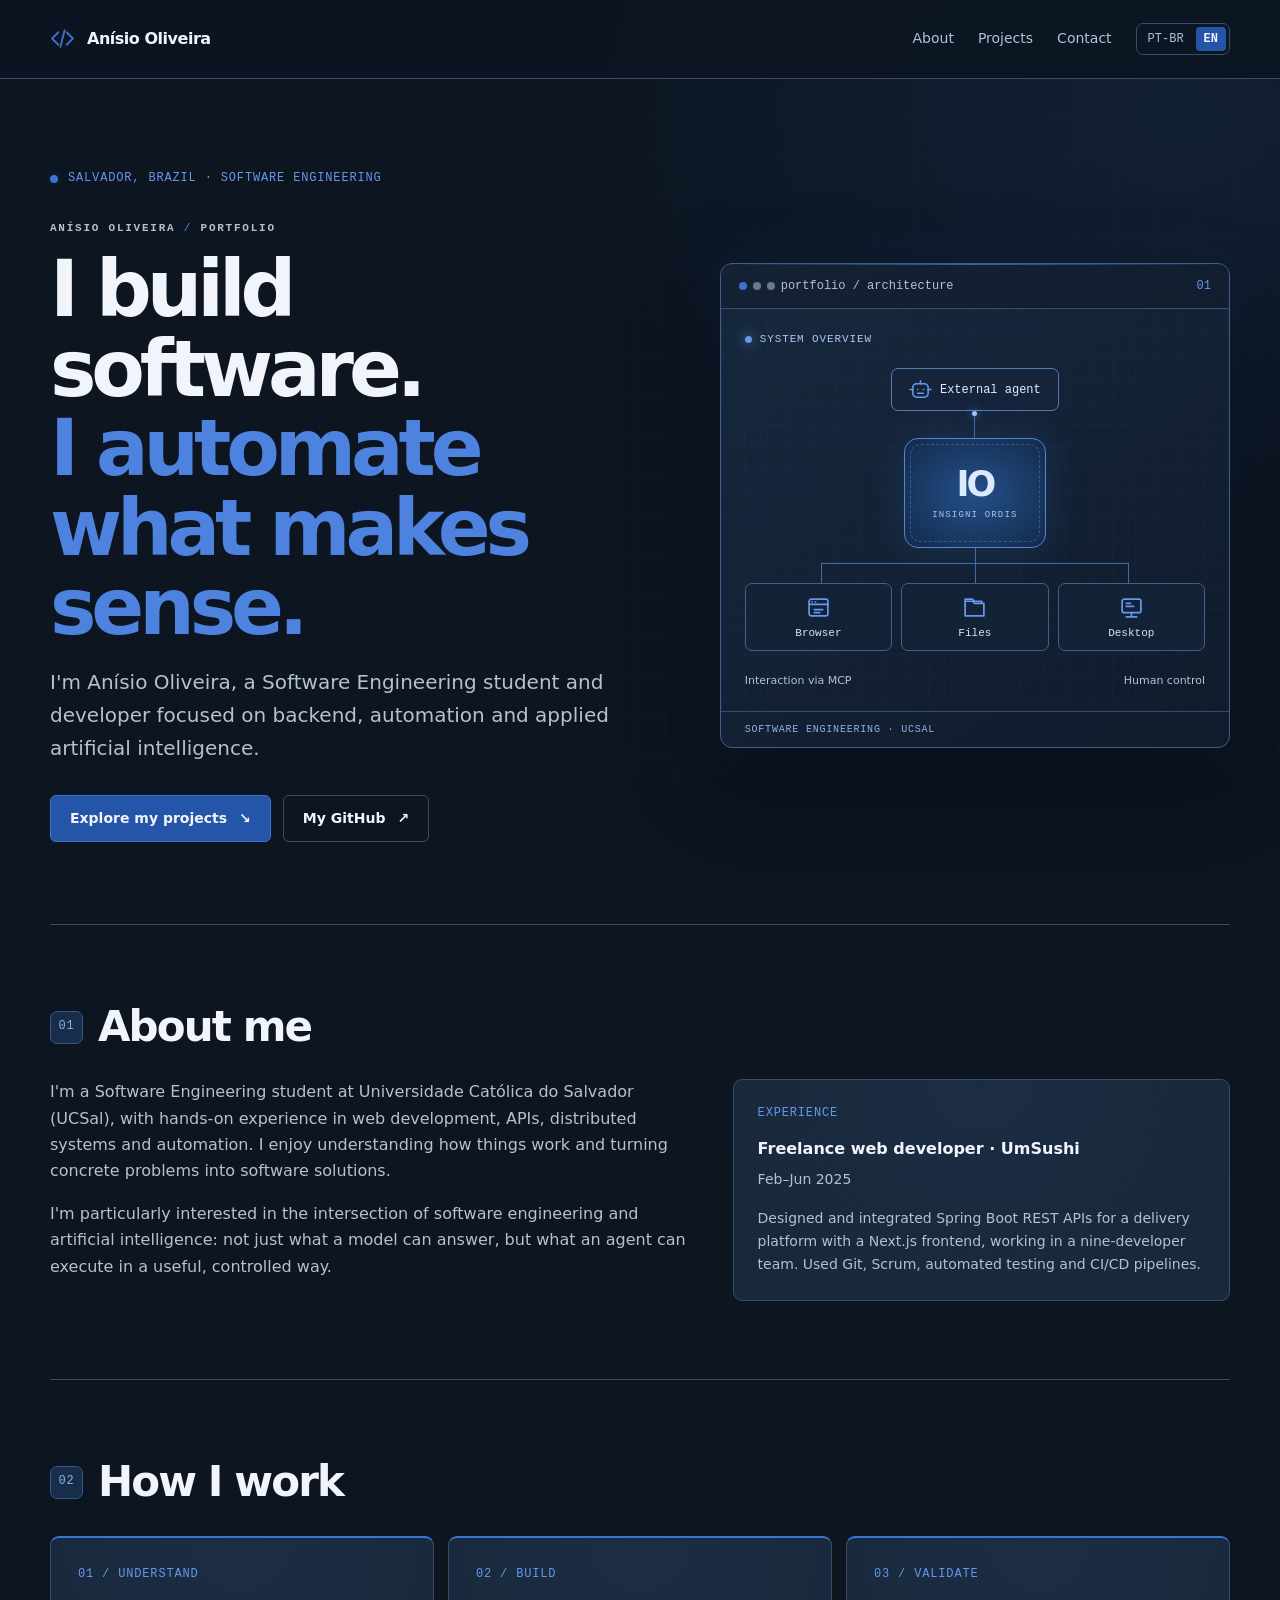
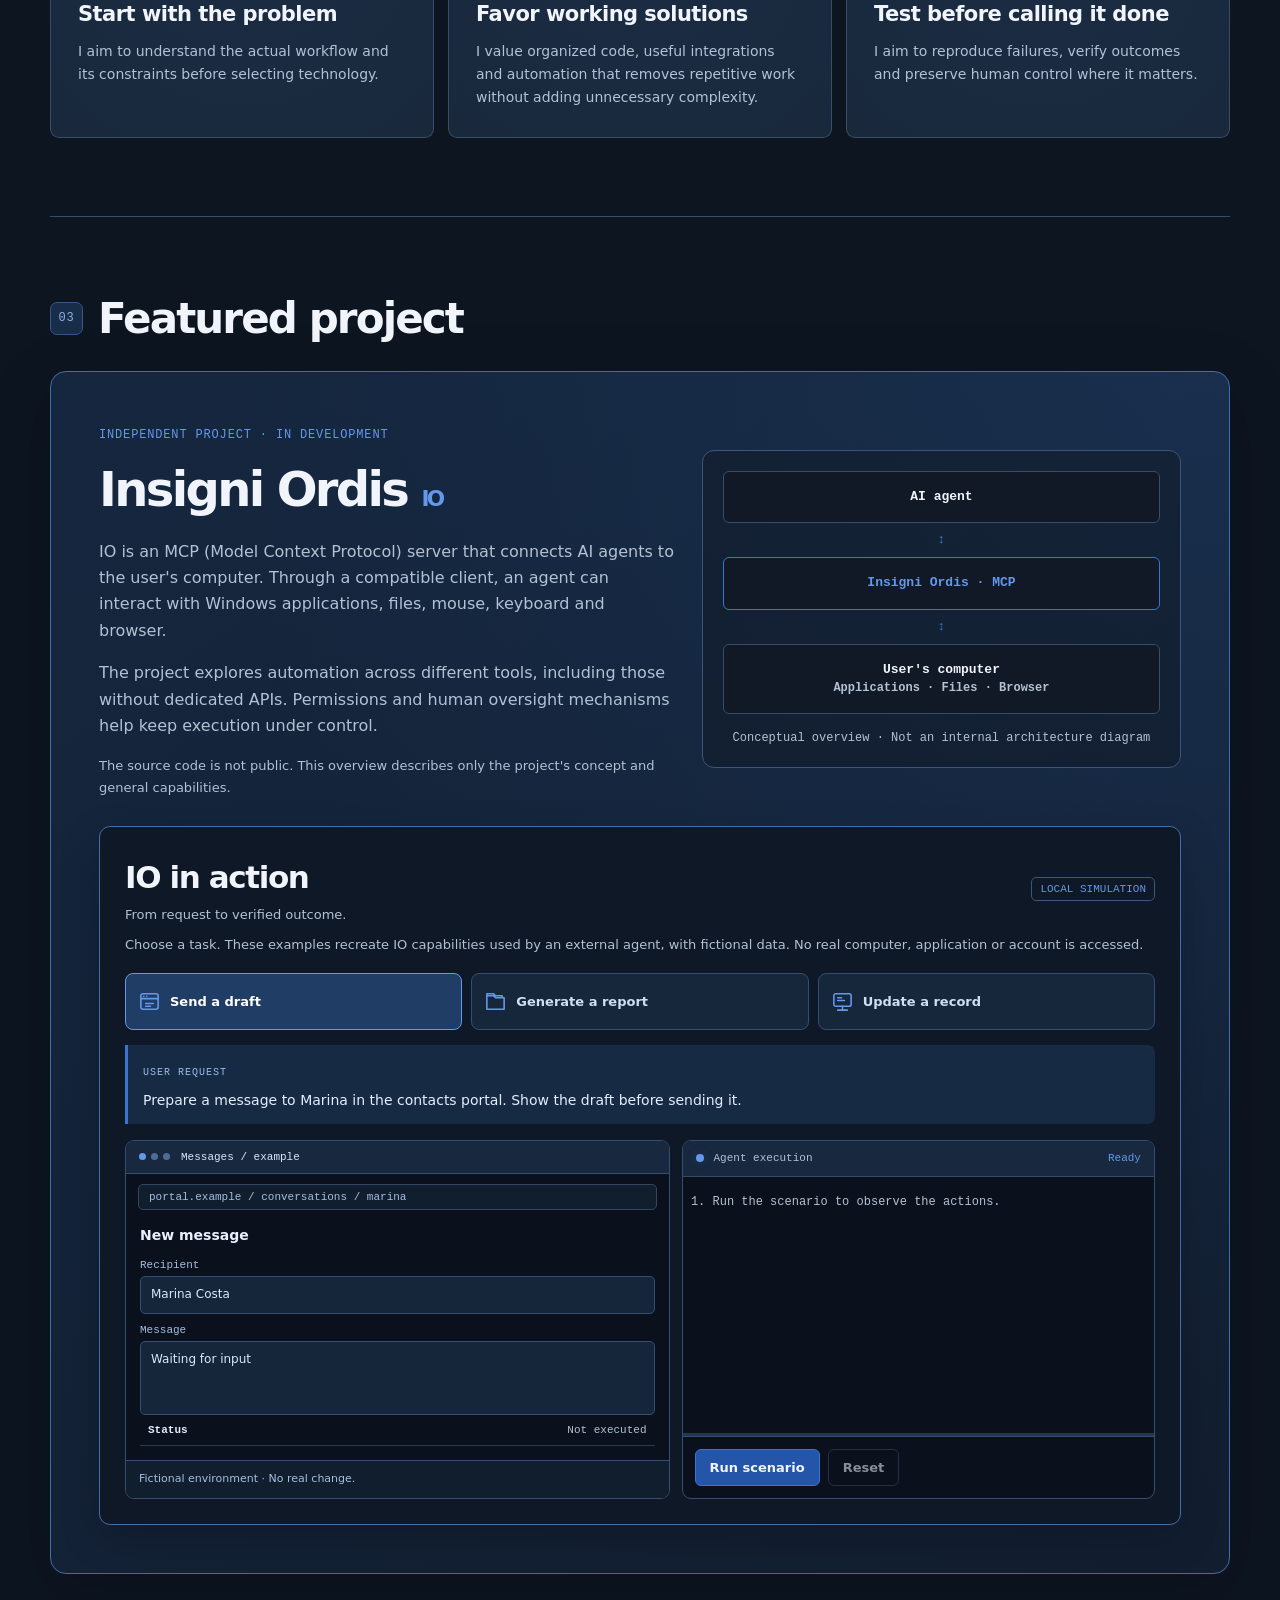
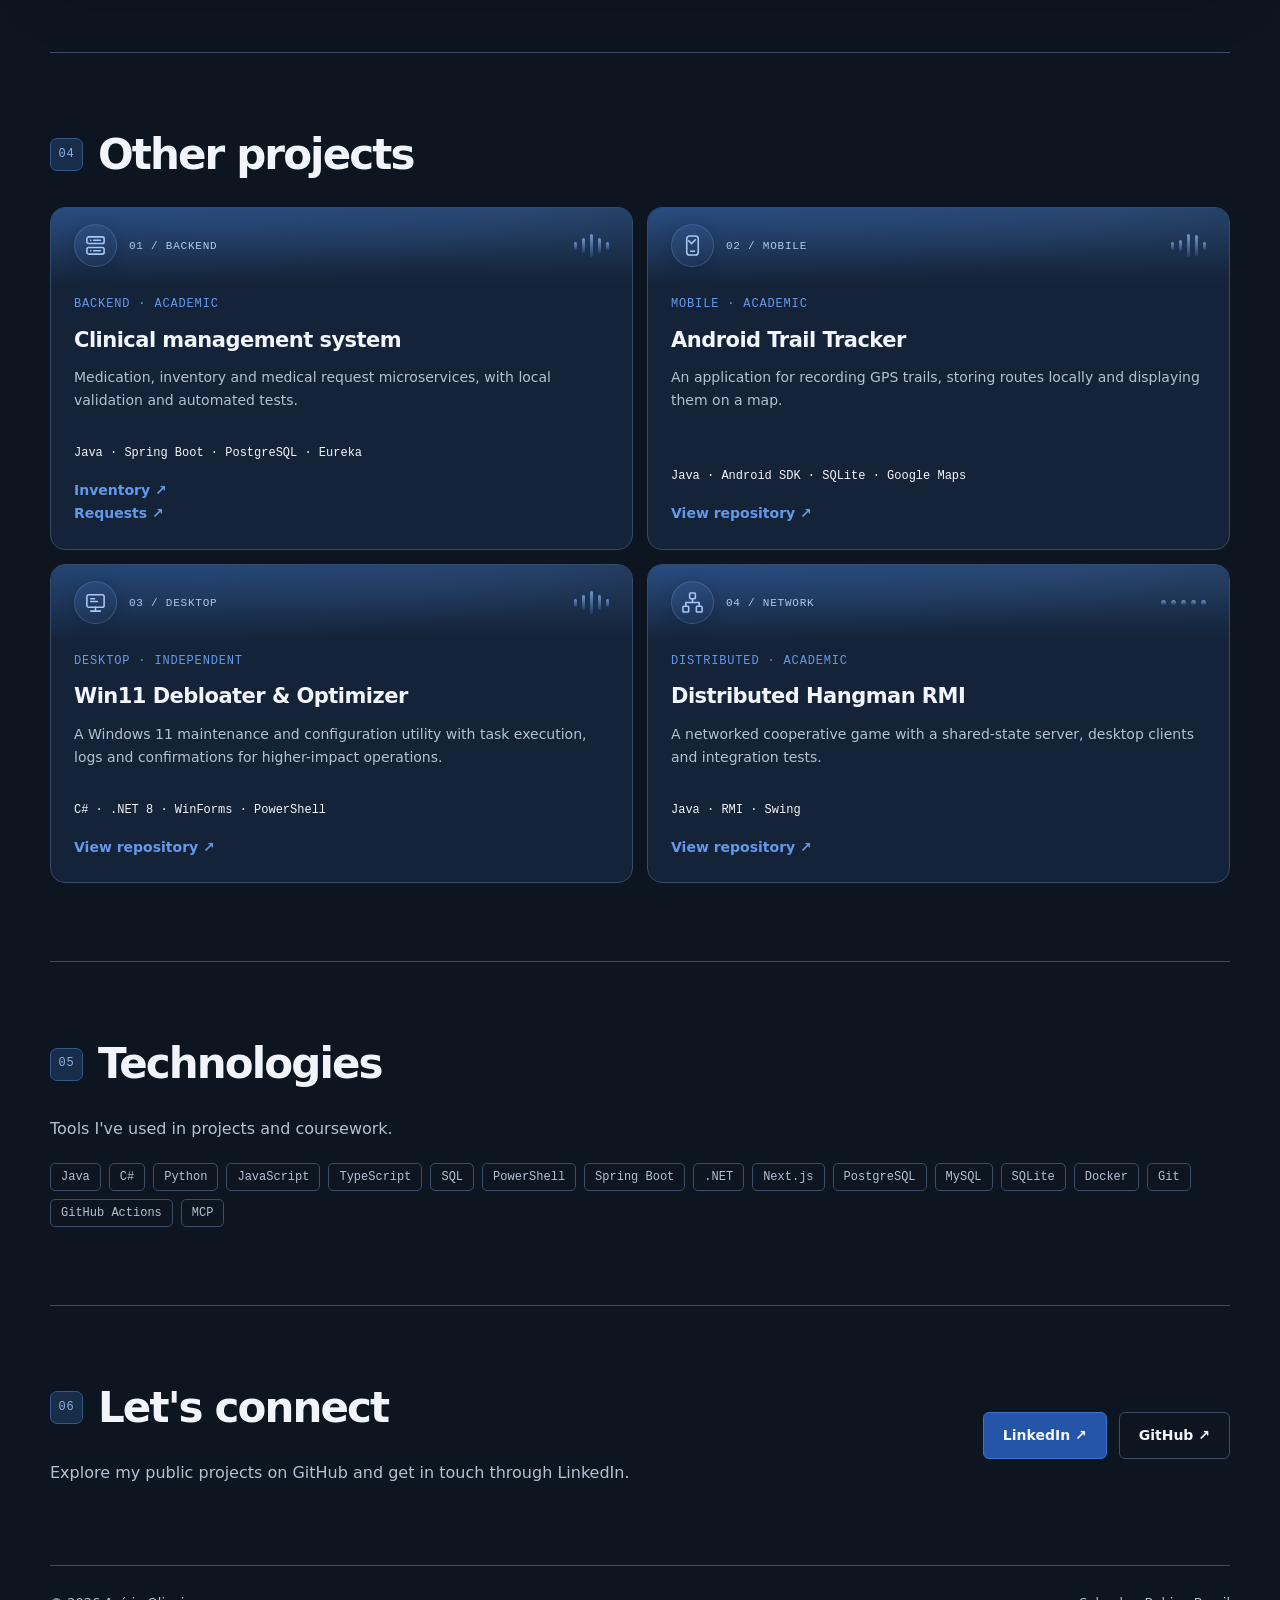
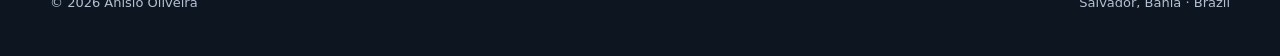
==== en/index.html @ 7263b713 "Refine project headers with softer full-width gradients" ====
<!doctype html>
<html lang="en">
<head>
<meta charset="utf-8">
<meta name="viewport" content="width=device-width, initial-scale=1">
<meta name="description" content="Anísio Oliveira's portfolio. Backend, automation, applied AI and software engineering projects.">
<meta name="theme-color" content="#101925">
<meta property="og:title" content="Anísio Oliveira | Software Engineering">
<meta property="og:description" content="Anísio Oliveira's portfolio. Backend, automation, applied AI and software engineering projects.">
<meta property="og:type" content="website">
<title>Anísio Oliveira | Software Engineering</title>
<link rel="canonical" href="https://lugarty.github.io/en/">
<link rel="alternate" hreflang="pt-BR" href="https://lugarty.github.io/">
<link rel="alternate" hreflang="en" href="https://lugarty.github.io/en/">
<link rel="alternate" hreflang="x-default" href="https://lugarty.github.io/">
<link rel="icon" type="image/svg+xml" href="../assets/icon.svg?v=5">
<link rel="stylesheet" href="../assets/style.css?v=8">
<script defer src="../assets/site.js?v=7"></script>
</head>
<body>
<a class="skip" href="#main">Skip to content</a>
<header class="site-header"><div class="wrap header-row">
<a class="brand" href="../"><svg class="brand-icon" width="25" height="25" viewBox="0 0 24 24" fill="none" stroke="currentColor" stroke-width="1.75" stroke-linecap="round" stroke-linejoin="round" aria-hidden="true" focusable="false"><path d="m8 6-6 6 6 6m8-12 6 6-6 6M14 4l-4 16"/></svg>Anísio Oliveira</a>
<nav class="nav" aria-label="Main navigation">
<a href="#about">About</a><a href="#projects">Projects</a><a href="#contact">Contact</a>
<div class="languages" aria-label="Language"><a href="../" lang="pt-BR" >PT-BR</a><a href="../en/" lang="en" aria-current="page">EN</a></div>
</nav><div class="scroll-progress" aria-hidden="true"></div></div></header>
<main id="main" class="wrap">
<section class="hero" aria-labelledby="hero-title"><div><div class="eyebrow">Salvador, Brazil · Software Engineering</div><div class="hero-name">ANÍSIO OLIVEIRA <span> / </span> PORTFOLIO</div><h1 id="hero-title">I build software.<br><span>I automate what makes sense.</span></h1><p class="lead">I'm Anísio Oliveira, a Software Engineering student and developer focused on backend, automation and applied artificial intelligence.</p><div class="actions"><a class="button primary" href="#projects">Explore my projects <span aria-hidden="true">↘</span></a><a class="button" href="https://github.com/Lugarty">My GitHub <span aria-hidden="true">↗</span></a></div></div>
<aside class="hero-panel hero-system" aria-label="System overview"><div class="panel-top"><span class="dot"></span><span class="dot"></span><span class="dot"></span><span>portfolio / architecture</span><span class="system-id">01</span></div><div class="system-content"><div class="system-kicker"><i></i>System overview</div><div class="system-network"><div class="system-agent"><svg aria-hidden="true" viewBox="0 0 24 24" fill="none" stroke="currentColor" stroke-width="1.65" stroke-linecap="round" stroke-linejoin="round"><rect x="4" y="6" width="16" height="14" rx="4"/><path d="M12 6V3M1 12h3m16 0h3M9 12h.1m5.9 0h.1M9 16h6"/></svg><span>External agent</span></div><div class="system-line"><i></i></div><div class="system-core"><span>IO</span><small>INSIGNI ORDIS</small></div><div class="system-branches"><i></i><i></i><i></i></div><div class="system-endpoints"><div><svg aria-hidden="true" viewBox="0 0 24 24" fill="none" stroke="currentColor" stroke-width="1.65" stroke-linecap="round" stroke-linejoin="round"><rect x="3" y="4" width="18" height="16" rx="2"/><path d="M3 9h18M6 6.5h.1m3 0h.1M8 14h8m-8 3h5"/></svg><span>Browser</span></div><div><svg aria-hidden="true" viewBox="0 0 24 24" fill="none" stroke="currentColor" stroke-width="1.65" stroke-linecap="round" stroke-linejoin="round"><path d="M3 6h7l2 2h9v12H3zM3 6V4h7l2 2h7v2"/></svg><span>Files</span></div><div><svg aria-hidden="true" viewBox="0 0 24 24" fill="none" stroke="currentColor" stroke-width="1.65" stroke-linecap="round" stroke-linejoin="round"><rect x="3" y="4" width="18" height="13" rx="2"/><path d="M12 17v4m-5 0h10M7 8h4m-4 3h7"/></svg><span>Desktop</span></div></div></div><div class="system-bottom"><span>Interaction via MCP</span><span>Human control</span></div></div><div class="system-footer">SOFTWARE ENGINEERING · UCSAL</div></aside></section>
<section class="section" id="about"><div class="section-head"><span class="index">01</span><h2>About me</h2></div><div class="about-grid"><div><p>I'm a Software Engineering student at Universidade Católica do Salvador (UCSal), with hands-on experience in web development, APIs, distributed systems and automation. I enjoy understanding how things work and turning concrete problems into software solutions.</p><p>I'm particularly interested in the intersection of software engineering and artificial intelligence: not just what a model can answer, but what an agent can execute in a useful, controlled way.</p></div><div class="info-card"><span class="tag">Experience</span><strong>Freelance web developer · UmSushi</strong><p>Feb–Jun 2025</p><p>Designed and integrated Spring Boot REST APIs for a delivery platform with a Next.js frontend, working in a nine-developer team. Used Git, Scrum, automated testing and CI/CD pipelines.</p></div></div></section>
<section class="section"><div class="section-head"><span class="index">02</span><h2>How I work</h2></div><div class="principles"><article class="principle"><span class="tag">01 / Understand</span><h3>Start with the problem</h3><p>I aim to understand the actual workflow and its constraints before selecting technology.</p></article><article class="principle"><span class="tag">02 / Build</span><h3>Favor working solutions</h3><p>I value organized code, useful integrations and automation that removes repetitive work without adding unnecessary complexity.</p></article><article class="principle"><span class="tag">03 / Validate</span><h3>Test before calling it done</h3><p>I aim to reproduce failures, verify outcomes and preserve human control where it matters.</p></article></div></section>
<section class="section" id="projects"><div class="section-head"><span class="index">03</span><h2>Featured project</h2></div>
<div class="feature"><div><span class="tag">Independent project · In development</span><h3>Insigni Ordis <small style="font-size:.45em;color:var(--accent)">IO</small></h3><p>IO is an MCP (Model Context Protocol) server that connects AI agents to the user's computer. Through a compatible client, an agent can interact with Windows applications, files, mouse, keyboard and browser.</p><p>The project explores automation across different tools, including those without dedicated APIs. Permissions and human oversight mechanisms help keep execution under control.</p><p style="font-size:13px">The source code is not public. This overview describes only the project's concept and general capabilities.</p></div>
<div class="diagram" aria-label="Conceptual overview · Not an internal architecture diagram"><div class="node">AI agent</div><div class="arrow" aria-hidden="true">↕</div><div class="node active">Insigni Ordis · MCP</div><div class="arrow" aria-hidden="true">↕</div><div class="node">User's computer<br><span style="color:var(--muted);font-size:12px">Applications · Files · Browser</span></div><div class="diagram-caption">Conceptual overview · Not an internal architecture diagram</div></div><div class="demo mission-demo" hidden><div class="demo-heading"><div><h4>IO in action</h4><p>From request to verified outcome.</p></div><span class="demo-label">LOCAL SIMULATION</span></div><p class="demo-intro">Choose a task. These examples recreate IO capabilities used by an external agent, with fictional data. No real computer, application or account is accessed.</p><div class="scenario-tabs" role="group" aria-label="USER REQUEST"><button type="button" class="scenario-tab" data-scenario="browser" aria-pressed="true"><svg aria-hidden="true" viewBox="0 0 24 24" fill="none" stroke="currentColor" stroke-width="1.65" stroke-linecap="round" stroke-linejoin="round"><rect x="3" y="4" width="18" height="16" rx="2"/><path d="M3 9h18M6 6.5h.1m3 0h.1M8 14h8m-8 3h5"/></svg><span>Send a draft</span></button><button type="button" class="scenario-tab" data-scenario="files" aria-pressed="false"><svg aria-hidden="true" viewBox="0 0 24 24" fill="none" stroke="currentColor" stroke-width="1.65" stroke-linecap="round" stroke-linejoin="round"><path d="M3 6h7l2 2h9v12H3zM3 6V4h7l2 2h7v2"/></svg><span>Generate a report</span></button><button type="button" class="scenario-tab" data-scenario="desktop" aria-pressed="false"><svg aria-hidden="true" viewBox="0 0 24 24" fill="none" stroke="currentColor" stroke-width="1.65" stroke-linecap="round" stroke-linejoin="round"><rect x="3" y="4" width="18" height="13" rx="2"/><path d="M12 17v4m-5 0h10M7 8h4m-4 3h7"/></svg><span>Update a record</span></button></div><div class="mission-request"><span>USER REQUEST</span><p class="demo-scenario"></p></div><div class="mission-grid"><div class="mock-workspace"><div class="mock-top"><div class="window-dots" aria-hidden="true"><i></i><i></i><i></i></div><span class="mock-title">Simulated workspace</span></div><div class="mock-address"></div><div class="mock-body"></div><div class="mock-footer" aria-live="polite"></div></div><div class="mission-trace"><div class="demo-screen-top"><span class="demo-lamp" aria-hidden="true"></span><span>Agent execution</span><span class="demo-status" role="status">Ready</span></div><ol class="demo-log" aria-live="polite" aria-relevant="additions text"><li>Run the scenario to follow the actions.</li></ol><div class="demo-meter" role="progressbar" aria-label="Simulation progress" aria-valuemin="0" aria-valuemax="100" aria-valuenow="0"><span></span></div><div class="demo-actions"><button class="demo-button" type="button" data-action="run">Run scenario</button><button class="demo-button approval-button" type="button" data-action="approve" hidden>Approve and continue</button><button class="demo-button secondary" type="button" data-action="reset" disabled>Reset</button></div></div></div></div></div></section>
<section class="section"><div class="section-head"><span class="index">04</span><h2>Other projects</h2></div><div class="projects"><article class="project project-backend"><div class="project-visual" aria-hidden="true"><div class="project-emblem"><svg aria-hidden="true" viewBox="0 0 24 24" fill="none" stroke="currentColor" stroke-width="1.65" stroke-linecap="round" stroke-linejoin="round"><rect x="3" y="3" width="18" height="7" rx="2"/><rect x="3" y="14" width="18" height="7" rx="2"/><path d="M7 6.5h.1m3 0h7M7 17.5h.1m3 0h7"/></svg></div><span class="project-code">01 / BACKEND</span><div class="project-signal"><i></i><i></i><i></i><i></i><i></i></div></div><span class="tag">Backend · Academic</span><h3>Clinical management system</h3><p>Medication, inventory and medical request microservices, with local validation and automated tests.</p><div class="stack">Java · Spring Boot · PostgreSQL · Eureka</div><a href="https://github.com/Lugarty/medicamentos-service">Inventory ↗</a><a href="https://github.com/Lugarty/solicitacoes-service">Requests ↗</a></article><article class="project project-mobile"><div class="project-visual" aria-hidden="true"><div class="project-emblem"><svg aria-hidden="true" viewBox="0 0 24 24" fill="none" stroke="currentColor" stroke-width="1.65" stroke-linecap="round" stroke-linejoin="round"><rect x="6" y="2" width="12" height="20" rx="3"/><path d="M10 18h4M8 7l3 3 4-4"/></svg></div><span class="project-code">02 / MOBILE</span><div class="project-signal"><i></i><i></i><i></i><i></i><i></i></div></div><span class="tag">Mobile · Academic</span><h3>Android Trail Tracker</h3><p>An application for recording GPS trails, storing routes locally and displaying them on a map.</p><div class="stack">Java · Android SDK · SQLite · Google Maps</div><a href="https://github.com/Lugarty/android-trail-tracker">View repository ↗</a></article><article class="project project-desktop"><div class="project-visual" aria-hidden="true"><div class="project-emblem"><svg aria-hidden="true" viewBox="0 0 24 24" fill="none" stroke="currentColor" stroke-width="1.65" stroke-linecap="round" stroke-linejoin="round"><rect x="3" y="4" width="18" height="13" rx="2"/><path d="M12 17v4m-5 0h10M7 8h4m-4 3h7"/></svg></div><span class="project-code">03 / DESKTOP</span><div class="project-signal"><i></i><i></i><i></i><i></i><i></i></div></div><span class="tag">Desktop · Independent</span><h3>Win11 Debloater & Optimizer</h3><p>A Windows 11 maintenance and configuration utility with task execution, logs and confirmations for higher-impact operations.</p><div class="stack">C# · .NET 8 · WinForms · PowerShell</div><a href="https://github.com/Lugarty/Win11-Debloater-Optimizer">View repository ↗</a></article><article class="project project-network"><div class="project-visual" aria-hidden="true"><div class="project-emblem"><svg aria-hidden="true" viewBox="0 0 24 24" fill="none" stroke="currentColor" stroke-width="1.65" stroke-linecap="round" stroke-linejoin="round"><rect x="9" y="2" width="6" height="6" rx="1"/><rect x="2" y="16" width="6" height="6" rx="1"/><rect x="16" y="16" width="6" height="6" rx="1"/><path d="M12 8v4H5v4m7-4h7v4"/></svg></div><span class="project-code">04 / NETWORK</span><div class="project-signal"><i></i><i></i><i></i><i></i><i></i></div></div><span class="tag">Distributed · Academic</span><h3>Distributed Hangman RMI</h3><p>A networked cooperative game with a shared-state server, desktop clients and integration tests.</p><div class="stack">Java · RMI · Swing</div><a href="https://github.com/Lugarty/hangman-rmi-game">View repository ↗</a></article></div></section>
<section class="section"><div class="section-head"><span class="index">05</span><h2>Technologies</h2></div><p>Tools I've used in projects and coursework.</p><div class="skills"><span>Java</span><span>C#</span><span>Python</span><span>JavaScript</span><span>TypeScript</span><span>SQL</span><span>PowerShell</span><span>Spring Boot</span><span>.NET</span><span>Next.js</span><span>PostgreSQL</span><span>MySQL</span><span>SQLite</span><span>Docker</span><span>Git</span><span>GitHub Actions</span><span>MCP</span></div></section>
<section class="section contact" id="contact"><div><div class="section-head"><span class="index">06</span><h2>Let's connect</h2></div><p>Explore my public projects on GitHub and get in touch through LinkedIn.</p></div><div class="actions"><a class="button primary" href="https://www.linkedin.com/in/an%C3%ADsio-oliveira-albuquerque-filho-a01568292/">LinkedIn ↗</a><a class="button" href="https://github.com/Lugarty">GitHub ↗</a></div></section>
</main><footer class="wrap site-footer"><span>© 2026 Anísio Oliveira</span><span>Salvador, Bahia · Brazil</span></footer>
</body>
</html>
---- assets/style.css ----
:root{color-scheme:dark;--bg:#101925;--surface:#19283b;--surface2:#23364e;--text:#f1f5fb;--muted:#b3c1d3;--line:#384d67;--accent:#3975d0;--accent-text:#6498eb;--accent-fill:#2455a8;--accent-hover:#2d61bd;--mono:ui-monospace,SFMono-Regular,Consolas,monospace;--sans:Inter,system-ui,-apple-system,BlinkMacSystemFont,"Segoe UI",sans-serif}
*{box-sizing:border-box}html{scroll-behavior:smooth}body{margin:0;background:radial-gradient(ellipse 70% 42rem at 88% 4rem,#22395575,transparent),var(--bg);color:var(--text);font:16px/1.65 var(--sans)}a{color:inherit;text-decoration:none}a:focus-visible{outline:2px solid var(--accent);outline-offset:5px}a:hover{color:var(--accent-text)}.wrap{width:min(1100px,calc(100% - 48px));margin:auto}.skip{position:absolute;left:1rem;top:-5rem;z-index:10;background:var(--accent-fill);color:var(--text);padding:.5rem 1rem}.skip:focus{top:1rem}.site-header{border-bottom:1px solid var(--line)}.header-row{min-height:78px;display:flex;align-items:center;justify-content:space-between;gap:24px;flex-wrap:wrap}.brand{display:flex;align-items:center;gap:12px;font-weight:700;letter-spacing:-.03em}.brand-icon{display:block;flex:none;width:25px;height:25px;color:var(--accent)}.nav{display:flex;align-items:center;gap:24px;color:var(--muted);font-size:14px;flex-wrap:wrap}.languages{display:flex;gap:4px;border:1px solid var(--line);padding:3px;border-radius:7px;font:12px var(--mono)}.languages a{padding:5px 8px}.languages [aria-current=page]{background:var(--accent-fill);color:var(--text);border-radius:4px;font-weight:700}.hero{padding:100px 0 76px;border-bottom:1px solid var(--line);display:grid;grid-template-columns:1.6fr 1fr;gap:58px;align-items:center}.eyebrow,.index,.tag{font-family:var(--mono);font-size:12px;letter-spacing:.07em;text-transform:uppercase;color:var(--accent-text)}.eyebrow{display:flex;align-items:center;gap:10px}.eyebrow:before{content:"";height:8px;width:8px;border-radius:50%;background:var(--accent);box-shadow:0 0 14px #3975d040}.hero h1{font-size:clamp(45px,7.2vw,83px);line-height:1.02;letter-spacing:-.065em;margin:24px 0 18px}.hero h1 span{color:var(--accent)}.lead{color:var(--muted);max-width:630px;font-size:clamp(17px,2vw,20px);margin:0 0 30px}.actions{display:flex;gap:12px;flex-wrap:wrap}.button{padding:11px 19px;border-radius:6px;border:1px solid var(--line);font-weight:650;font-size:14px;display:inline-flex;align-items:center;gap:12px}.primary{color:var(--text);background:var(--accent-fill);border-color:var(--accent)}.primary:hover{color:var(--text);background:var(--accent-hover)}.button:not(.primary):hover{border-color:var(--accent)}.hero-panel{border:1px solid var(--line);background:linear-gradient(155deg,var(--surface2),var(--surface));border-radius:12px;overflow:hidden;box-shadow:0 18px 55px #0003}.panel-top{display:flex;gap:6px;align-items:center;padding:15px 18px;border-bottom:1px solid var(--line);font:12px var(--mono);color:var(--muted)}.dot{height:8px;width:8px;border-radius:50%;background:#657b97}.dot:first-child{background:var(--accent)}.panel-top span:last-child{margin-left:8px}.panel-body{padding:25px}.panel-body p{margin:0 0 19px}.panel-key{color:var(--muted);font:12px var(--mono);display:block;margin-bottom:5px}.panel-value{font-size:18px;font-weight:650;display:block}.panel-body p:last-child{margin-bottom:0}.section{padding:72px 0;border-bottom:1px solid var(--line);scroll-margin-top:20px}.section-head{display:flex;gap:18px;align-items:baseline;margin-bottom:28px}.section h2{font-size:clamp(28px,4vw,42px);line-height:1.15;letter-spacing:-.045em;margin:0}.section h3{font-size:21px;line-height:1.3;letter-spacing:-.025em;margin:0 0 12px}.section p{color:var(--muted);margin:0 0 16px}.section p:last-child{margin-bottom:0}.about-grid{display:grid;grid-template-columns:1.3fr 1fr;gap:36px}.info-card,.principle,.project{background:var(--surface);border:1px solid var(--line);border-radius:9px;padding:24px}.info-card p{font-size:14px}.info-card strong{display:block;margin-bottom:5px}.info-card .tag{display:block;margin-bottom:12px}.principles{display:grid;grid-template-columns:repeat(3,1fr);gap:14px;margin-top:30px}.principle .tag{display:block;margin-bottom:16px}.principle p{font-size:14px}.feature{position:relative;background:linear-gradient(145deg,#1c3048,var(--surface));border:1px solid #4e7097;border-radius:12px;padding:clamp(25px,5vw,45px);display:grid;grid-template-columns:1.2fr 1fr;gap:36px;align-items:center}.feature h3 small{color:var(--accent-text)!important}.feature h3{font-size:clamp(30px,5vw,48px);margin:12px 0 18px}.feature p{max-width:620px}.diagram{display:flex;flex-direction:column;align-items:stretch;gap:8px;text-align:center;font:13px/1.4 var(--mono)}.node{border:1px solid var(--line);background:var(--bg);padding:16px;border-radius:6px}.node.active{border-color:var(--accent);color:var(--accent-text)}.arrow{color:var(--accent)}.diagram-caption{font-size:12px;color:var(--muted);margin-top:8px}.projects{display:grid;grid-template-columns:repeat(2,1fr);gap:14px}.project{display:flex;flex-direction:column;align-items:flex-start}.project .tag{margin-bottom:12px}.project p{font-size:14px;flex:1}.project .stack{color:var(--text);font:12px/1.6 var(--mono);margin:16px 0}.project a{color:var(--accent-text);font-size:14px;font-weight:600}.skills{display:flex;flex-wrap:wrap;gap:8px;margin-top:20px}.skills span{border:1px solid var(--line);padding:6px 10px;border-radius:5px;color:var(--muted);font:12px var(--mono)}.contact{display:flex;justify-content:space-between;align-items:center;gap:25px}.contact p{max-width:600px}.site-footer{padding:26px 0 38px;font-size:13px;color:var(--muted);display:flex;justify-content:space-between;gap:12px;flex-wrap:wrap}
@media(max-width:800px){.wrap{width:min(100% - 36px,1100px)}.header-row{padding:16px 0}.nav{gap:15px}.hero{padding:64px 0 52px;grid-template-columns:1fr;gap:32px}.about-grid,.feature{grid-template-columns:1fr;gap:24px}.principles{grid-template-columns:1fr}.section{padding:52px 0}.contact{align-items:flex-start;flex-direction:column}}
@media(max-width:520px){.wrap{width:calc(100% - 32px)}.header-row{gap:14px}.nav{width:100%;justify-content:space-between;gap:10px;font-size:12px}.languages{margin-left:0}.hero h1{font-size:46px}.projects{grid-template-columns:1fr}.section-head{gap:12px}.info-card,.principle,.project{padding:20px}.site-footer{flex-direction:column}.actions .button{padding:10px 13px}}
@media(prefers-reduced-motion:reduce){html{scroll-behavior:auto}}


/* Interactive portfolio enhancements */
html{scroll-padding-top:110px}
.site-header{position:sticky;top:0;z-index:5;background:#101925e8;backdrop-filter:blur(16px);-webkit-backdrop-filter:blur(16px)}
.skip{z-index:20}
.header-row{position:relative}
.scroll-progress{position:absolute;inset:auto 0 -1px;height:2px;pointer-events:none;background:linear-gradient(90deg,#2455a8,#3975d0,#6498eb);transform:scaleX(0);transform-origin:left}
.nav>a{position:relative;transition:color .2s ease}
.nav>a[aria-current="location"]{color:var(--text)}
.nav>a[aria-current="location"]::after{content:"";height:2px;position:absolute;inset:auto 0 -7px;background:var(--accent)}
.hero{position:relative;isolation:isolate}
.hero::before{content:"";position:absolute;z-index:-1;inset:0 -12px;pointer-events:none;background:linear-gradient(90deg,#3975d00d 1px,transparent 1px),linear-gradient(#3975d00d 1px,transparent 1px);background-size:40px 40px;mask-image:radial-gradient(ellipse at 78% 40%,black,transparent 75%)}
.hero h1 span{color:#4d83de}
.hero-panel{position:relative;border-color:#41618c;box-shadow:0 22px 65px #0005,0 0 45px #2455a812}
.panel-top{background:#10192562}
.hero-panel::after{content:"";position:absolute;inset:0 0 auto;height:1px;background:linear-gradient(90deg,transparent,#6498eb88,transparent)}
.button,.project,.principle,.info-card,.skills span{transition:transform .22s ease,border-color .22s ease,box-shadow .22s ease,background .22s ease}
.button:focus-visible,.demo-button:focus-visible,.demo-select:focus-visible{outline:2px solid var(--accent-text);outline-offset:4px}
.project,.principle,.info-card{position:relative;background:radial-gradient(400px circle at var(--spot-x,50%) var(--spot-y,0%),#3975d010,transparent 68%),var(--surface)}
.feature{box-shadow:0 18px 65px #0003;border-radius:16px}
.feature h3{letter-spacing:-.055em}
.feature .diagram .node{transition:border-color .25s,box-shadow .25s,background .25s}
.feature[data-phase="working"] .diagram .node.active,.feature[data-phase="approval"] .diagram .node.active{box-shadow:0 0 22px #3975d044;background:#142c4a}
.feature[data-phase="working"] .diagram .arrow{animation:signal 1.15s ease-in-out infinite}
@keyframes signal{50%{opacity:.3;transform:translateY(2px)}}
.demo[hidden],.demo-button[hidden]{display:none}
.demo{grid-column:1/-1;padding:23px;border:1px solid #3b567a;background:#101925;border-radius:11px;min-width:0}
.demo-heading{display:flex;align-items:center;justify-content:space-between;gap:12px;margin-bottom:10px;flex-wrap:wrap}
.demo-heading h4{font-size:18px;letter-spacing:-.02em;margin:0}
.demo-label{color:var(--accent-text);font:11px var(--mono);border:1px solid #3b567a;padding:5px 8px;border-radius:5px}
.demo p.demo-intro{font-size:13px;max-width:none;margin:0 0 18px}
.demo-grid{display:grid;grid-template-columns:minmax(0,1fr) minmax(0,1.15fr);gap:18px}
.demo-controls{min-width:0}
.demo-controls label{font:12px var(--mono);color:var(--muted);display:block;margin-bottom:7px}
.demo-select{width:100%;min-height:44px;border:1px solid #48678e;background:#19283b;color:var(--text);border-radius:6px;padding:9px 12px;font:inherit;font-size:14px}
.demo-controls .demo-scenario{font-size:13px;min-height:42px;margin:12px 0}
.demo-actions{display:flex;gap:8px;flex-wrap:wrap}
.demo-button{font:600 13px var(--sans);background:var(--accent-fill);color:var(--text);border:1px solid var(--accent);padding:10px 14px;border-radius:6px;cursor:pointer;transition:background .2s}
.demo-button:hover:not(:disabled){background:var(--accent-hover)}
.demo-button.secondary{background:transparent;border-color:var(--line)}
.demo-button:disabled,.demo-select:disabled{opacity:.55;cursor:not-allowed}
.demo-screen{min-width:0;border:1px solid #344a67;border-radius:8px;background:#0c1420;overflow:hidden}
.demo-screen-top{padding:9px 13px;display:flex;align-items:center;gap:10px;border-bottom:1px solid #344a67;font:11px var(--mono);color:var(--muted)}
.demo-screen-top .demo-lamp{width:8px;height:8px;border-radius:50%;background:#6498eb;box-shadow:0 0 10px #3975d044}
.demo-screen-top .demo-status{margin-left:auto;color:var(--accent-text);text-align:right}
.demo-log{margin:0;padding:12px 14px 12px 32px;min-height:148px;max-height:270px;overflow:auto;font:12px/1.6 var(--mono);color:var(--muted)}
.demo-log li{padding:4px 0;overflow-wrap:anywhere}
.demo-log li.done{color:#c7d9f5}
.demo-log li.waiting{color:#f2d29a}
.demo-log li.current{color:#81a9f0}
.demo-meter{height:3px;background:#23364e}
.demo-meter span{display:block;height:100%;width:0;background:linear-gradient(90deg,#3975d0,#6498eb);transition:width .35s ease}
.section{scroll-margin-top:0}
.reveal-in{animation:reveal-in .64s cubic-bezier(.2,.7,.2,1) both}
@keyframes reveal-in{from{opacity:.15;transform:translateY(17px)}to{opacity:1;transform:translateY(0)}}
@media(hover:hover) and (pointer:fine){.project:hover,.principle:hover,.info-card:hover{transform:translateY(-4px);border-color:#507db8;box-shadow:0 14px 30px #0004}.button:hover{transform:translateY(-2px)}.skills span:hover{border-color:var(--accent);color:var(--text);background:#1e3450}}
@media(max-width:800px){html{scroll-padding-top:150px}.demo-grid{grid-template-columns:1fr}.demo{padding:18px}.demo-controls .demo-scenario{min-height:0}}
@media(max-width:520px){.hero::before{inset:0}.demo{padding:13px}.demo-heading h4{font-size:16px}.demo-grid{gap:12px}.demo-screen-top{font-size:10px}.demo-log{min-height:135px}.site-header{backdrop-filter:blur(10px)}}
@media(prefers-reduced-motion:reduce){*,*::before,*::after{animation-duration:.01ms!important;transition-duration:.01ms!important;scroll-behavior:auto!important}.reveal-in{animation:none}.feature[data-phase="working"] .diagram .arrow{animation:none}}


/* System-inspired portfolio refresh. */
body{background:radial-gradient(ellipse 55rem 40rem at 92% 7rem,#1e3a654a,transparent 68%),#0d1521}
.wrap{width:min(1180px,calc(100% - 64px))}
.site-header{background:#0d1521e8}
.hero{min-height:590px;padding:90px 0 82px;grid-template-columns:minmax(0,1.15fr) minmax(0,.95fr);gap:52px}
.hero-name{font:600 11px/1.4 var(--mono);letter-spacing:.16em;color:var(--muted);margin-top:32px}
.hero-name span{color:var(--accent)}
.hero h1{font-size:clamp(46px,6.6vw,78px);margin-top:14px}
.hero h1 span{color:#4d83de}
.hero-system{border:1px solid #3d5f8c;background:linear-gradient(145deg,#17283e,#101b2b);box-shadow:0 28px 90px #0007,0 0 60px #2455a826}
.hero-system .panel-top{min-height:42px}
.system-id{margin-left:auto!important;color:#6498eb}
.system-content{position:relative;padding:24px 24px 20px;background:linear-gradient(#6498eb09 1px,transparent 1px),linear-gradient(90deg,#6498eb09 1px,transparent 1px);background-size:23px 23px}
.system-kicker{display:flex;align-items:center;gap:8px;font:11px var(--mono);letter-spacing:.08em;text-transform:uppercase;color:#aec8f2}
.system-kicker i{width:7px;height:7px;background:#6498eb;border-radius:50%;box-shadow:0 0 14px #6498eb}
.system-network{display:flex;flex-direction:column;align-items:center;padding:23px 0 12px}
.system-agent{display:flex;align-items:center;gap:8px;background:#15243b;border:1px solid #527bb0;padding:9px 17px;border-radius:7px;color:#e3edfd;font:12px var(--mono)}
.system-agent svg{width:23px;height:23px;color:#6498eb}
.system-line{width:1px;height:27px;background:#426ba6;position:relative}
.system-line i{position:absolute;top:0;left:-2px;width:5px;height:5px;border-radius:50%;background:#a2c5ff;box-shadow:0 0 9px #6aa4ff;animation:signal-travel 2.4s linear infinite}
@keyframes signal-travel{0%{top:0;opacity:0}15%{opacity:1}85%{opacity:1}100%{top:24px;opacity:0}}
.system-core{width:142px;height:110px;position:relative;display:flex;flex-direction:column;align-items:center;justify-content:center;isolation:isolate;border:1px solid #5286d5;border-radius:14px;background:radial-gradient(ellipse,#244f8b,#132a48);box-shadow:0 0 38px #3975d035}
.system-core:after{content:"";position:absolute;inset:5px;border:1px dashed #6498eb60;border-radius:11px;z-index:-1}
.system-core>span{font:800 35px/1 var(--sans);letter-spacing:-.09em;color:#dceaff}
.system-core small{font:9px var(--mono);letter-spacing:.13em;color:#a8c5ef;margin-top:8px}
.system-branches{position:relative;width:67%;height:35px}
.system-branches:before{content:"";position:absolute;top:15px;left:0;right:0;border-top:1px solid #426ba6}
.system-branches i{position:absolute;top:15px;height:20px;border-left:1px solid #426ba6}
.system-branches i:nth-child(1){left:0}.system-branches i:nth-child(2){left:50%;top:0;height:35px}.system-branches i:nth-child(3){right:0}
.system-endpoints{display:grid;grid-template-columns:repeat(3,minmax(0,1fr));gap:9px;width:100%}
.system-endpoints>div{display:grid;justify-items:center;gap:7px;border:1px solid #41618c;border-radius:7px;background:#142238;padding:11px 4px;color:#d5e2f8;font:11px var(--mono)}
.system-endpoints svg{width:25px;height:25px;color:#6498eb}
.system-bottom{margin-top:9px;display:flex;justify-content:space-between;gap:8px;font-size:11px;color:#b3c1d3}
.system-footer{padding:12px 24px;border-top:1px solid #344d70;color:#8eb1e5;font:10px var(--mono);letter-spacing:.08em}
.section{padding:78px 0}.section-head{align-items:center;gap:15px}
.section-head .index{display:grid;place-items:center;width:33px;height:33px;border:1px solid #36578a;border-radius:7px;background:#182d49;color:#8eb1e5;flex:none}
.about-grid{align-items:start}
.principle{border-top:2px solid #3975d0;padding:27px}
.feature{background:radial-gradient(ellipse at 100% 0,#264e8445,transparent 60%),linear-gradient(145deg,#15273f,#121e30);border-color:#416da9;padding:clamp(24px,4.7vw,48px);gap:28px}
.feature .diagram{padding:20px;border:1px solid #3b567a;border-radius:12px;background:#10192580}
.feature .diagram .node{font-weight:600}
.mission-demo{padding:25px;border-color:#416da9;background:#0e1826;box-shadow:0 14px 40px #0003}
.mission-demo .demo-heading{margin-bottom:8px}.mission-demo .demo-heading h4{font-size:clamp(24px,3vw,31px);letter-spacing:-.045em}
.mission-demo .demo-heading p{font-size:13px;margin:1px 0 0}
.scenario-tabs{display:grid;grid-template-columns:repeat(3,minmax(0,1fr));gap:9px;margin-bottom:15px}
.scenario-tab{min-height:57px;display:flex;align-items:center;gap:9px;text-align:left;padding:10px 12px;border:1px solid #344e71;border-radius:8px;background:#16263b;color:#d0def2;font:600 13px var(--sans);cursor:pointer;transition:border-color .2s,background .2s}
.scenario-tab svg{width:23px;height:23px;flex:none;color:#6498eb}
.scenario-tab[aria-pressed="true"]{background:#203d65;border-color:#6498eb;color:#fff}
.scenario-tab:focus-visible{outline:2px solid #6498eb;outline-offset:3px}.scenario-tab:disabled{opacity:.7;cursor:not-allowed}
.mission-request{border-left:3px solid #3975d0;padding:12px 15px;margin-bottom:16px;background:#172a43;border-radius:0 7px 7px 0}
.mission-request>span{color:#9bbbec;font:10px var(--mono);letter-spacing:.1em}.mission-request p{margin:5px 0 0;color:#e5edfb;font-size:14px}
.mission-grid{display:grid;grid-template-columns:minmax(0,1.15fr) minmax(0,1fr);gap:12px;align-items:stretch}
.mock-workspace,.mission-trace{min-width:0;background:#0a111d;border:1px solid #344e71;border-radius:9px;overflow:hidden;display:flex;flex-direction:column}
.mock-top{display:flex;align-items:center;gap:11px;padding:10px 13px;border-bottom:1px solid #344e71;background:#18283f;color:#dce8fa;font:11px var(--mono)}
.window-dots{display:flex;gap:5px;flex:none}.window-dots i{width:7px;height:7px;background:#4e6d96;border-radius:50%}.window-dots i:first-child{background:#6498eb}
.mock-address{font:11px var(--mono);margin:10px 12px 0;border:1px solid #324661;background:#111e2e;padding:6px 10px;border-radius:5px;color:#a6bde0;overflow-wrap:anywhere}
.mock-body{padding:14px;min-height:235px;flex:1}
.mock-app-title{font-size:14px;font-weight:700;margin:0 0 12px;color:#e9f1ff}
.mock-label{display:block;color:#a6bde0;font:11px var(--mono);margin:10px 0 5px}
.mock-field{padding:8px 10px;background:#15253a;border:1px solid #344e71;border-radius:5px;color:#dce8fa;font-size:12px;min-height:34px;overflow-wrap:anywhere}
.mock-field.message{min-height:74px;white-space:pre-line}.mock-field.changed{border-color:#6498eb;background:#1c3556;animation:field-in .45s ease-out}
@keyframes field-in{from{box-shadow:0 0 0 3px #6498eb55}to{box-shadow:none}}
.mock-row{display:flex;justify-content:space-between;gap:10px;align-items:center;padding:9px 8px;border-bottom:1px solid #263c58;font:11px var(--mono);color:#b3c1d3}
.mock-row strong{color:#e2edfc;overflow-wrap:anywhere}.mock-row.highlight{background:#1c3556;border-radius:5px;border-bottom-color:transparent}
.mock-footer{min-height:38px;padding:9px 13px;border-top:1px solid #344e71;background:#111e2e;color:#a6bde0;font-size:11px}
.mock-footer[data-state="approval"]{color:#f5d4a1}.mock-footer[data-state="complete"]{color:#b4dbff}
.mission-trace .demo-screen-top{background:#18283f;min-height:36px}
.mission-trace .demo-log{flex:1;min-height:200px;max-height:290px;padding-left:30px}
.mission-trace .demo-actions{padding:12px;border-top:1px solid #344e71}.mission-trace .demo-meter{height:3px}
.approval-button{background:#72511f;border-color:#bd924c;color:#fff}.approval-button:hover:not(:disabled){background:#8a632b}
.feature[data-phase="approval"] .mock-workspace{border-color:#bd924c}.feature[data-phase="complete"] .mock-workspace{border-color:#6498eb}
.project{padding:0 23px 23px;overflow:hidden;border-color:#354b69;border-radius:15px;background:#152338}
.project .project-visual{height:76px;position:relative;display:flex;align-items:center;justify-content:flex-start;gap:12px;align-self:stretch;width:auto;margin:0 -23px 11px;padding:14px 23px;overflow:hidden;isolation:isolate;background:radial-gradient(ellipse at 6% 0%,#3975d050,transparent 70%),linear-gradient(180deg,#203a5d 0%,#152338 100%)}
.project .project-visual:after{content:"";position:absolute;z-index:-1;inset:0;pointer-events:none;background:radial-gradient(ellipse at 80% 0%,#6498eb20,transparent 60%);opacity:.9}
.project-emblem{display:grid;place-items:center;width:43px;height:43px;flex:none;border-radius:50%;border:1px solid #7ca1d449;background:linear-gradient(145deg,#416aa84d,#243e6330);color:#a8c7f7;box-shadow:0 3px 15px #0b142a40;transition:transform .24s ease,background .24s ease}
.project-emblem svg{width:23px;height:23px}
.project-code{color:#aec6ec;font:11px var(--mono);letter-spacing:.07em;position:static;white-space:nowrap}
.project-signal{display:flex;align-items:center;justify-content:flex-end;gap:5px;height:26px;margin:0 0 0 auto;opacity:.72;flex:none}
.project-signal i{display:block;width:3px;height:8px;border:0;border-radius:8px;background:linear-gradient(180deg,#91b9f4,#3975d050)}
.project-signal i:nth-child(2){height:15px}.project-signal i:nth-child(3){height:23px}.project-signal i:nth-child(4){height:15px}.project-signal i:nth-child(5){height:8px}
.project-mobile .project-signal{transform:none}.project-mobile .project-signal i:nth-child(2){height:11px}.project-mobile .project-signal i:nth-child(4){height:21px}
.project-desktop .project-visual{background:radial-gradient(ellipse at 16% 0%,#3975d049,transparent 72%),linear-gradient(180deg,#1d3454,#152338)}
.project-network .project-signal i{width:5px;height:5px;border-radius:50%;transform:none}
.project:hover .project-emblem{border-color:#8eb1e5;transform:translateY(-2px);background:#34588b}
@media(max-width:900px){.wrap{width:min(100% - 42px,1180px)}.hero{grid-template-columns:1fr;min-height:0;gap:35px;padding:63px 0}.hero-system{max-width:550px;width:100%;justify-self:start}.feature{grid-template-columns:1fr}.mission-grid{grid-template-columns:1fr}.section{padding:59px 0}}
@media(max-width:520px){.wrap{width:calc(100% - 32px)}.hero{padding:48px 0 55px}.hero h1{font-size:43px}.hero-name{margin-top:22px}.hero-system .system-content{padding:18px 12px}.system-bottom{font-size:10px}.system-footer{padding:11px 13px}.scenario-tabs{grid-template-columns:1fr}.scenario-tab{min-height:42px}.mission-demo{padding:13px}.mock-body{min-height:205px}.mission-trace .demo-log{min-height:140px}.project{padding:0 20px 20px}.project .project-visual{height:68px;margin:0 -20px 10px;padding:12px 20px;gap:10px}.project-emblem{width:38px;height:38px}.project-emblem svg{width:21px;height:21px}.project-code{font-size:10px}.feature{padding:17px}.section{padding:48px 0}.system-endpoints{gap:6px}}
@media(prefers-reduced-motion:reduce){.system-line i{animation:none}.mock-field.changed{animation:none}}
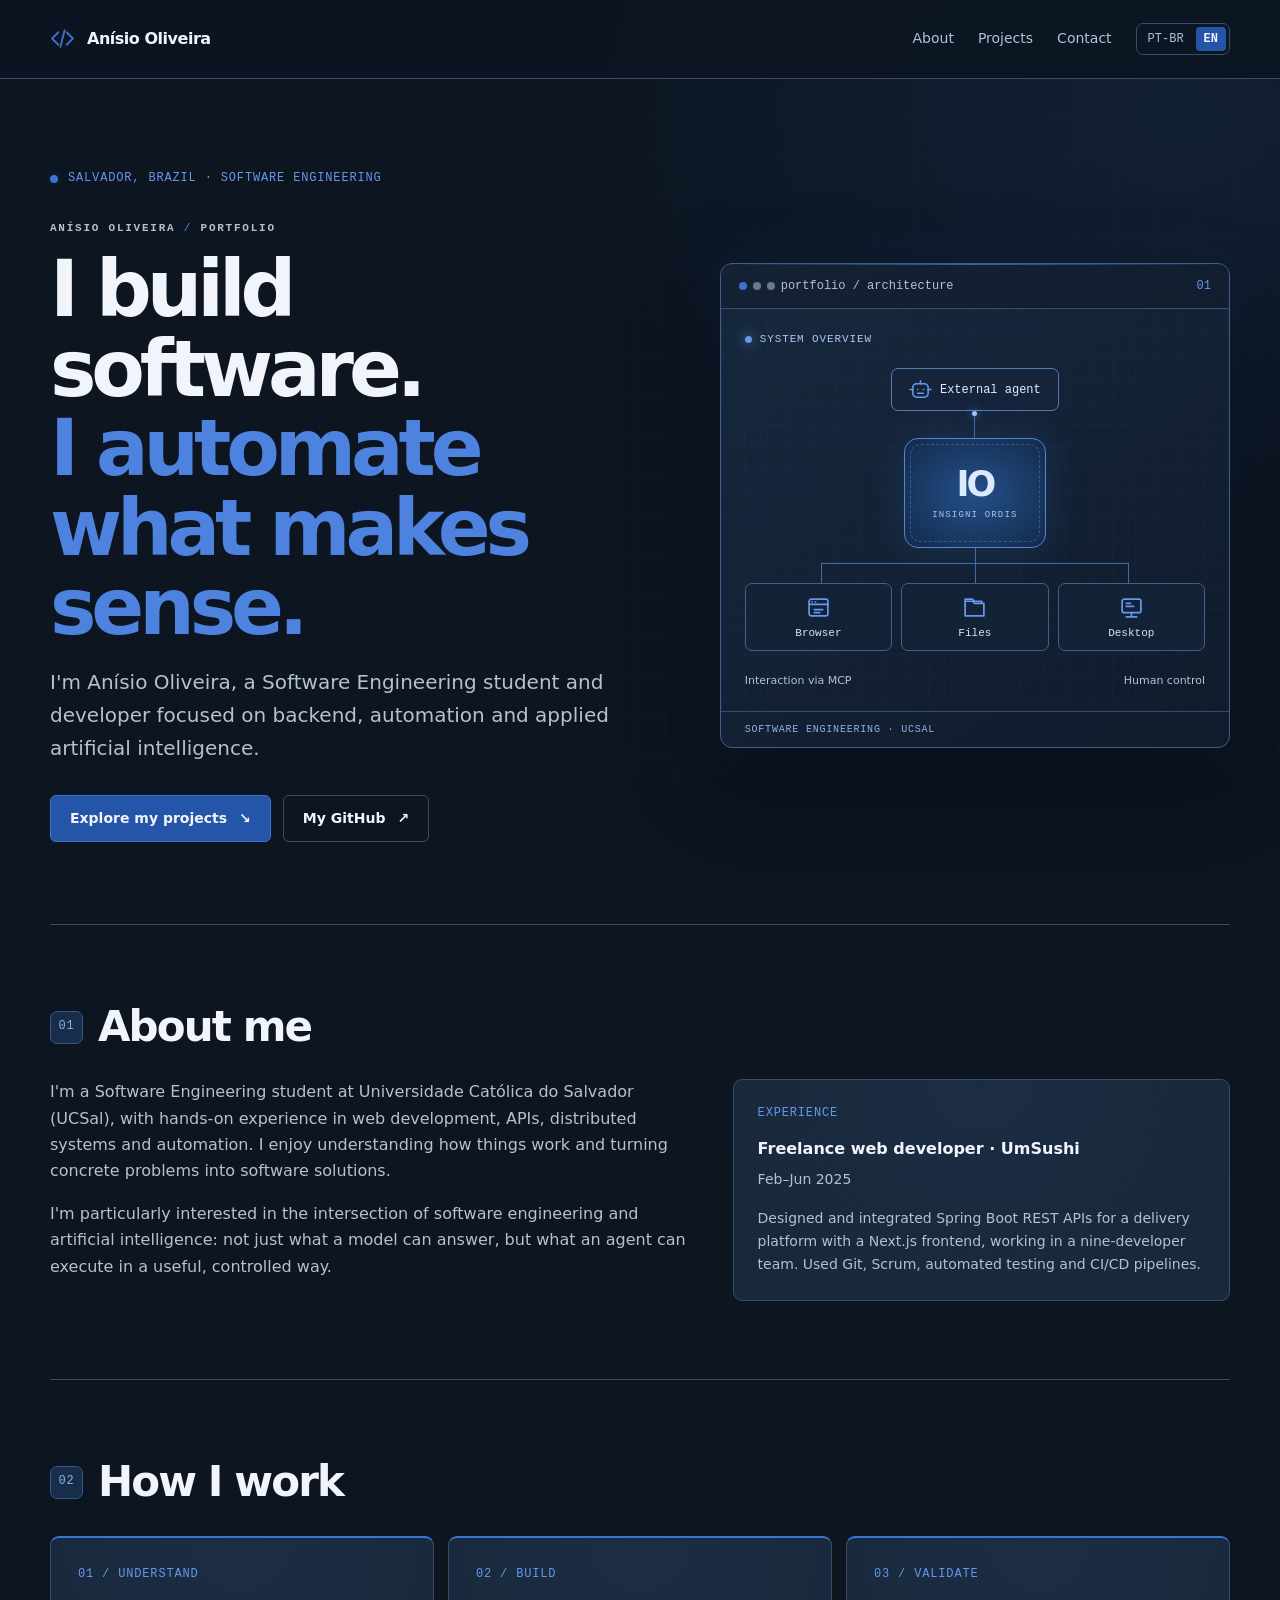
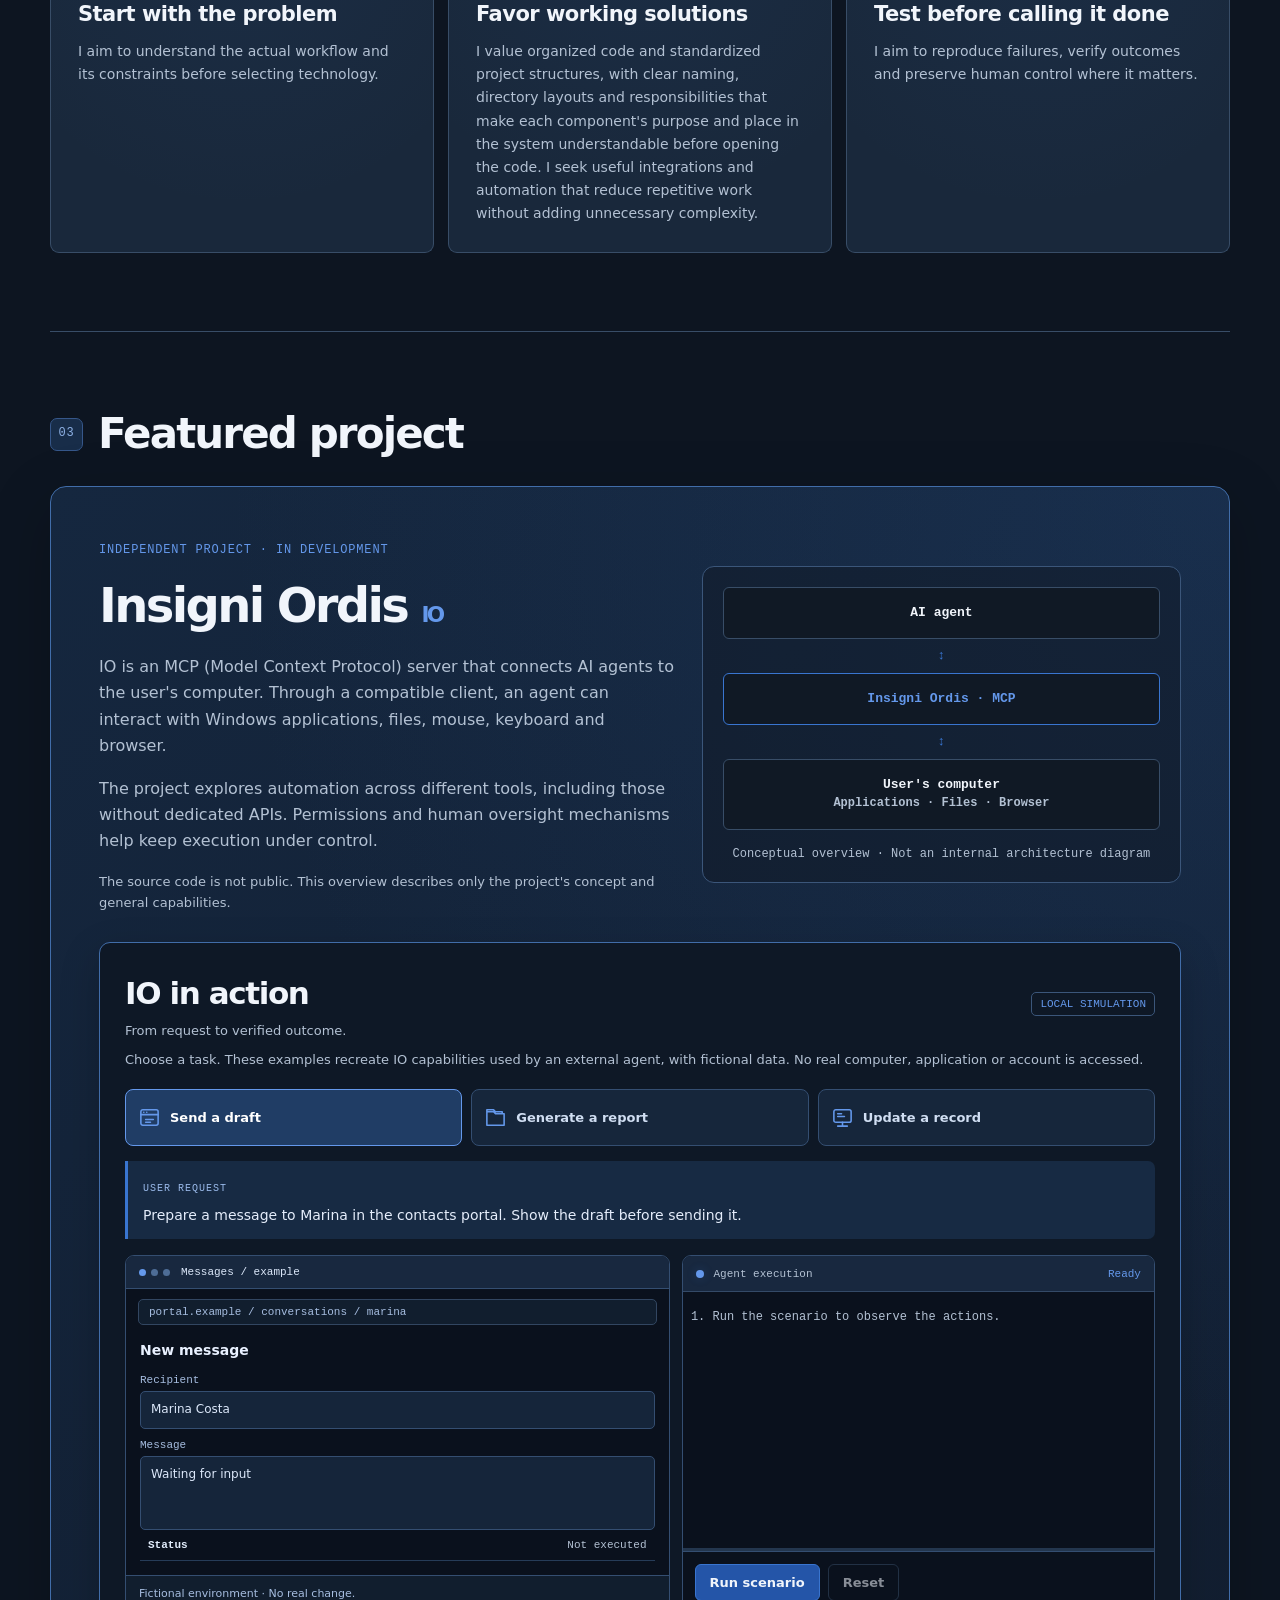
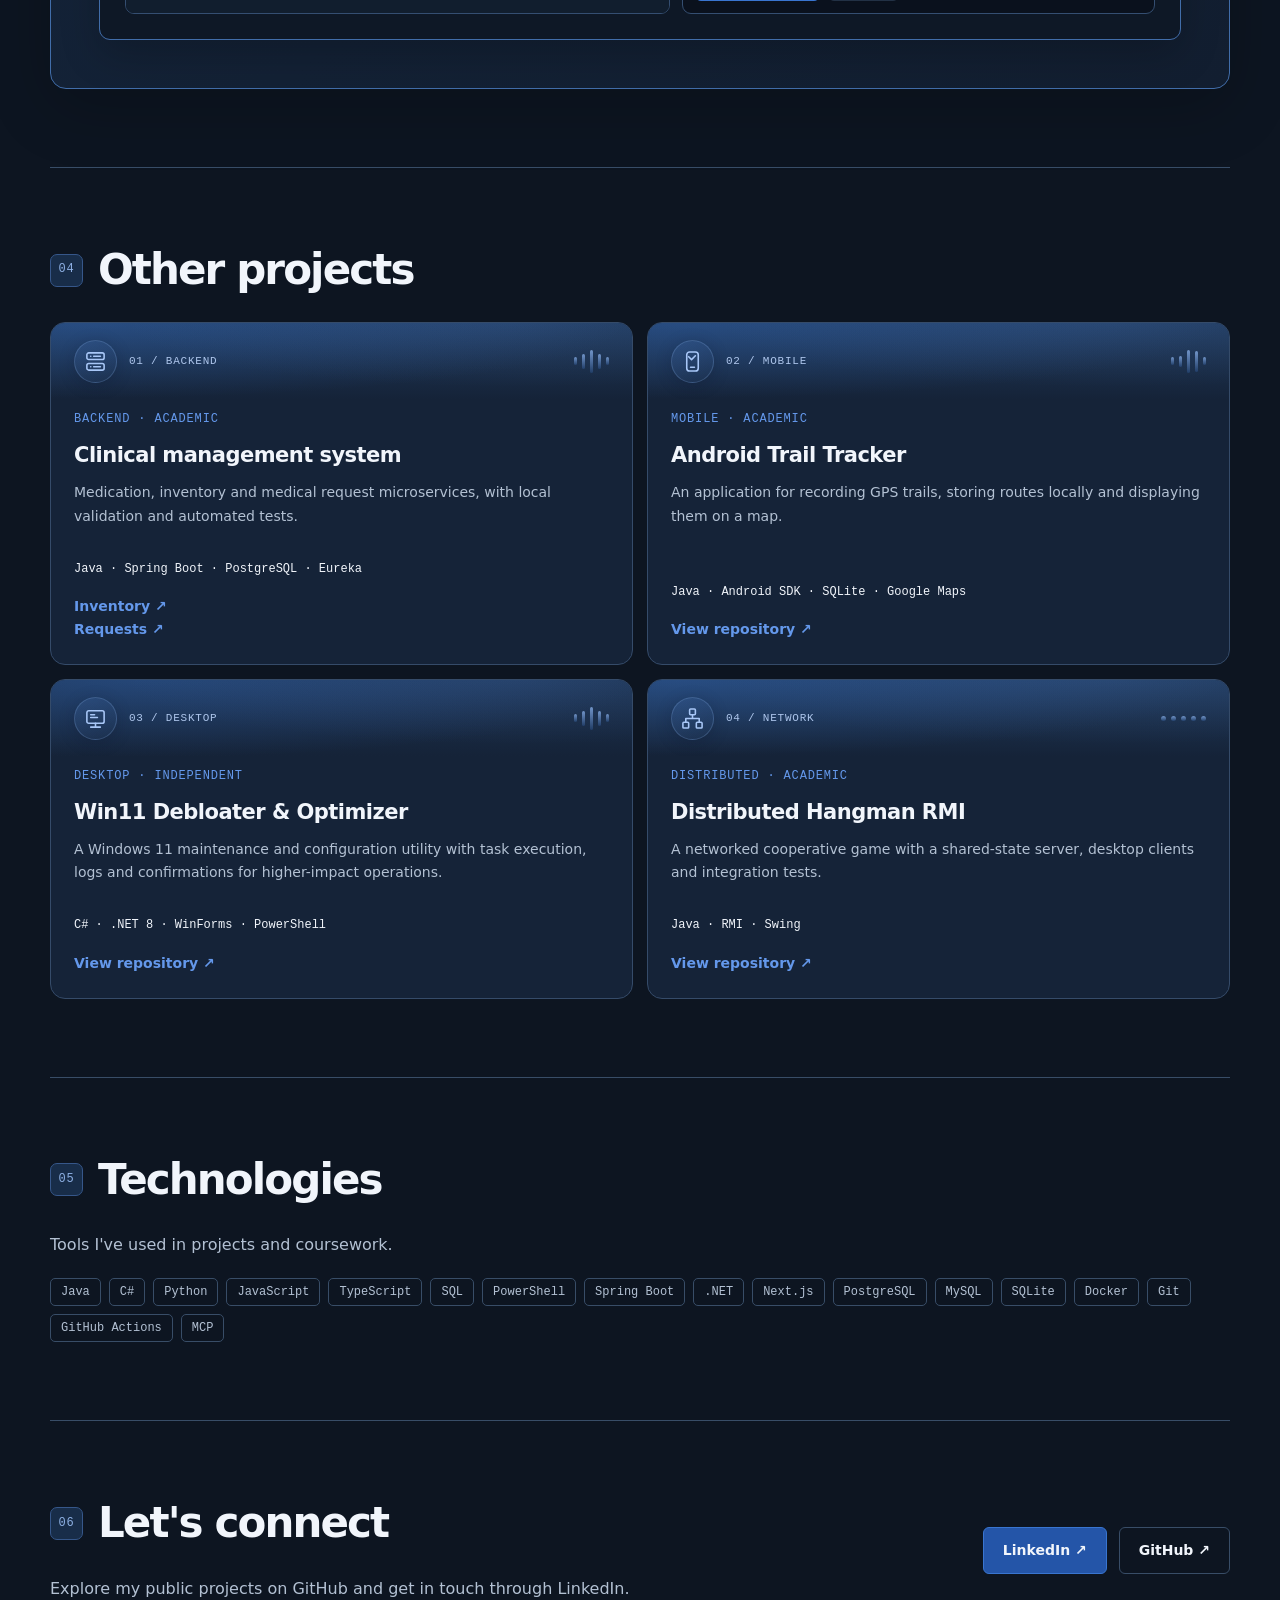
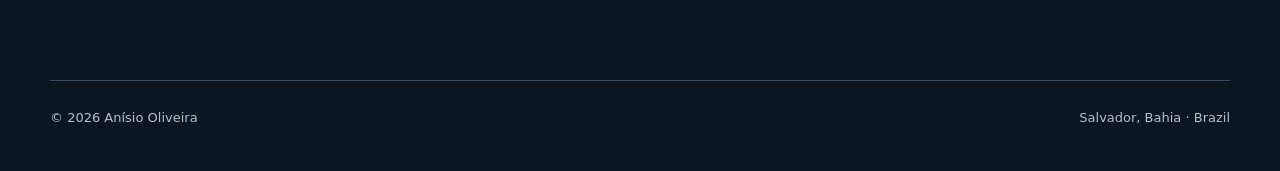
==== commit dd35d986: "Clarify project organization and standards in both languages" ====
--- a/en/index.html
+++ b/en/index.html
@@ -29,7 +29,7 @@
 <section class="hero" aria-labelledby="hero-title"><div><div class="eyebrow">Salvador, Brazil · Software Engineering</div><div class="hero-name">ANÍSIO OLIVEIRA <span> / </span> PORTFOLIO</div><h1 id="hero-title">I build software.<br><span>I automate what makes sense.</span></h1><p class="lead">I'm Anísio Oliveira, a Software Engineering student and developer focused on backend, automation and applied artificial intelligence.</p><div class="actions"><a class="button primary" href="#projects">Explore my projects <span aria-hidden="true">↘</span></a><a class="button" href="https://github.com/Lugarty">My GitHub <span aria-hidden="true">↗</span></a></div></div>
 <aside class="hero-panel hero-system" aria-label="System overview"><div class="panel-top"><span class="dot"></span><span class="dot"></span><span class="dot"></span><span>portfolio / architecture</span><span class="system-id">01</span></div><div class="system-content"><div class="system-kicker"><i></i>System overview</div><div class="system-network"><div class="system-agent"><svg aria-hidden="true" viewBox="0 0 24 24" fill="none" stroke="currentColor" stroke-width="1.65" stroke-linecap="round" stroke-linejoin="round"><rect x="4" y="6" width="16" height="14" rx="4"/><path d="M12 6V3M1 12h3m16 0h3M9 12h.1m5.9 0h.1M9 16h6"/></svg><span>External agent</span></div><div class="system-line"><i></i></div><div class="system-core"><span>IO</span><small>INSIGNI ORDIS</small></div><div class="system-branches"><i></i><i></i><i></i></div><div class="system-endpoints"><div><svg aria-hidden="true" viewBox="0 0 24 24" fill="none" stroke="currentColor" stroke-width="1.65" stroke-linecap="round" stroke-linejoin="round"><rect x="3" y="4" width="18" height="16" rx="2"/><path d="M3 9h18M6 6.5h.1m3 0h.1M8 14h8m-8 3h5"/></svg><span>Browser</span></div><div><svg aria-hidden="true" viewBox="0 0 24 24" fill="none" stroke="currentColor" stroke-width="1.65" stroke-linecap="round" stroke-linejoin="round"><path d="M3 6h7l2 2h9v12H3zM3 6V4h7l2 2h7v2"/></svg><span>Files</span></div><div><svg aria-hidden="true" viewBox="0 0 24 24" fill="none" stroke="currentColor" stroke-width="1.65" stroke-linecap="round" stroke-linejoin="round"><rect x="3" y="4" width="18" height="13" rx="2"/><path d="M12 17v4m-5 0h10M7 8h4m-4 3h7"/></svg><span>Desktop</span></div></div></div><div class="system-bottom"><span>Interaction via MCP</span><span>Human control</span></div></div><div class="system-footer">SOFTWARE ENGINEERING · UCSAL</div></aside></section>
 <section class="section" id="about"><div class="section-head"><span class="index">01</span><h2>About me</h2></div><div class="about-grid"><div><p>I'm a Software Engineering student at Universidade Católica do Salvador (UCSal), with hands-on experience in web development, APIs, distributed systems and automation. I enjoy understanding how things work and turning concrete problems into software solutions.</p><p>I'm particularly interested in the intersection of software engineering and artificial intelligence: not just what a model can answer, but what an agent can execute in a useful, controlled way.</p></div><div class="info-card"><span class="tag">Experience</span><strong>Freelance web developer · UmSushi</strong><p>Feb–Jun 2025</p><p>Designed and integrated Spring Boot REST APIs for a delivery platform with a Next.js frontend, working in a nine-developer team. Used Git, Scrum, automated testing and CI/CD pipelines.</p></div></div></section>
-<section class="section"><div class="section-head"><span class="index">02</span><h2>How I work</h2></div><div class="principles"><article class="principle"><span class="tag">01 / Understand</span><h3>Start with the problem</h3><p>I aim to understand the actual workflow and its constraints before selecting technology.</p></article><article class="principle"><span class="tag">02 / Build</span><h3>Favor working solutions</h3><p>I value organized code, useful integrations and automation that removes repetitive work without adding unnecessary complexity.</p></article><article class="principle"><span class="tag">03 / Validate</span><h3>Test before calling it done</h3><p>I aim to reproduce failures, verify outcomes and preserve human control where it matters.</p></article></div></section>
+<section class="section"><div class="section-head"><span class="index">02</span><h2>How I work</h2></div><div class="principles"><article class="principle"><span class="tag">01 / Understand</span><h3>Start with the problem</h3><p>I aim to understand the actual workflow and its constraints before selecting technology.</p></article><article class="principle"><span class="tag">02 / Build</span><h3>Favor working solutions</h3><p>I value organized code and standardized project structures, with clear naming, directory layouts and responsibilities that make each component's purpose and place in the system understandable before opening the code. I seek useful integrations and automation that reduce repetitive work without adding unnecessary complexity.</p></article><article class="principle"><span class="tag">03 / Validate</span><h3>Test before calling it done</h3><p>I aim to reproduce failures, verify outcomes and preserve human control where it matters.</p></article></div></section>
 <section class="section" id="projects"><div class="section-head"><span class="index">03</span><h2>Featured project</h2></div>
 <div class="feature"><div><span class="tag">Independent project · In development</span><h3>Insigni Ordis <small style="font-size:.45em;color:var(--accent)">IO</small></h3><p>IO is an MCP (Model Context Protocol) server that connects AI agents to the user's computer. Through a compatible client, an agent can interact with Windows applications, files, mouse, keyboard and browser.</p><p>The project explores automation across different tools, including those without dedicated APIs. Permissions and human oversight mechanisms help keep execution under control.</p><p style="font-size:13px">The source code is not public. This overview describes only the project's concept and general capabilities.</p></div>
 <div class="diagram" aria-label="Conceptual overview · Not an internal architecture diagram"><div class="node">AI agent</div><div class="arrow" aria-hidden="true">↕</div><div class="node active">Insigni Ordis · MCP</div><div class="arrow" aria-hidden="true">↕</div><div class="node">User's computer<br><span style="color:var(--muted);font-size:12px">Applications · Files · Browser</span></div><div class="diagram-caption">Conceptual overview · Not an internal architecture diagram</div></div><div class="demo mission-demo" hidden><div class="demo-heading"><div><h4>IO in action</h4><p>From request to verified outcome.</p></div><span class="demo-label">LOCAL SIMULATION</span></div><p class="demo-intro">Choose a task. These examples recreate IO capabilities used by an external agent, with fictional data. No real computer, application or account is accessed.</p><div class="scenario-tabs" role="group" aria-label="USER REQUEST"><button type="button" class="scenario-tab" data-scenario="browser" aria-pressed="true"><svg aria-hidden="true" viewBox="0 0 24 24" fill="none" stroke="currentColor" stroke-width="1.65" stroke-linecap="round" stroke-linejoin="round"><rect x="3" y="4" width="18" height="16" rx="2"/><path d="M3 9h18M6 6.5h.1m3 0h.1M8 14h8m-8 3h5"/></svg><span>Send a draft</span></button><button type="button" class="scenario-tab" data-scenario="files" aria-pressed="false"><svg aria-hidden="true" viewBox="0 0 24 24" fill="none" stroke="currentColor" stroke-width="1.65" stroke-linecap="round" stroke-linejoin="round"><path d="M3 6h7l2 2h9v12H3zM3 6V4h7l2 2h7v2"/></svg><span>Generate a report</span></button><button type="button" class="scenario-tab" data-scenario="desktop" aria-pressed="false"><svg aria-hidden="true" viewBox="0 0 24 24" fill="none" stroke="currentColor" stroke-width="1.65" stroke-linecap="round" stroke-linejoin="round"><rect x="3" y="4" width="18" height="13" rx="2"/><path d="M12 17v4m-5 0h10M7 8h4m-4 3h7"/></svg><span>Update a record</span></button></div><div class="mission-request"><span>USER REQUEST</span><p class="demo-scenario"></p></div><div class="mission-grid"><div class="mock-workspace"><div class="mock-top"><div class="window-dots" aria-hidden="true"><i></i><i></i><i></i></div><span class="mock-title">Simulated workspace</span></div><div class="mock-address"></div><div class="mock-body"></div><div class="mock-footer" aria-live="polite"></div></div><div class="mission-trace"><div class="demo-screen-top"><span class="demo-lamp" aria-hidden="true"></span><span>Agent execution</span><span class="demo-status" role="status">Ready</span></div><ol class="demo-log" aria-live="polite" aria-relevant="additions text"><li>Run the scenario to follow the actions.</li></ol><div class="demo-meter" role="progressbar" aria-label="Simulation progress" aria-valuemin="0" aria-valuemax="100" aria-valuenow="0"><span></span></div><div class="demo-actions"><button class="demo-button" type="button" data-action="run">Run scenario</button><button class="demo-button approval-button" type="button" data-action="approve" hidden>Approve and continue</button><button class="demo-button secondary" type="button" data-action="reset" disabled>Reset</button></div></div></div></div></div></section>
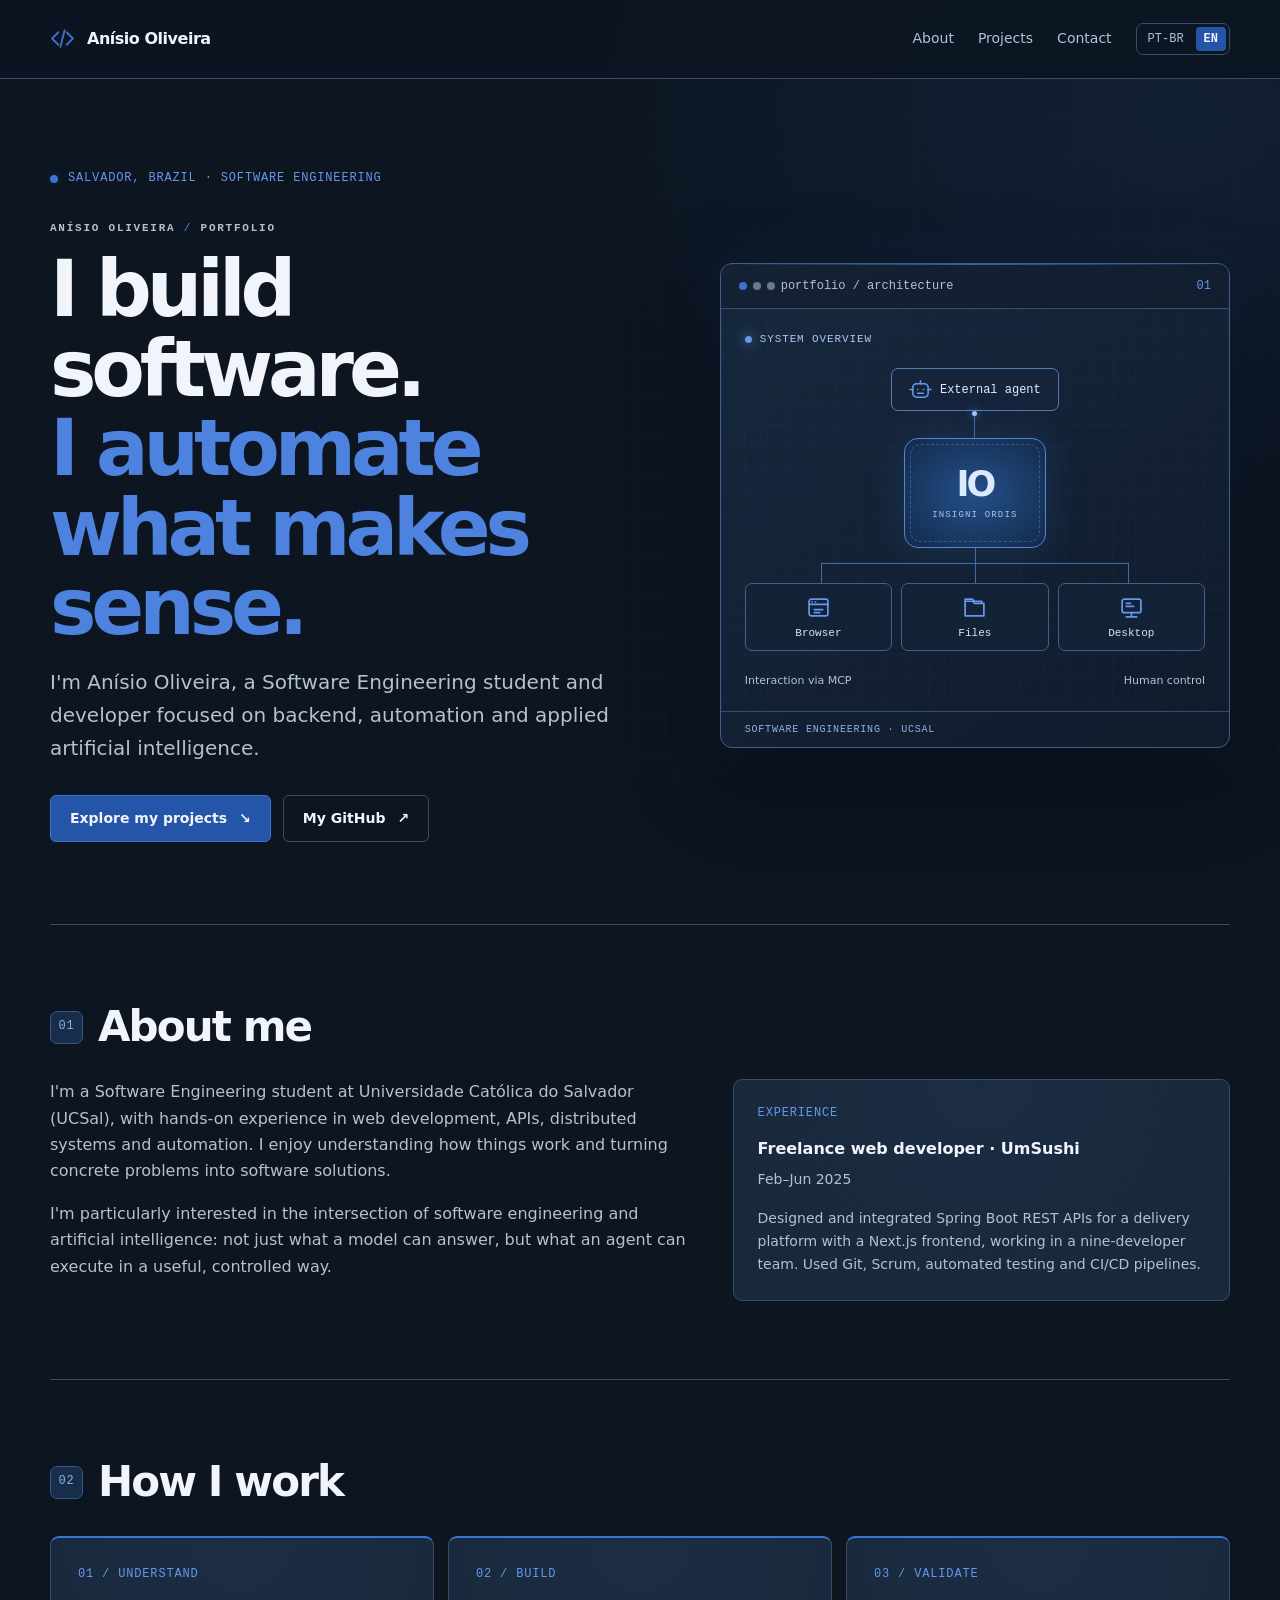
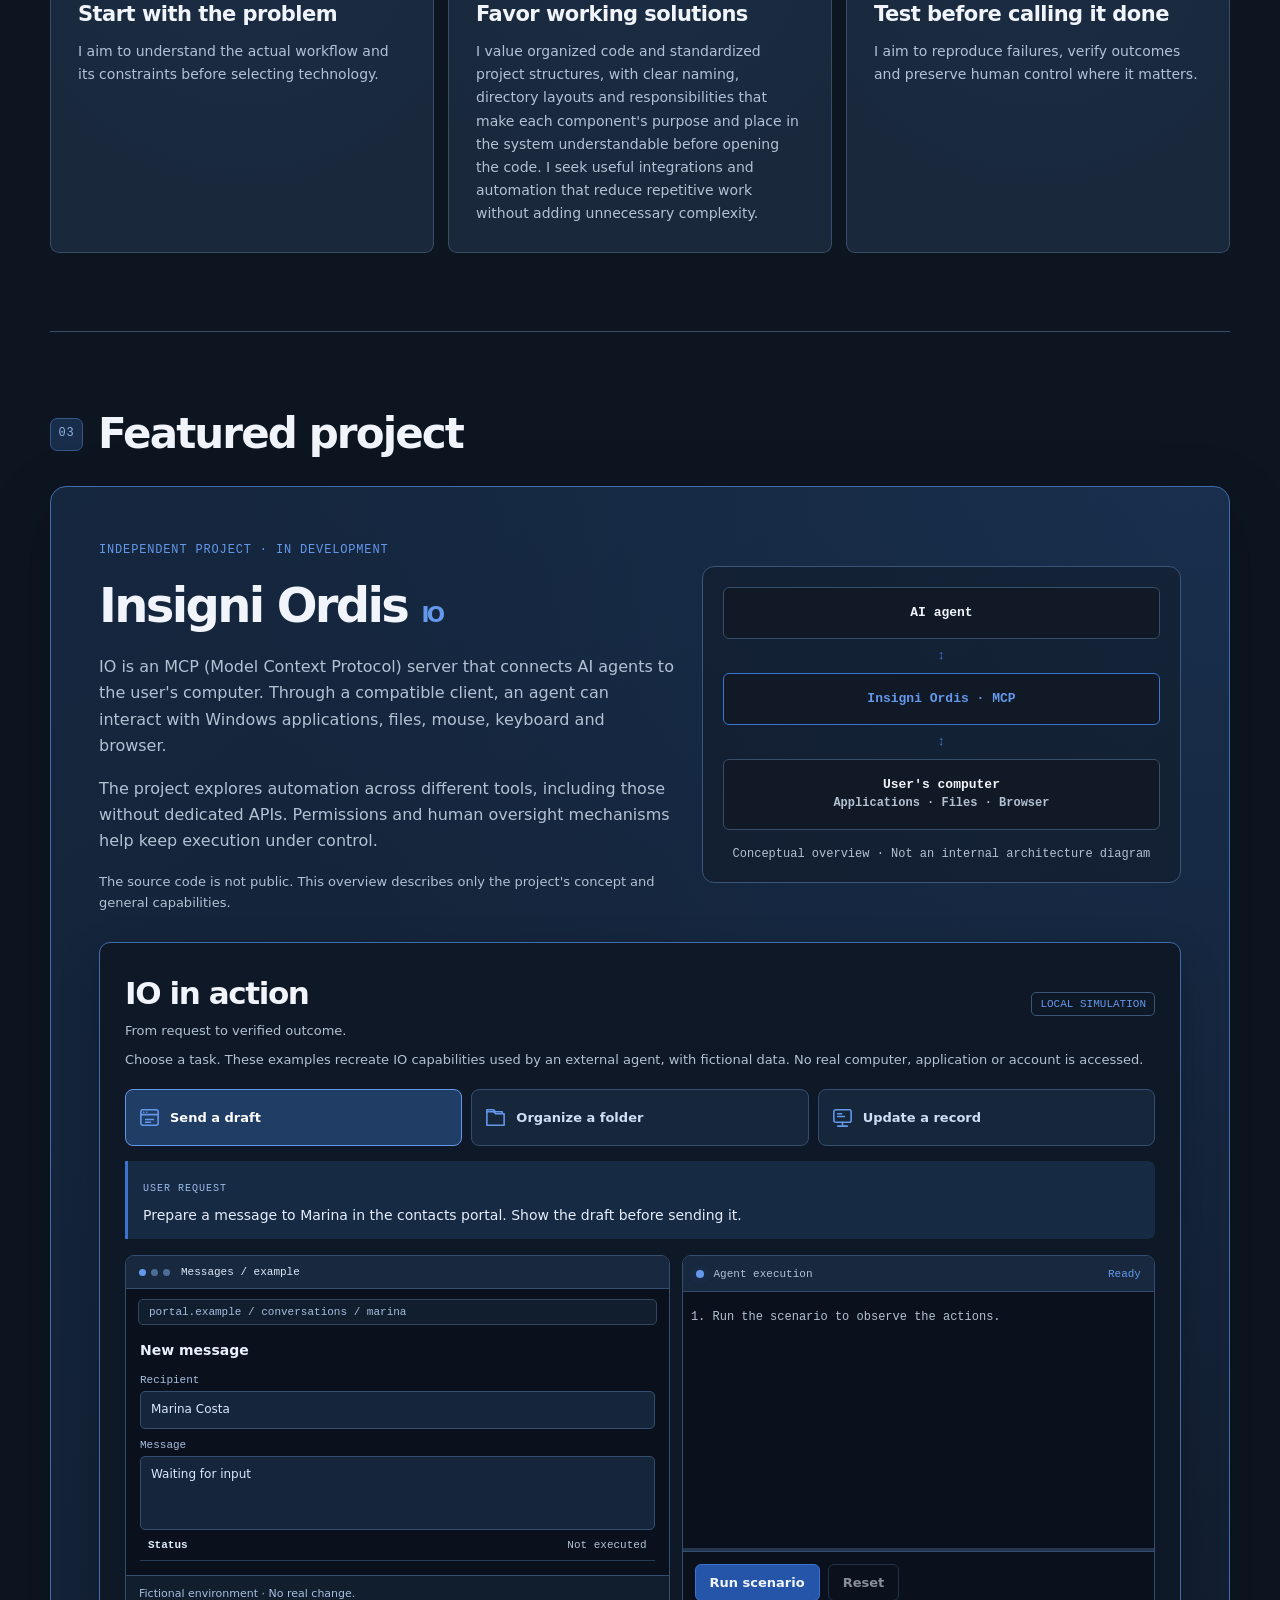
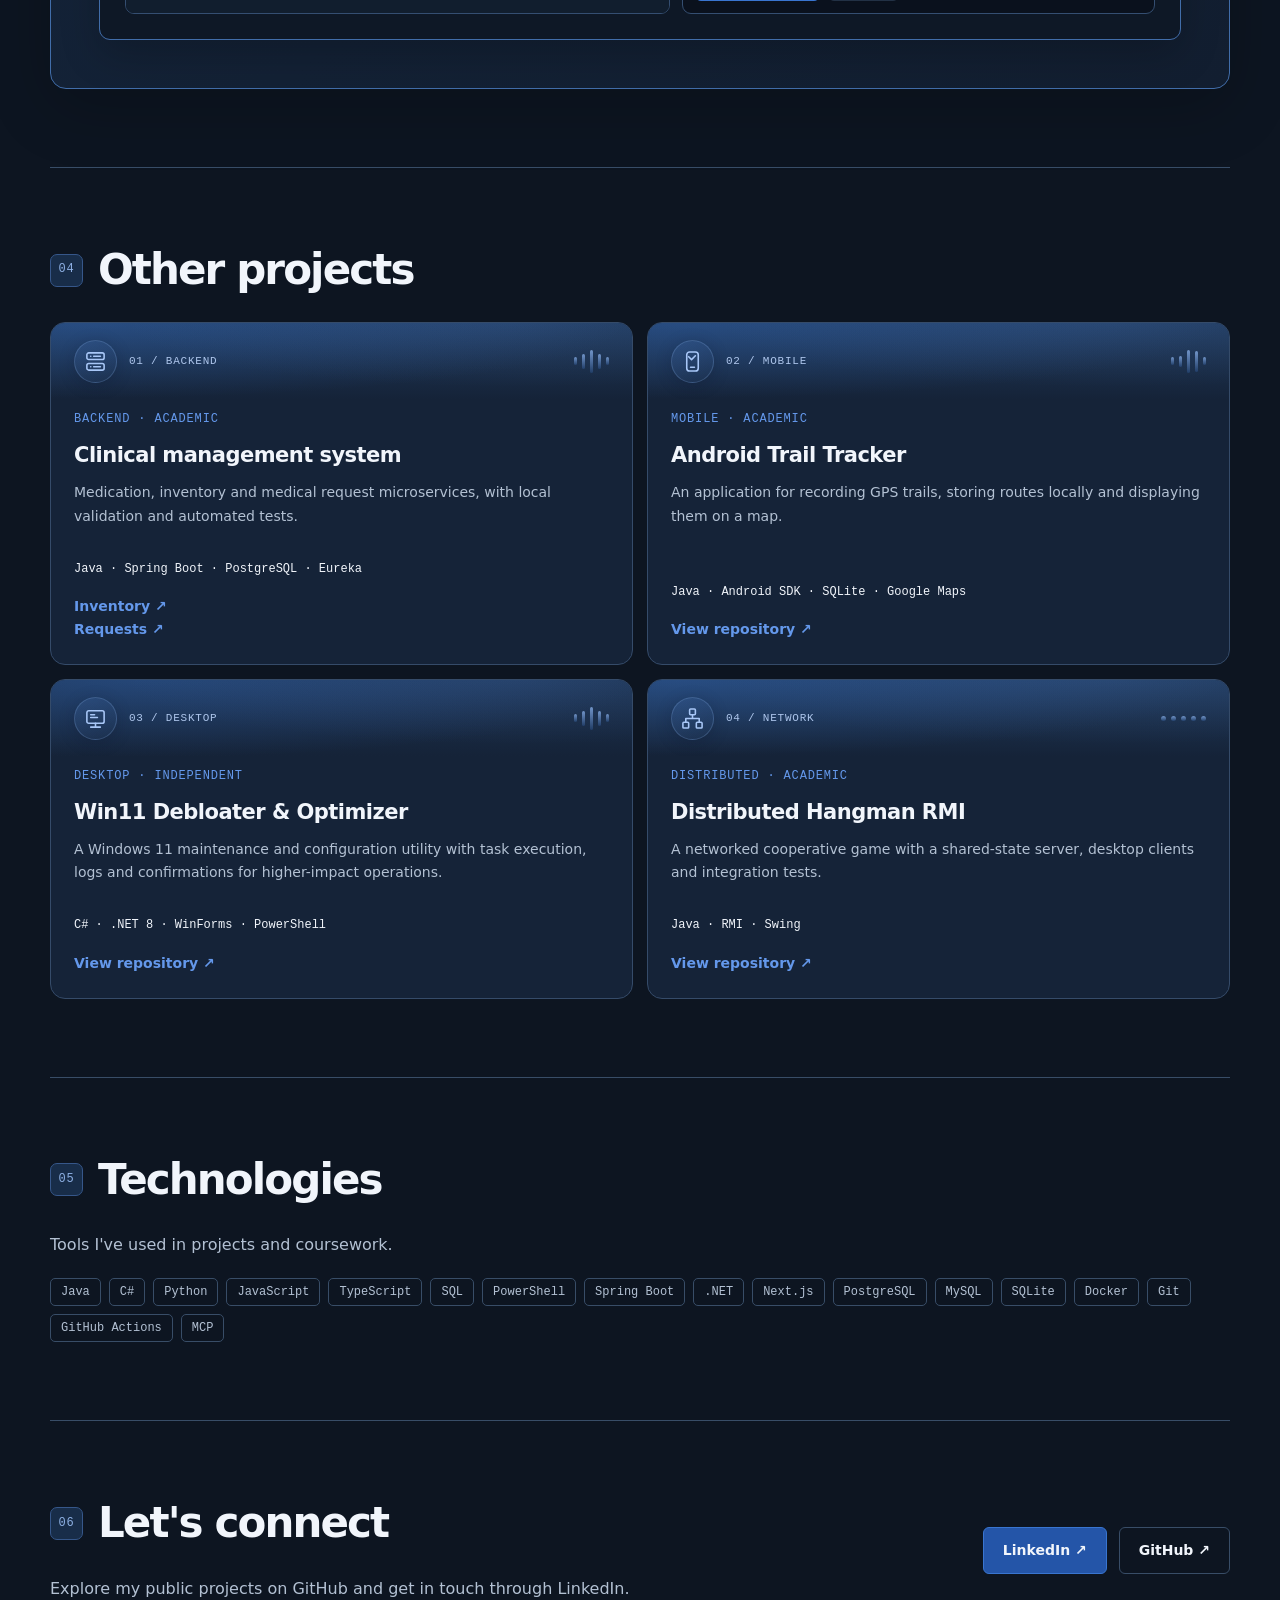
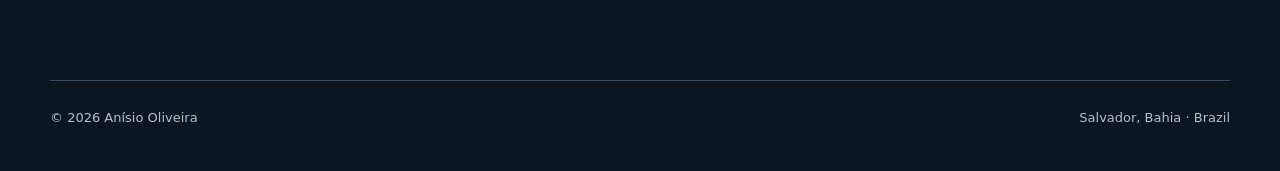
==== commit 9050d20e: "Show Windows Downloads organization instead of report demo" ====
--- a/en/index.html
+++ b/en/index.html
@@ -15,7 +15,7 @@
 <link rel="alternate" hreflang="x-default" href="https://lugarty.github.io/">
 <link rel="icon" type="image/svg+xml" href="../assets/icon.svg?v=5">
 <link rel="stylesheet" href="../assets/style.css?v=8">
-<script defer src="../assets/site.js?v=7"></script>
+<script defer src="../assets/site.js?v=9"></script>
 </head>
 <body>
 <a class="skip" href="#main">Skip to content</a>
@@ -32,7 +32,7 @@
 <section class="section"><div class="section-head"><span class="index">02</span><h2>How I work</h2></div><div class="principles"><article class="principle"><span class="tag">01 / Understand</span><h3>Start with the problem</h3><p>I aim to understand the actual workflow and its constraints before selecting technology.</p></article><article class="principle"><span class="tag">02 / Build</span><h3>Favor working solutions</h3><p>I value organized code and standardized project structures, with clear naming, directory layouts and responsibilities that make each component's purpose and place in the system understandable before opening the code. I seek useful integrations and automation that reduce repetitive work without adding unnecessary complexity.</p></article><article class="principle"><span class="tag">03 / Validate</span><h3>Test before calling it done</h3><p>I aim to reproduce failures, verify outcomes and preserve human control where it matters.</p></article></div></section>
 <section class="section" id="projects"><div class="section-head"><span class="index">03</span><h2>Featured project</h2></div>
 <div class="feature"><div><span class="tag">Independent project · In development</span><h3>Insigni Ordis <small style="font-size:.45em;color:var(--accent)">IO</small></h3><p>IO is an MCP (Model Context Protocol) server that connects AI agents to the user's computer. Through a compatible client, an agent can interact with Windows applications, files, mouse, keyboard and browser.</p><p>The project explores automation across different tools, including those without dedicated APIs. Permissions and human oversight mechanisms help keep execution under control.</p><p style="font-size:13px">The source code is not public. This overview describes only the project's concept and general capabilities.</p></div>
-<div class="diagram" aria-label="Conceptual overview · Not an internal architecture diagram"><div class="node">AI agent</div><div class="arrow" aria-hidden="true">↕</div><div class="node active">Insigni Ordis · MCP</div><div class="arrow" aria-hidden="true">↕</div><div class="node">User's computer<br><span style="color:var(--muted);font-size:12px">Applications · Files · Browser</span></div><div class="diagram-caption">Conceptual overview · Not an internal architecture diagram</div></div><div class="demo mission-demo" hidden><div class="demo-heading"><div><h4>IO in action</h4><p>From request to verified outcome.</p></div><span class="demo-label">LOCAL SIMULATION</span></div><p class="demo-intro">Choose a task. These examples recreate IO capabilities used by an external agent, with fictional data. No real computer, application or account is accessed.</p><div class="scenario-tabs" role="group" aria-label="USER REQUEST"><button type="button" class="scenario-tab" data-scenario="browser" aria-pressed="true"><svg aria-hidden="true" viewBox="0 0 24 24" fill="none" stroke="currentColor" stroke-width="1.65" stroke-linecap="round" stroke-linejoin="round"><rect x="3" y="4" width="18" height="16" rx="2"/><path d="M3 9h18M6 6.5h.1m3 0h.1M8 14h8m-8 3h5"/></svg><span>Send a draft</span></button><button type="button" class="scenario-tab" data-scenario="files" aria-pressed="false"><svg aria-hidden="true" viewBox="0 0 24 24" fill="none" stroke="currentColor" stroke-width="1.65" stroke-linecap="round" stroke-linejoin="round"><path d="M3 6h7l2 2h9v12H3zM3 6V4h7l2 2h7v2"/></svg><span>Generate a report</span></button><button type="button" class="scenario-tab" data-scenario="desktop" aria-pressed="false"><svg aria-hidden="true" viewBox="0 0 24 24" fill="none" stroke="currentColor" stroke-width="1.65" stroke-linecap="round" stroke-linejoin="round"><rect x="3" y="4" width="18" height="13" rx="2"/><path d="M12 17v4m-5 0h10M7 8h4m-4 3h7"/></svg><span>Update a record</span></button></div><div class="mission-request"><span>USER REQUEST</span><p class="demo-scenario"></p></div><div class="mission-grid"><div class="mock-workspace"><div class="mock-top"><div class="window-dots" aria-hidden="true"><i></i><i></i><i></i></div><span class="mock-title">Simulated workspace</span></div><div class="mock-address"></div><div class="mock-body"></div><div class="mock-footer" aria-live="polite"></div></div><div class="mission-trace"><div class="demo-screen-top"><span class="demo-lamp" aria-hidden="true"></span><span>Agent execution</span><span class="demo-status" role="status">Ready</span></div><ol class="demo-log" aria-live="polite" aria-relevant="additions text"><li>Run the scenario to follow the actions.</li></ol><div class="demo-meter" role="progressbar" aria-label="Simulation progress" aria-valuemin="0" aria-valuemax="100" aria-valuenow="0"><span></span></div><div class="demo-actions"><button class="demo-button" type="button" data-action="run">Run scenario</button><button class="demo-button approval-button" type="button" data-action="approve" hidden>Approve and continue</button><button class="demo-button secondary" type="button" data-action="reset" disabled>Reset</button></div></div></div></div></div></section>
+<div class="diagram" aria-label="Conceptual overview · Not an internal architecture diagram"><div class="node">AI agent</div><div class="arrow" aria-hidden="true">↕</div><div class="node active">Insigni Ordis · MCP</div><div class="arrow" aria-hidden="true">↕</div><div class="node">User's computer<br><span style="color:var(--muted);font-size:12px">Applications · Files · Browser</span></div><div class="diagram-caption">Conceptual overview · Not an internal architecture diagram</div></div><div class="demo mission-demo" hidden><div class="demo-heading"><div><h4>IO in action</h4><p>From request to verified outcome.</p></div><span class="demo-label">LOCAL SIMULATION</span></div><p class="demo-intro">Choose a task. These examples recreate IO capabilities used by an external agent, with fictional data. No real computer, application or account is accessed.</p><div class="scenario-tabs" role="group" aria-label="USER REQUEST"><button type="button" class="scenario-tab" data-scenario="browser" aria-pressed="true"><svg aria-hidden="true" viewBox="0 0 24 24" fill="none" stroke="currentColor" stroke-width="1.65" stroke-linecap="round" stroke-linejoin="round"><rect x="3" y="4" width="18" height="16" rx="2"/><path d="M3 9h18M6 6.5h.1m3 0h.1M8 14h8m-8 3h5"/></svg><span>Send a draft</span></button><button type="button" class="scenario-tab" data-scenario="files" aria-pressed="false"><svg aria-hidden="true" viewBox="0 0 24 24" fill="none" stroke="currentColor" stroke-width="1.65" stroke-linecap="round" stroke-linejoin="round"><path d="M3 6h7l2 2h9v12H3zM3 6V4h7l2 2h7v2"/></svg><span>Organize a folder</span></button><button type="button" class="scenario-tab" data-scenario="desktop" aria-pressed="false"><svg aria-hidden="true" viewBox="0 0 24 24" fill="none" stroke="currentColor" stroke-width="1.65" stroke-linecap="round" stroke-linejoin="round"><rect x="3" y="4" width="18" height="13" rx="2"/><path d="M12 17v4m-5 0h10M7 8h4m-4 3h7"/></svg><span>Update a record</span></button></div><div class="mission-request"><span>USER REQUEST</span><p class="demo-scenario"></p></div><div class="mission-grid"><div class="mock-workspace"><div class="mock-top"><div class="window-dots" aria-hidden="true"><i></i><i></i><i></i></div><span class="mock-title">Simulated workspace</span></div><div class="mock-address"></div><div class="mock-body"></div><div class="mock-footer" aria-live="polite"></div></div><div class="mission-trace"><div class="demo-screen-top"><span class="demo-lamp" aria-hidden="true"></span><span>Agent execution</span><span class="demo-status" role="status">Ready</span></div><ol class="demo-log" aria-live="polite" aria-relevant="additions text"><li>Run the scenario to follow the actions.</li></ol><div class="demo-meter" role="progressbar" aria-label="Simulation progress" aria-valuemin="0" aria-valuemax="100" aria-valuenow="0"><span></span></div><div class="demo-actions"><button class="demo-button" type="button" data-action="run">Run scenario</button><button class="demo-button approval-button" type="button" data-action="approve" hidden>Approve and continue</button><button class="demo-button secondary" type="button" data-action="reset" disabled>Reset</button></div></div></div></div></div></section>
 <section class="section"><div class="section-head"><span class="index">04</span><h2>Other projects</h2></div><div class="projects"><article class="project project-backend"><div class="project-visual" aria-hidden="true"><div class="project-emblem"><svg aria-hidden="true" viewBox="0 0 24 24" fill="none" stroke="currentColor" stroke-width="1.65" stroke-linecap="round" stroke-linejoin="round"><rect x="3" y="3" width="18" height="7" rx="2"/><rect x="3" y="14" width="18" height="7" rx="2"/><path d="M7 6.5h.1m3 0h7M7 17.5h.1m3 0h7"/></svg></div><span class="project-code">01 / BACKEND</span><div class="project-signal"><i></i><i></i><i></i><i></i><i></i></div></div><span class="tag">Backend · Academic</span><h3>Clinical management system</h3><p>Medication, inventory and medical request microservices, with local validation and automated tests.</p><div class="stack">Java · Spring Boot · PostgreSQL · Eureka</div><a href="https://github.com/Lugarty/medicamentos-service">Inventory ↗</a><a href="https://github.com/Lugarty/solicitacoes-service">Requests ↗</a></article><article class="project project-mobile"><div class="project-visual" aria-hidden="true"><div class="project-emblem"><svg aria-hidden="true" viewBox="0 0 24 24" fill="none" stroke="currentColor" stroke-width="1.65" stroke-linecap="round" stroke-linejoin="round"><rect x="6" y="2" width="12" height="20" rx="3"/><path d="M10 18h4M8 7l3 3 4-4"/></svg></div><span class="project-code">02 / MOBILE</span><div class="project-signal"><i></i><i></i><i></i><i></i><i></i></div></div><span class="tag">Mobile · Academic</span><h3>Android Trail Tracker</h3><p>An application for recording GPS trails, storing routes locally and displaying them on a map.</p><div class="stack">Java · Android SDK · SQLite · Google Maps</div><a href="https://github.com/Lugarty/android-trail-tracker">View repository ↗</a></article><article class="project project-desktop"><div class="project-visual" aria-hidden="true"><div class="project-emblem"><svg aria-hidden="true" viewBox="0 0 24 24" fill="none" stroke="currentColor" stroke-width="1.65" stroke-linecap="round" stroke-linejoin="round"><rect x="3" y="4" width="18" height="13" rx="2"/><path d="M12 17v4m-5 0h10M7 8h4m-4 3h7"/></svg></div><span class="project-code">03 / DESKTOP</span><div class="project-signal"><i></i><i></i><i></i><i></i><i></i></div></div><span class="tag">Desktop · Independent</span><h3>Win11 Debloater & Optimizer</h3><p>A Windows 11 maintenance and configuration utility with task execution, logs and confirmations for higher-impact operations.</p><div class="stack">C# · .NET 8 · WinForms · PowerShell</div><a href="https://github.com/Lugarty/Win11-Debloater-Optimizer">View repository ↗</a></article><article class="project project-network"><div class="project-visual" aria-hidden="true"><div class="project-emblem"><svg aria-hidden="true" viewBox="0 0 24 24" fill="none" stroke="currentColor" stroke-width="1.65" stroke-linecap="round" stroke-linejoin="round"><rect x="9" y="2" width="6" height="6" rx="1"/><rect x="2" y="16" width="6" height="6" rx="1"/><rect x="16" y="16" width="6" height="6" rx="1"/><path d="M12 8v4H5v4m7-4h7v4"/></svg></div><span class="project-code">04 / NETWORK</span><div class="project-signal"><i></i><i></i><i></i><i></i><i></i></div></div><span class="tag">Distributed · Academic</span><h3>Distributed Hangman RMI</h3><p>A networked cooperative game with a shared-state server, desktop clients and integration tests.</p><div class="stack">Java · RMI · Swing</div><a href="https://github.com/Lugarty/hangman-rmi-game">View repository ↗</a></article></div></section>
 <section class="section"><div class="section-head"><span class="index">05</span><h2>Technologies</h2></div><p>Tools I've used in projects and coursework.</p><div class="skills"><span>Java</span><span>C#</span><span>Python</span><span>JavaScript</span><span>TypeScript</span><span>SQL</span><span>PowerShell</span><span>Spring Boot</span><span>.NET</span><span>Next.js</span><span>PostgreSQL</span><span>MySQL</span><span>SQLite</span><span>Docker</span><span>Git</span><span>GitHub Actions</span><span>MCP</span></div></section>
 <section class="section contact" id="contact"><div><div class="section-head"><span class="index">06</span><h2>Let's connect</h2></div><p>Explore my public projects on GitHub and get in touch through LinkedIn.</p></div><div class="actions"><a class="button primary" href="https://www.linkedin.com/in/an%C3%ADsio-oliveira-albuquerque-filho-a01568292/">LinkedIn ↗</a><a class="button" href="https://github.com/Lugarty">GitHub ↗</a></div></section>
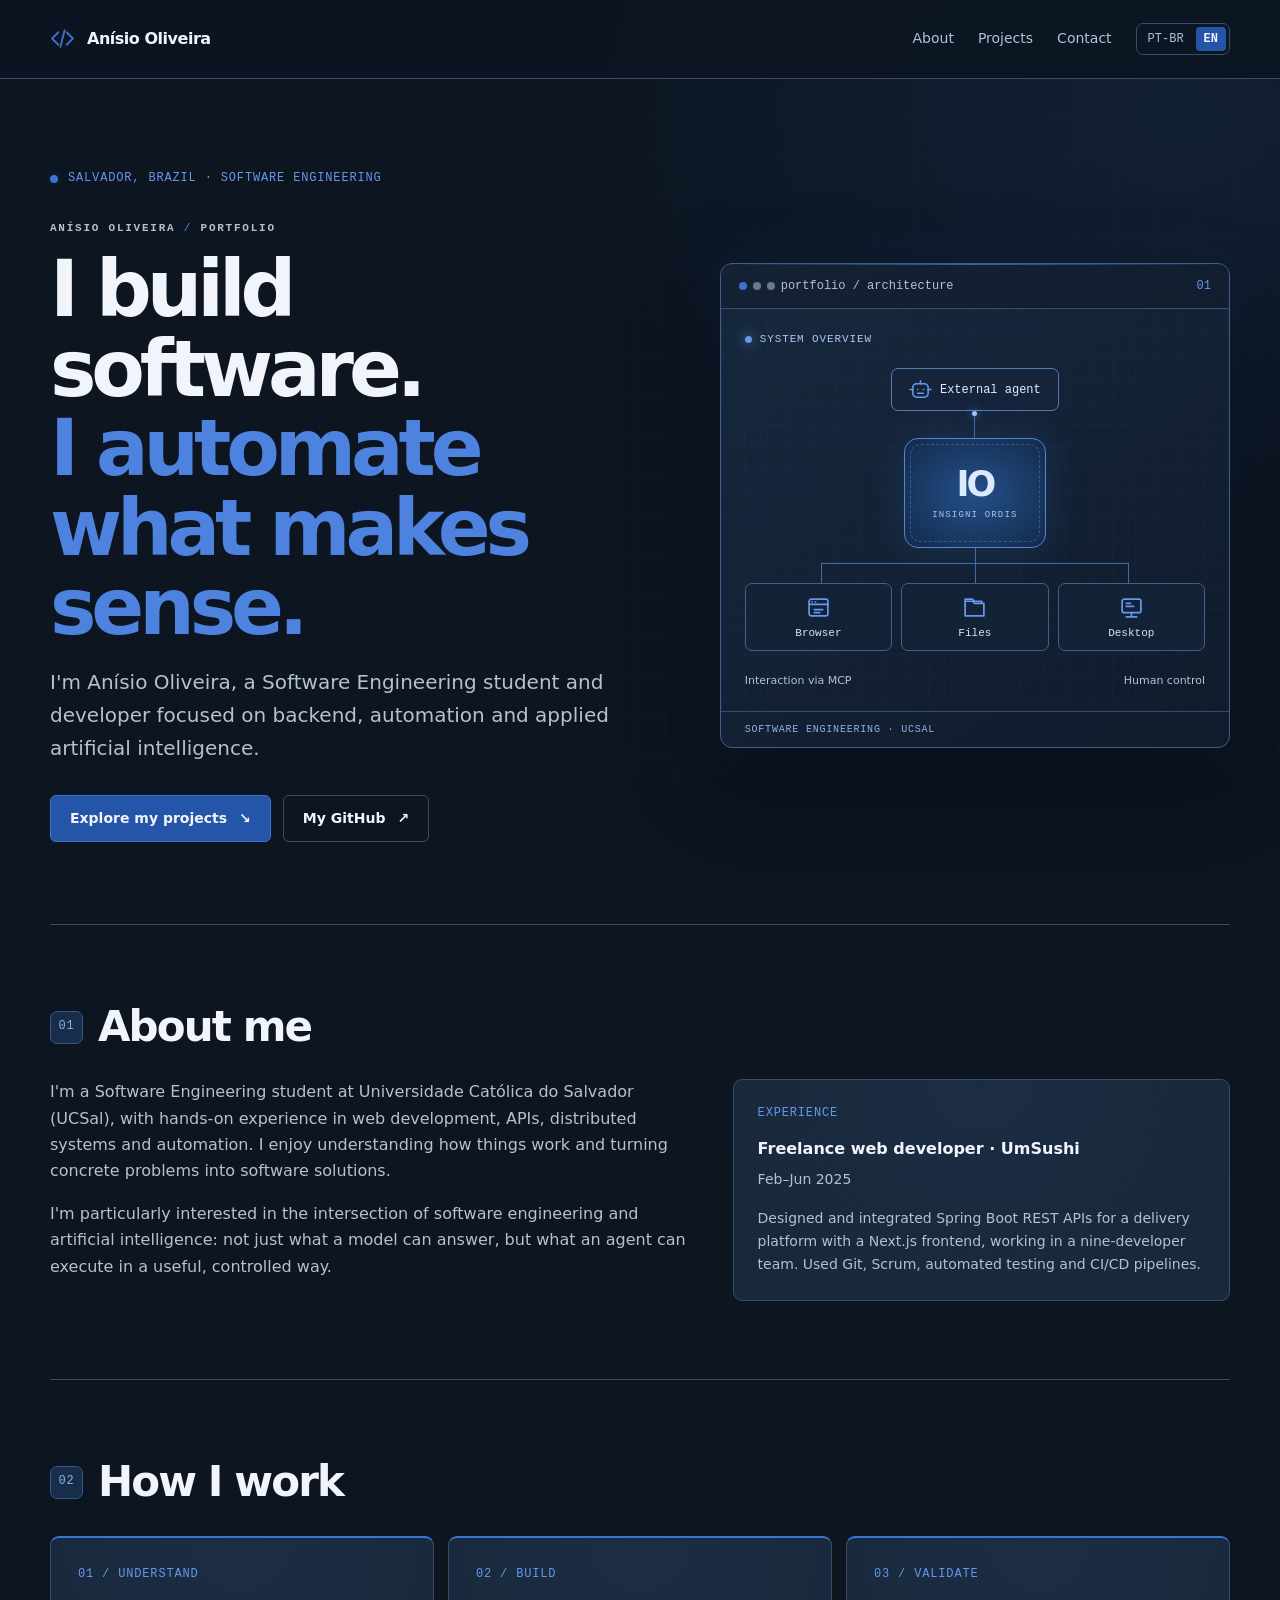
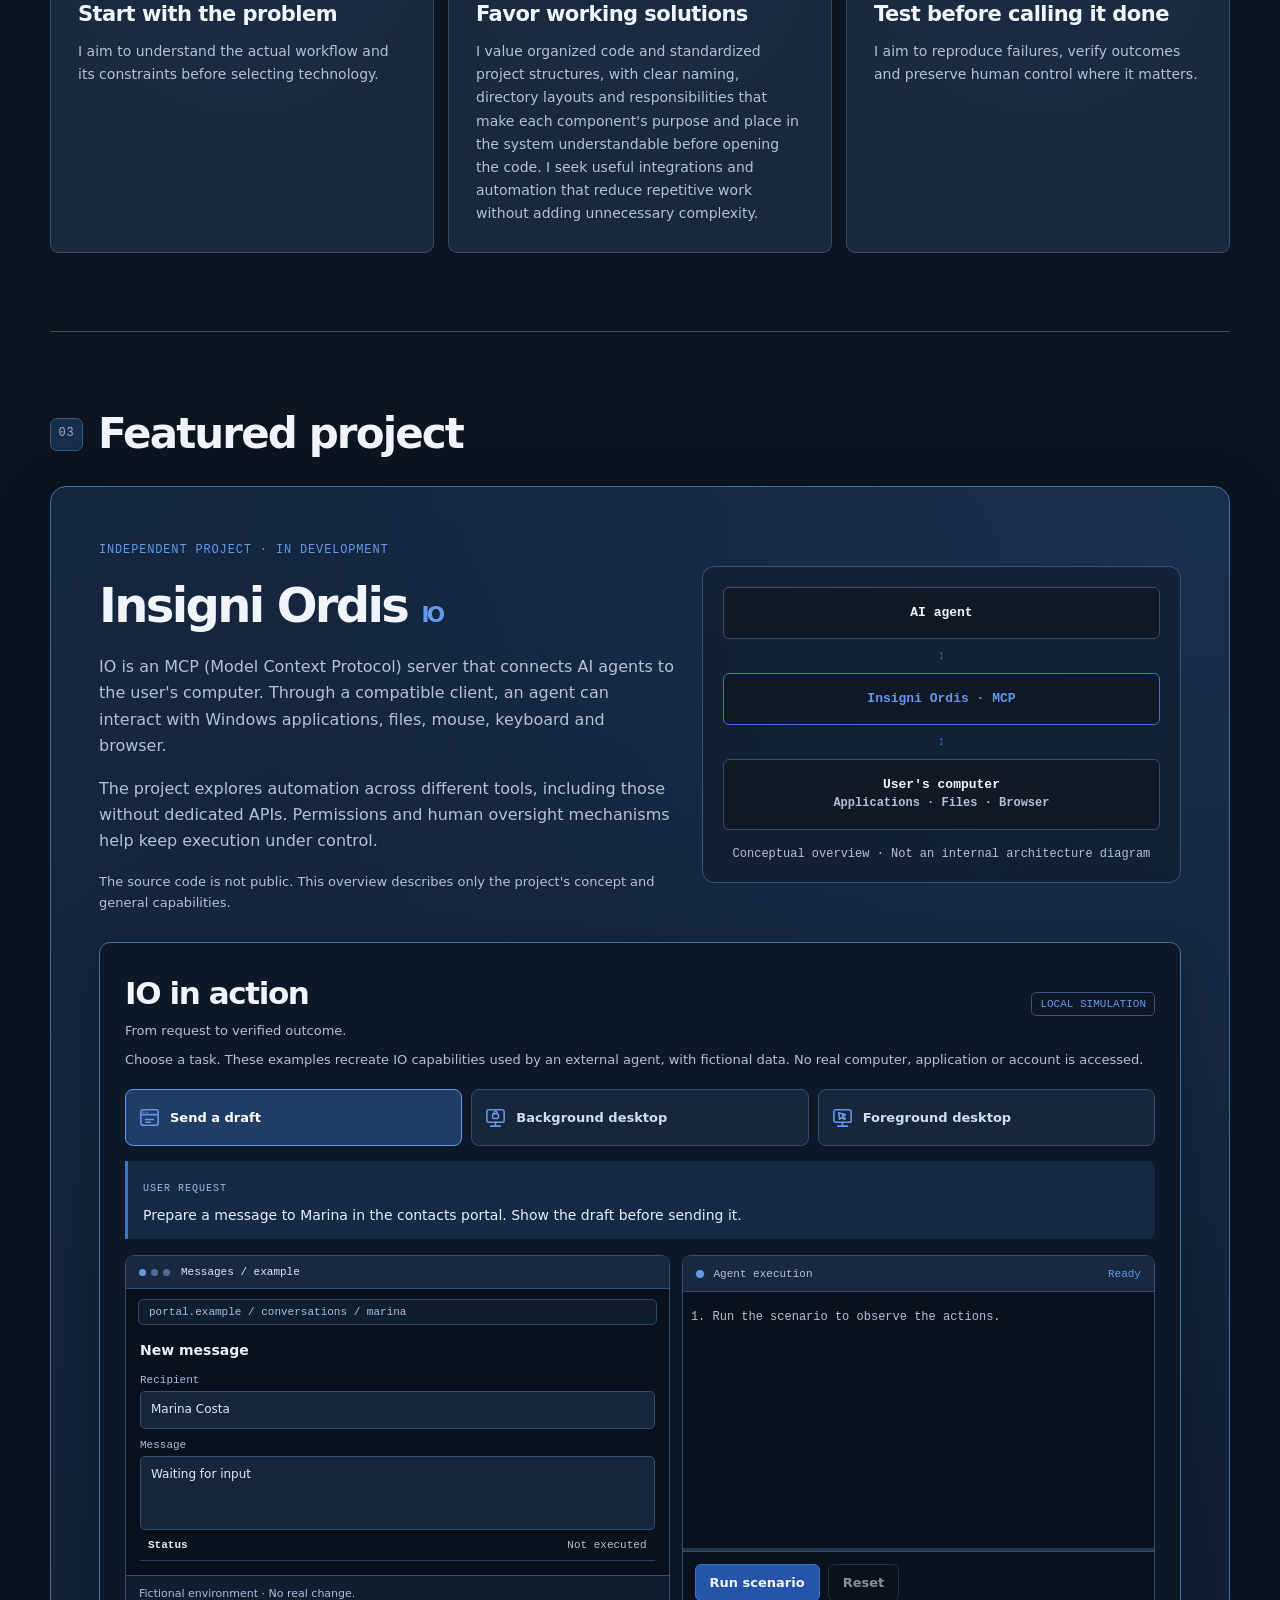
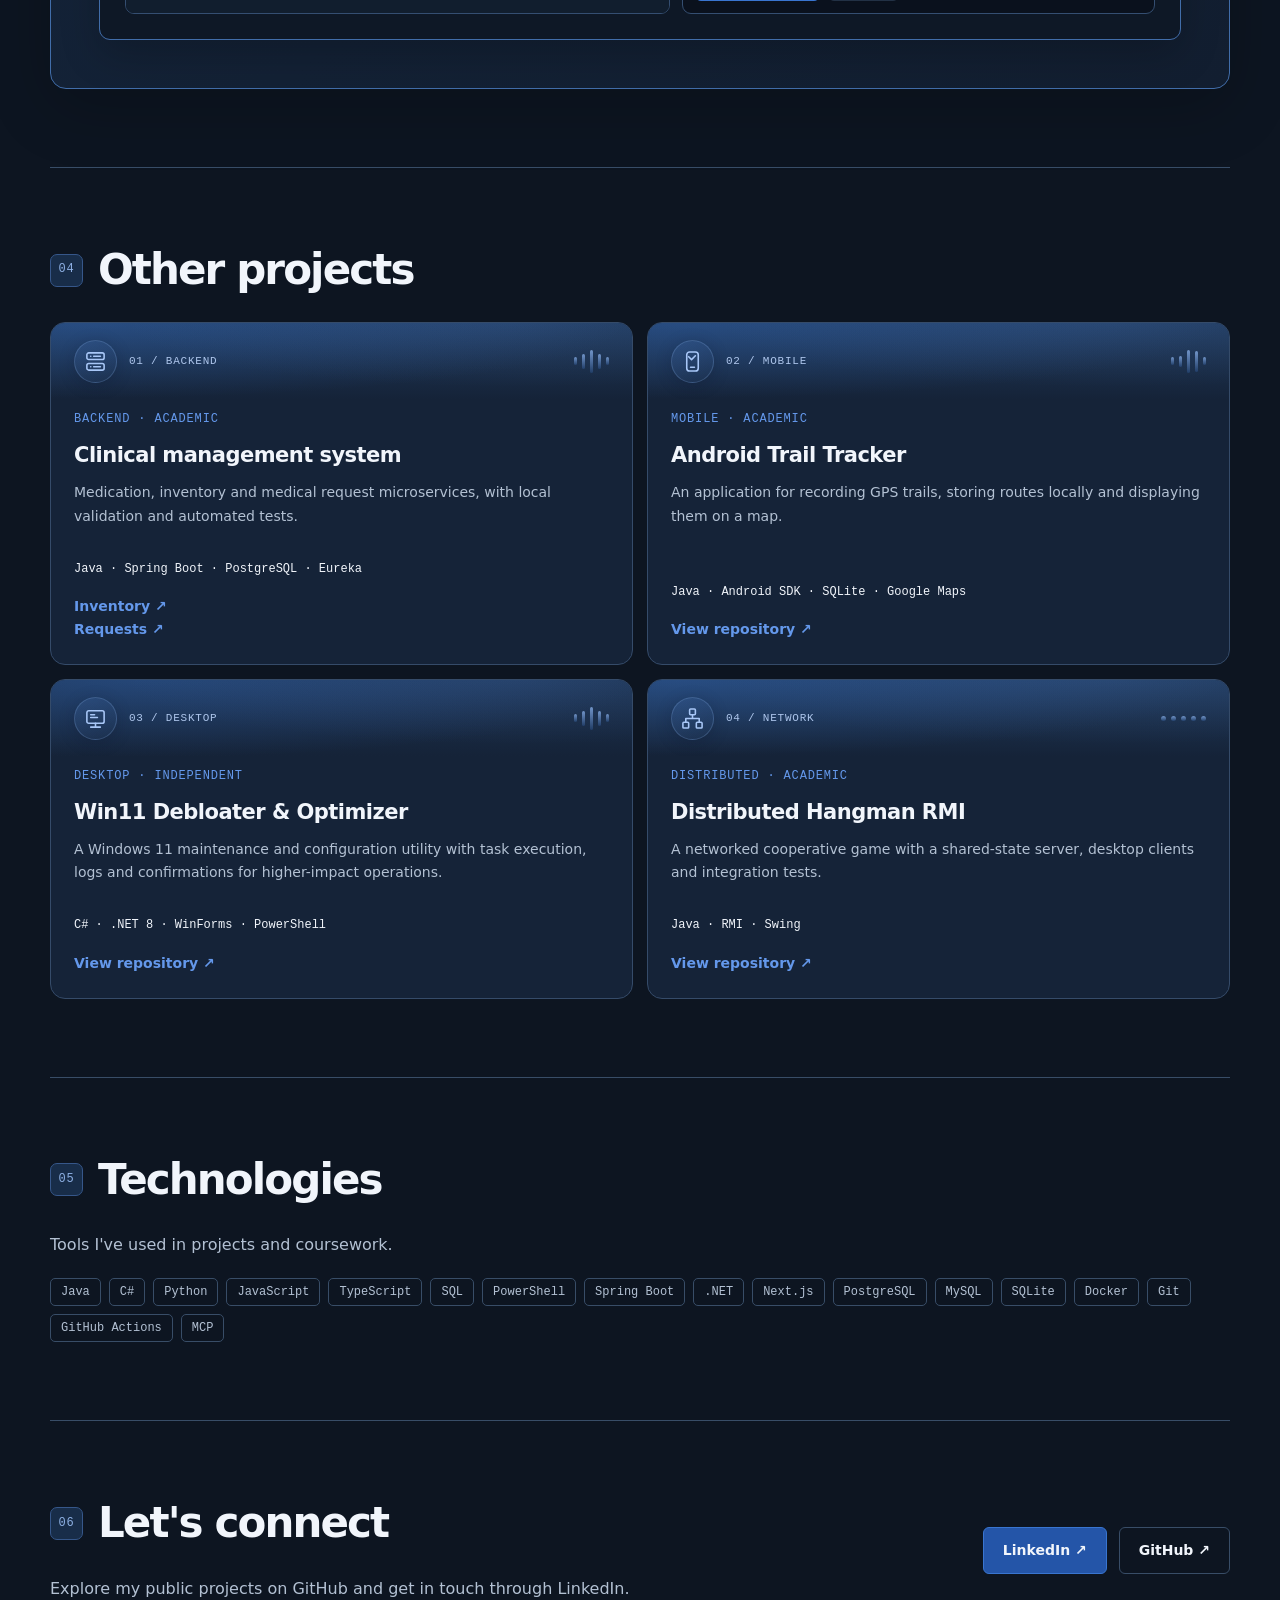
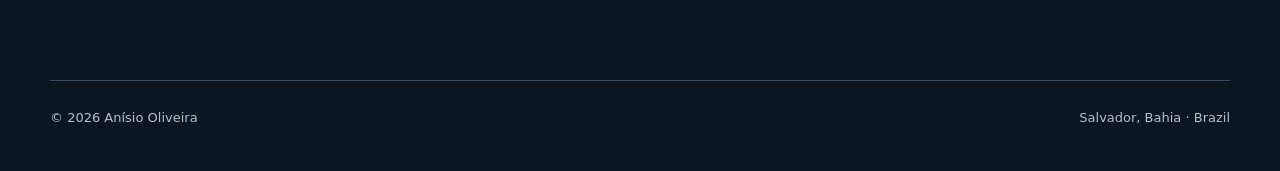
==== commit 3e24898b: "Demonstrate private background UIA and authorized foreground input" ====
--- a/en/index.html
+++ b/en/index.html
@@ -15,7 +15,7 @@
 <link rel="alternate" hreflang="x-default" href="https://lugarty.github.io/">
 <link rel="icon" type="image/svg+xml" href="../assets/icon.svg?v=5">
 <link rel="stylesheet" href="../assets/style.css?v=8">
-<script defer src="../assets/site.js?v=9"></script>
+<script defer src="../assets/site.js?v=10"></script>
 </head>
 <body>
 <a class="skip" href="#main">Skip to content</a>
@@ -32,7 +32,7 @@
 <section class="section"><div class="section-head"><span class="index">02</span><h2>How I work</h2></div><div class="principles"><article class="principle"><span class="tag">01 / Understand</span><h3>Start with the problem</h3><p>I aim to understand the actual workflow and its constraints before selecting technology.</p></article><article class="principle"><span class="tag">02 / Build</span><h3>Favor working solutions</h3><p>I value organized code and standardized project structures, with clear naming, directory layouts and responsibilities that make each component's purpose and place in the system understandable before opening the code. I seek useful integrations and automation that reduce repetitive work without adding unnecessary complexity.</p></article><article class="principle"><span class="tag">03 / Validate</span><h3>Test before calling it done</h3><p>I aim to reproduce failures, verify outcomes and preserve human control where it matters.</p></article></div></section>
 <section class="section" id="projects"><div class="section-head"><span class="index">03</span><h2>Featured project</h2></div>
 <div class="feature"><div><span class="tag">Independent project · In development</span><h3>Insigni Ordis <small style="font-size:.45em;color:var(--accent)">IO</small></h3><p>IO is an MCP (Model Context Protocol) server that connects AI agents to the user's computer. Through a compatible client, an agent can interact with Windows applications, files, mouse, keyboard and browser.</p><p>The project explores automation across different tools, including those without dedicated APIs. Permissions and human oversight mechanisms help keep execution under control.</p><p style="font-size:13px">The source code is not public. This overview describes only the project's concept and general capabilities.</p></div>
-<div class="diagram" aria-label="Conceptual overview · Not an internal architecture diagram"><div class="node">AI agent</div><div class="arrow" aria-hidden="true">↕</div><div class="node active">Insigni Ordis · MCP</div><div class="arrow" aria-hidden="true">↕</div><div class="node">User's computer<br><span style="color:var(--muted);font-size:12px">Applications · Files · Browser</span></div><div class="diagram-caption">Conceptual overview · Not an internal architecture diagram</div></div><div class="demo mission-demo" hidden><div class="demo-heading"><div><h4>IO in action</h4><p>From request to verified outcome.</p></div><span class="demo-label">LOCAL SIMULATION</span></div><p class="demo-intro">Choose a task. These examples recreate IO capabilities used by an external agent, with fictional data. No real computer, application or account is accessed.</p><div class="scenario-tabs" role="group" aria-label="USER REQUEST"><button type="button" class="scenario-tab" data-scenario="browser" aria-pressed="true"><svg aria-hidden="true" viewBox="0 0 24 24" fill="none" stroke="currentColor" stroke-width="1.65" stroke-linecap="round" stroke-linejoin="round"><rect x="3" y="4" width="18" height="16" rx="2"/><path d="M3 9h18M6 6.5h.1m3 0h.1M8 14h8m-8 3h5"/></svg><span>Send a draft</span></button><button type="button" class="scenario-tab" data-scenario="files" aria-pressed="false"><svg aria-hidden="true" viewBox="0 0 24 24" fill="none" stroke="currentColor" stroke-width="1.65" stroke-linecap="round" stroke-linejoin="round"><path d="M3 6h7l2 2h9v12H3zM3 6V4h7l2 2h7v2"/></svg><span>Organize a folder</span></button><button type="button" class="scenario-tab" data-scenario="desktop" aria-pressed="false"><svg aria-hidden="true" viewBox="0 0 24 24" fill="none" stroke="currentColor" stroke-width="1.65" stroke-linecap="round" stroke-linejoin="round"><rect x="3" y="4" width="18" height="13" rx="2"/><path d="M12 17v4m-5 0h10M7 8h4m-4 3h7"/></svg><span>Update a record</span></button></div><div class="mission-request"><span>USER REQUEST</span><p class="demo-scenario"></p></div><div class="mission-grid"><div class="mock-workspace"><div class="mock-top"><div class="window-dots" aria-hidden="true"><i></i><i></i><i></i></div><span class="mock-title">Simulated workspace</span></div><div class="mock-address"></div><div class="mock-body"></div><div class="mock-footer" aria-live="polite"></div></div><div class="mission-trace"><div class="demo-screen-top"><span class="demo-lamp" aria-hidden="true"></span><span>Agent execution</span><span class="demo-status" role="status">Ready</span></div><ol class="demo-log" aria-live="polite" aria-relevant="additions text"><li>Run the scenario to follow the actions.</li></ol><div class="demo-meter" role="progressbar" aria-label="Simulation progress" aria-valuemin="0" aria-valuemax="100" aria-valuenow="0"><span></span></div><div class="demo-actions"><button class="demo-button" type="button" data-action="run">Run scenario</button><button class="demo-button approval-button" type="button" data-action="approve" hidden>Approve and continue</button><button class="demo-button secondary" type="button" data-action="reset" disabled>Reset</button></div></div></div></div></div></section>
+<div class="diagram" aria-label="Conceptual overview · Not an internal architecture diagram"><div class="node">AI agent</div><div class="arrow" aria-hidden="true">↕</div><div class="node active">Insigni Ordis · MCP</div><div class="arrow" aria-hidden="true">↕</div><div class="node">User's computer<br><span style="color:var(--muted);font-size:12px">Applications · Files · Browser</span></div><div class="diagram-caption">Conceptual overview · Not an internal architecture diagram</div></div><div class="demo mission-demo" hidden><div class="demo-heading"><div><h4>IO in action</h4><p>From request to verified outcome.</p></div><span class="demo-label">LOCAL SIMULATION</span></div><p class="demo-intro">Choose a task. These examples recreate IO capabilities used by an external agent, with fictional data. No real computer, application or account is accessed.</p><div class="scenario-tabs" role="group" aria-label="USER REQUEST"><button type="button" class="scenario-tab" data-scenario="browser" aria-pressed="true"><svg aria-hidden="true" viewBox="0 0 24 24" fill="none" stroke="currentColor" stroke-width="1.65" stroke-linecap="round" stroke-linejoin="round"><rect x="3" y="4" width="18" height="16" rx="2"/><path d="M3 9h18M6 6.5h.1m3 0h.1M8 14h8m-8 3h5"/></svg><span>Send a draft</span></button><button type="button" class="scenario-tab" data-scenario="background" aria-pressed="false"><svg aria-hidden="true" viewBox="0 0 24 24" fill="none" stroke="currentColor" stroke-width="1.65" stroke-linecap="round" stroke-linejoin="round"><rect x="3" y="4" width="18" height="13" rx="2"/><path d="M12 17v4m-5 0h10"/><rect x="9" y="8" width="6" height="5" rx="1"/><path d="M10.5 8V7a1.5 1.5 0 0 1 3 0v1"/></svg><span>Background desktop</span></button><button type="button" class="scenario-tab" data-scenario="foreground" aria-pressed="false"><svg aria-hidden="true" viewBox="0 0 24 24" fill="none" stroke="currentColor" stroke-width="1.65" stroke-linecap="round" stroke-linejoin="round"><rect x="3" y="4" width="18" height="13" rx="2"/><path d="M12 17v4m-5 0h10M8 7l1 7 2-2 3 2 1-1-3-3 3-1z"/></svg><span>Foreground desktop</span></button></div><div class="mission-request"><span>USER REQUEST</span><p class="demo-scenario"></p></div><div class="mission-grid"><div class="mock-workspace"><div class="mock-top"><div class="window-dots" aria-hidden="true"><i></i><i></i><i></i></div><span class="mock-title">Simulated workspace</span></div><div class="mock-address"></div><div class="mock-body"></div><div class="mock-footer" aria-live="polite"></div></div><div class="mission-trace"><div class="demo-screen-top"><span class="demo-lamp" aria-hidden="true"></span><span>Agent execution</span><span class="demo-status" role="status">Ready</span></div><ol class="demo-log" aria-live="polite" aria-relevant="additions text"><li>Run the scenario to follow the actions.</li></ol><div class="demo-meter" role="progressbar" aria-label="Simulation progress" aria-valuemin="0" aria-valuemax="100" aria-valuenow="0"><span></span></div><div class="demo-actions"><button class="demo-button" type="button" data-action="run">Run scenario</button><button class="demo-button approval-button" type="button" data-action="approve" hidden>Approve and continue</button><button class="demo-button secondary" type="button" data-action="reset" disabled>Reset</button></div></div></div></div></div></section>
 <section class="section"><div class="section-head"><span class="index">04</span><h2>Other projects</h2></div><div class="projects"><article class="project project-backend"><div class="project-visual" aria-hidden="true"><div class="project-emblem"><svg aria-hidden="true" viewBox="0 0 24 24" fill="none" stroke="currentColor" stroke-width="1.65" stroke-linecap="round" stroke-linejoin="round"><rect x="3" y="3" width="18" height="7" rx="2"/><rect x="3" y="14" width="18" height="7" rx="2"/><path d="M7 6.5h.1m3 0h7M7 17.5h.1m3 0h7"/></svg></div><span class="project-code">01 / BACKEND</span><div class="project-signal"><i></i><i></i><i></i><i></i><i></i></div></div><span class="tag">Backend · Academic</span><h3>Clinical management system</h3><p>Medication, inventory and medical request microservices, with local validation and automated tests.</p><div class="stack">Java · Spring Boot · PostgreSQL · Eureka</div><a href="https://github.com/Lugarty/medicamentos-service">Inventory ↗</a><a href="https://github.com/Lugarty/solicitacoes-service">Requests ↗</a></article><article class="project project-mobile"><div class="project-visual" aria-hidden="true"><div class="project-emblem"><svg aria-hidden="true" viewBox="0 0 24 24" fill="none" stroke="currentColor" stroke-width="1.65" stroke-linecap="round" stroke-linejoin="round"><rect x="6" y="2" width="12" height="20" rx="3"/><path d="M10 18h4M8 7l3 3 4-4"/></svg></div><span class="project-code">02 / MOBILE</span><div class="project-signal"><i></i><i></i><i></i><i></i><i></i></div></div><span class="tag">Mobile · Academic</span><h3>Android Trail Tracker</h3><p>An application for recording GPS trails, storing routes locally and displaying them on a map.</p><div class="stack">Java · Android SDK · SQLite · Google Maps</div><a href="https://github.com/Lugarty/android-trail-tracker">View repository ↗</a></article><article class="project project-desktop"><div class="project-visual" aria-hidden="true"><div class="project-emblem"><svg aria-hidden="true" viewBox="0 0 24 24" fill="none" stroke="currentColor" stroke-width="1.65" stroke-linecap="round" stroke-linejoin="round"><rect x="3" y="4" width="18" height="13" rx="2"/><path d="M12 17v4m-5 0h10M7 8h4m-4 3h7"/></svg></div><span class="project-code">03 / DESKTOP</span><div class="project-signal"><i></i><i></i><i></i><i></i><i></i></div></div><span class="tag">Desktop · Independent</span><h3>Win11 Debloater & Optimizer</h3><p>A Windows 11 maintenance and configuration utility with task execution, logs and confirmations for higher-impact operations.</p><div class="stack">C# · .NET 8 · WinForms · PowerShell</div><a href="https://github.com/Lugarty/Win11-Debloater-Optimizer">View repository ↗</a></article><article class="project project-network"><div class="project-visual" aria-hidden="true"><div class="project-emblem"><svg aria-hidden="true" viewBox="0 0 24 24" fill="none" stroke="currentColor" stroke-width="1.65" stroke-linecap="round" stroke-linejoin="round"><rect x="9" y="2" width="6" height="6" rx="1"/><rect x="2" y="16" width="6" height="6" rx="1"/><rect x="16" y="16" width="6" height="6" rx="1"/><path d="M12 8v4H5v4m7-4h7v4"/></svg></div><span class="project-code">04 / NETWORK</span><div class="project-signal"><i></i><i></i><i></i><i></i><i></i></div></div><span class="tag">Distributed · Academic</span><h3>Distributed Hangman RMI</h3><p>A networked cooperative game with a shared-state server, desktop clients and integration tests.</p><div class="stack">Java · RMI · Swing</div><a href="https://github.com/Lugarty/hangman-rmi-game">View repository ↗</a></article></div></section>
 <section class="section"><div class="section-head"><span class="index">05</span><h2>Technologies</h2></div><p>Tools I've used in projects and coursework.</p><div class="skills"><span>Java</span><span>C#</span><span>Python</span><span>JavaScript</span><span>TypeScript</span><span>SQL</span><span>PowerShell</span><span>Spring Boot</span><span>.NET</span><span>Next.js</span><span>PostgreSQL</span><span>MySQL</span><span>SQLite</span><span>Docker</span><span>Git</span><span>GitHub Actions</span><span>MCP</span></div></section>
 <section class="section contact" id="contact"><div><div class="section-head"><span class="index">06</span><h2>Let's connect</h2></div><p>Explore my public projects on GitHub and get in touch through LinkedIn.</p></div><div class="actions"><a class="button primary" href="https://www.linkedin.com/in/an%C3%ADsio-oliveira-albuquerque-filho-a01568292/">LinkedIn ↗</a><a class="button" href="https://github.com/Lugarty">GitHub ↗</a></div></section>
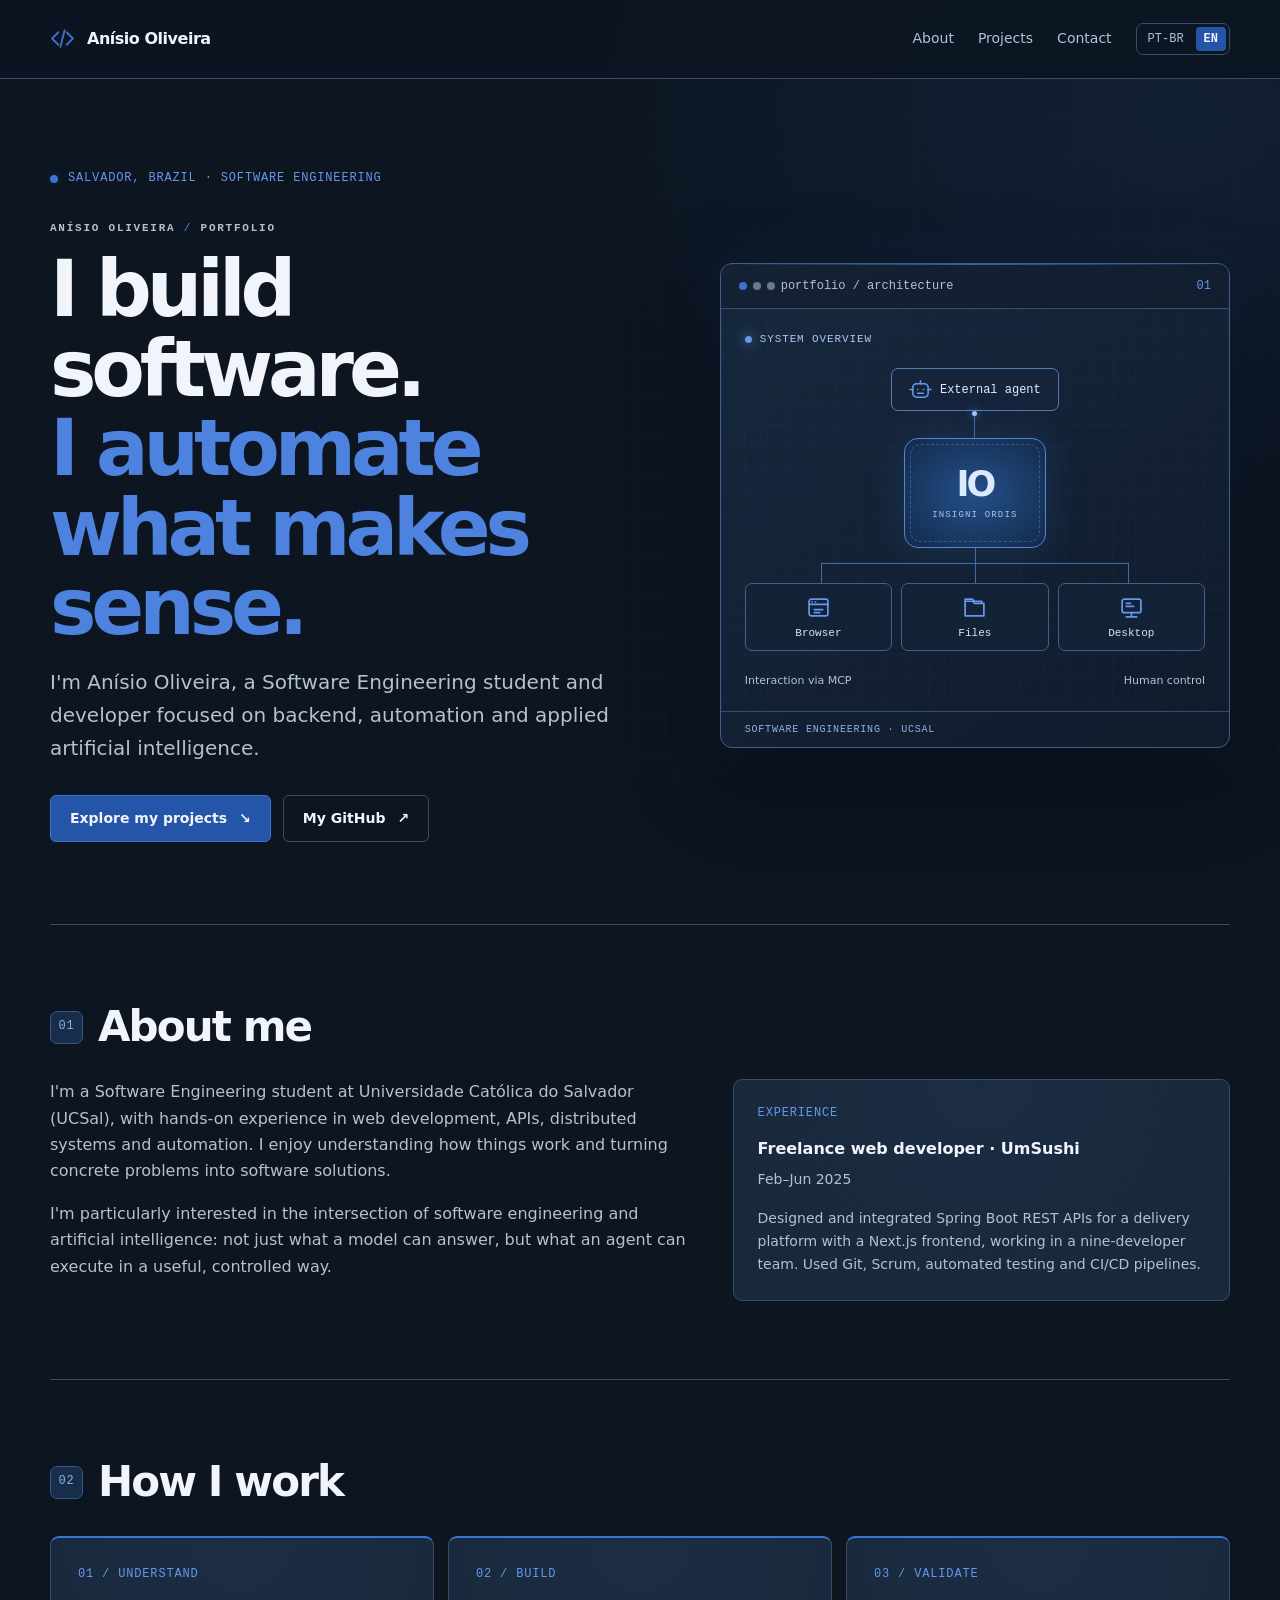
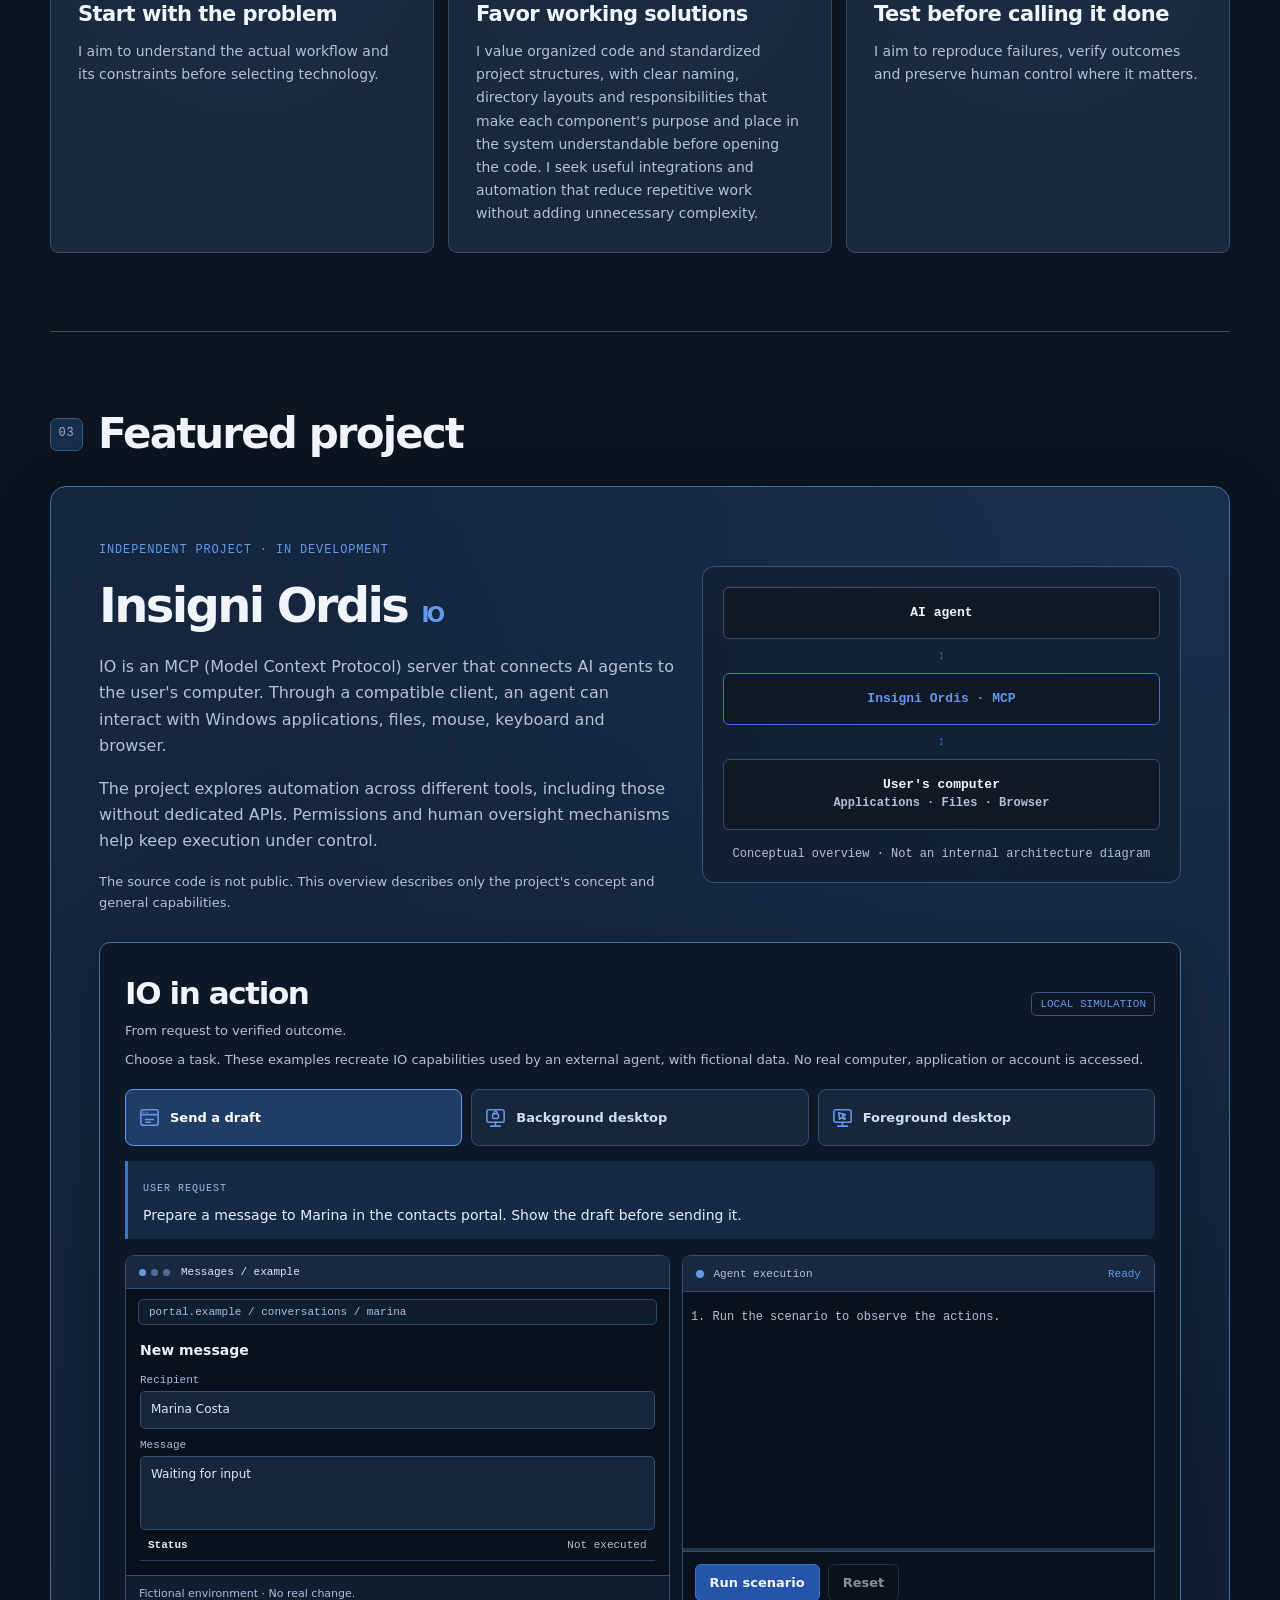
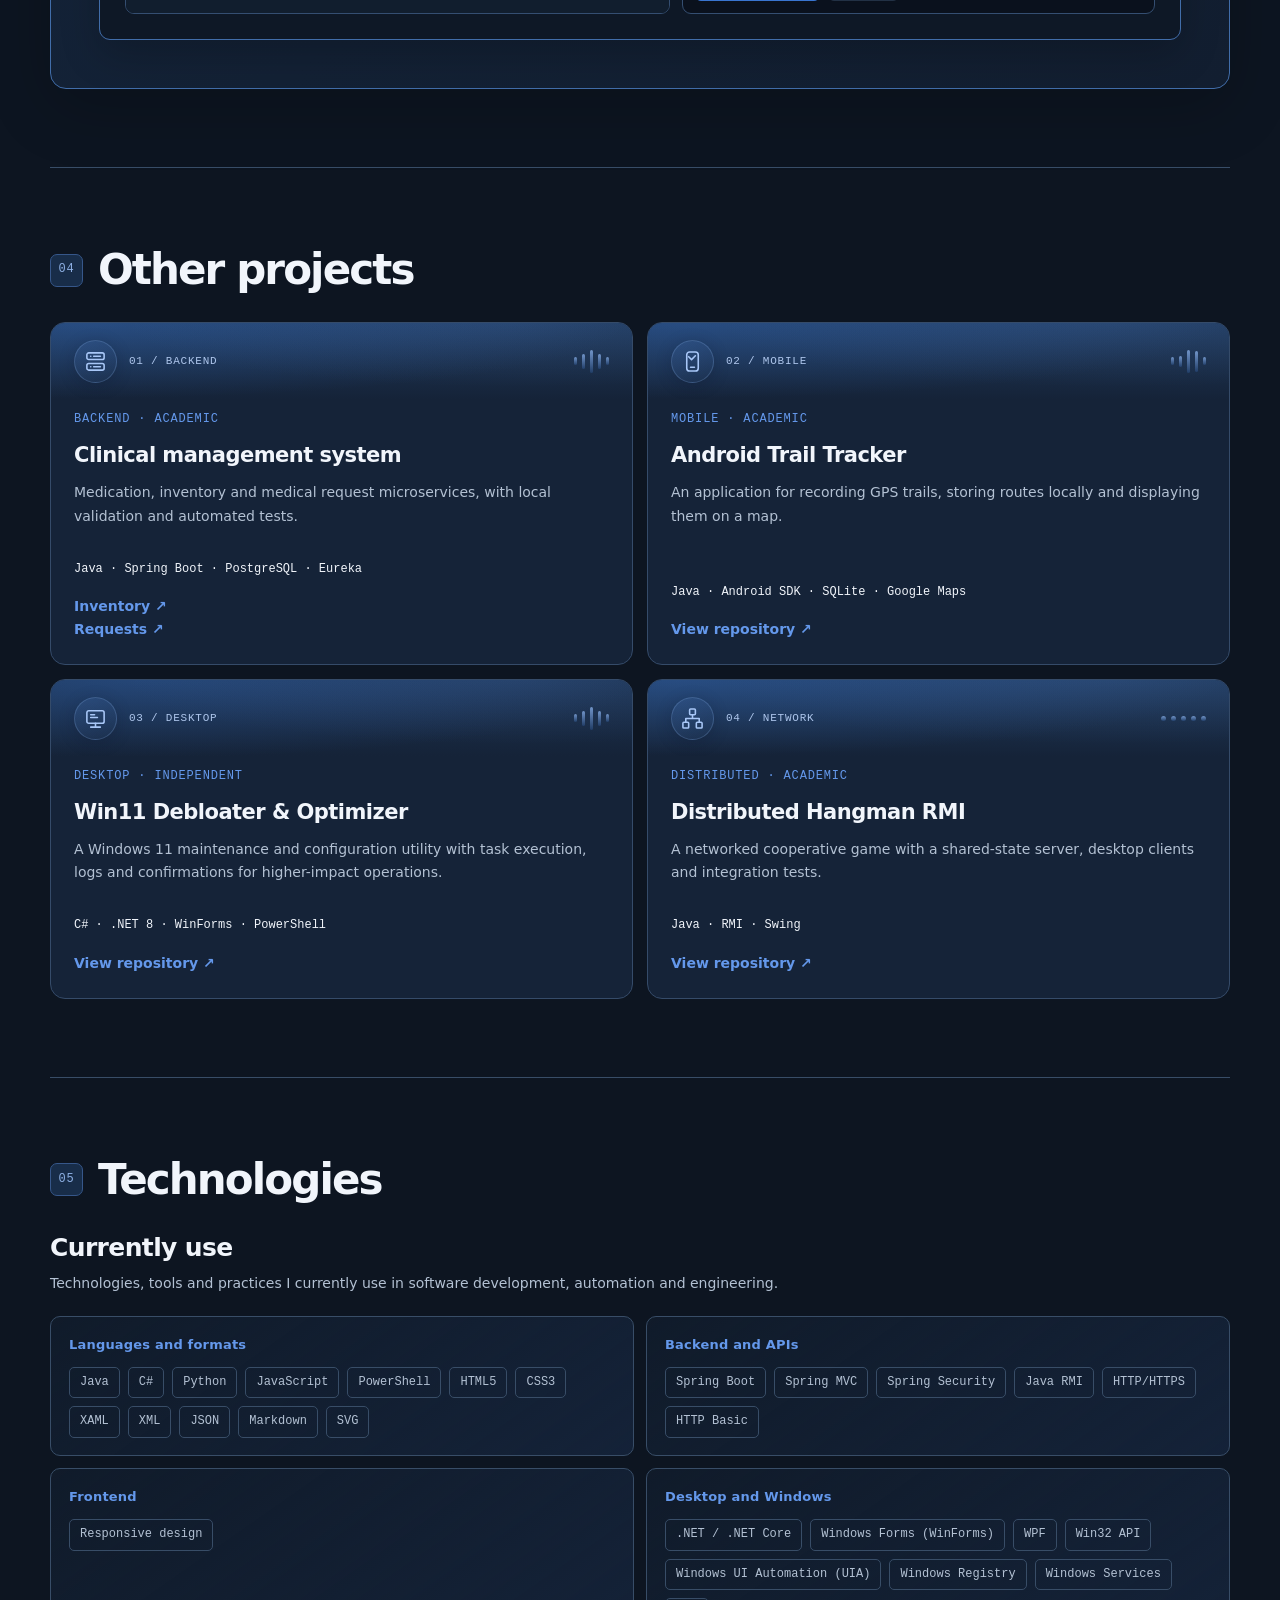
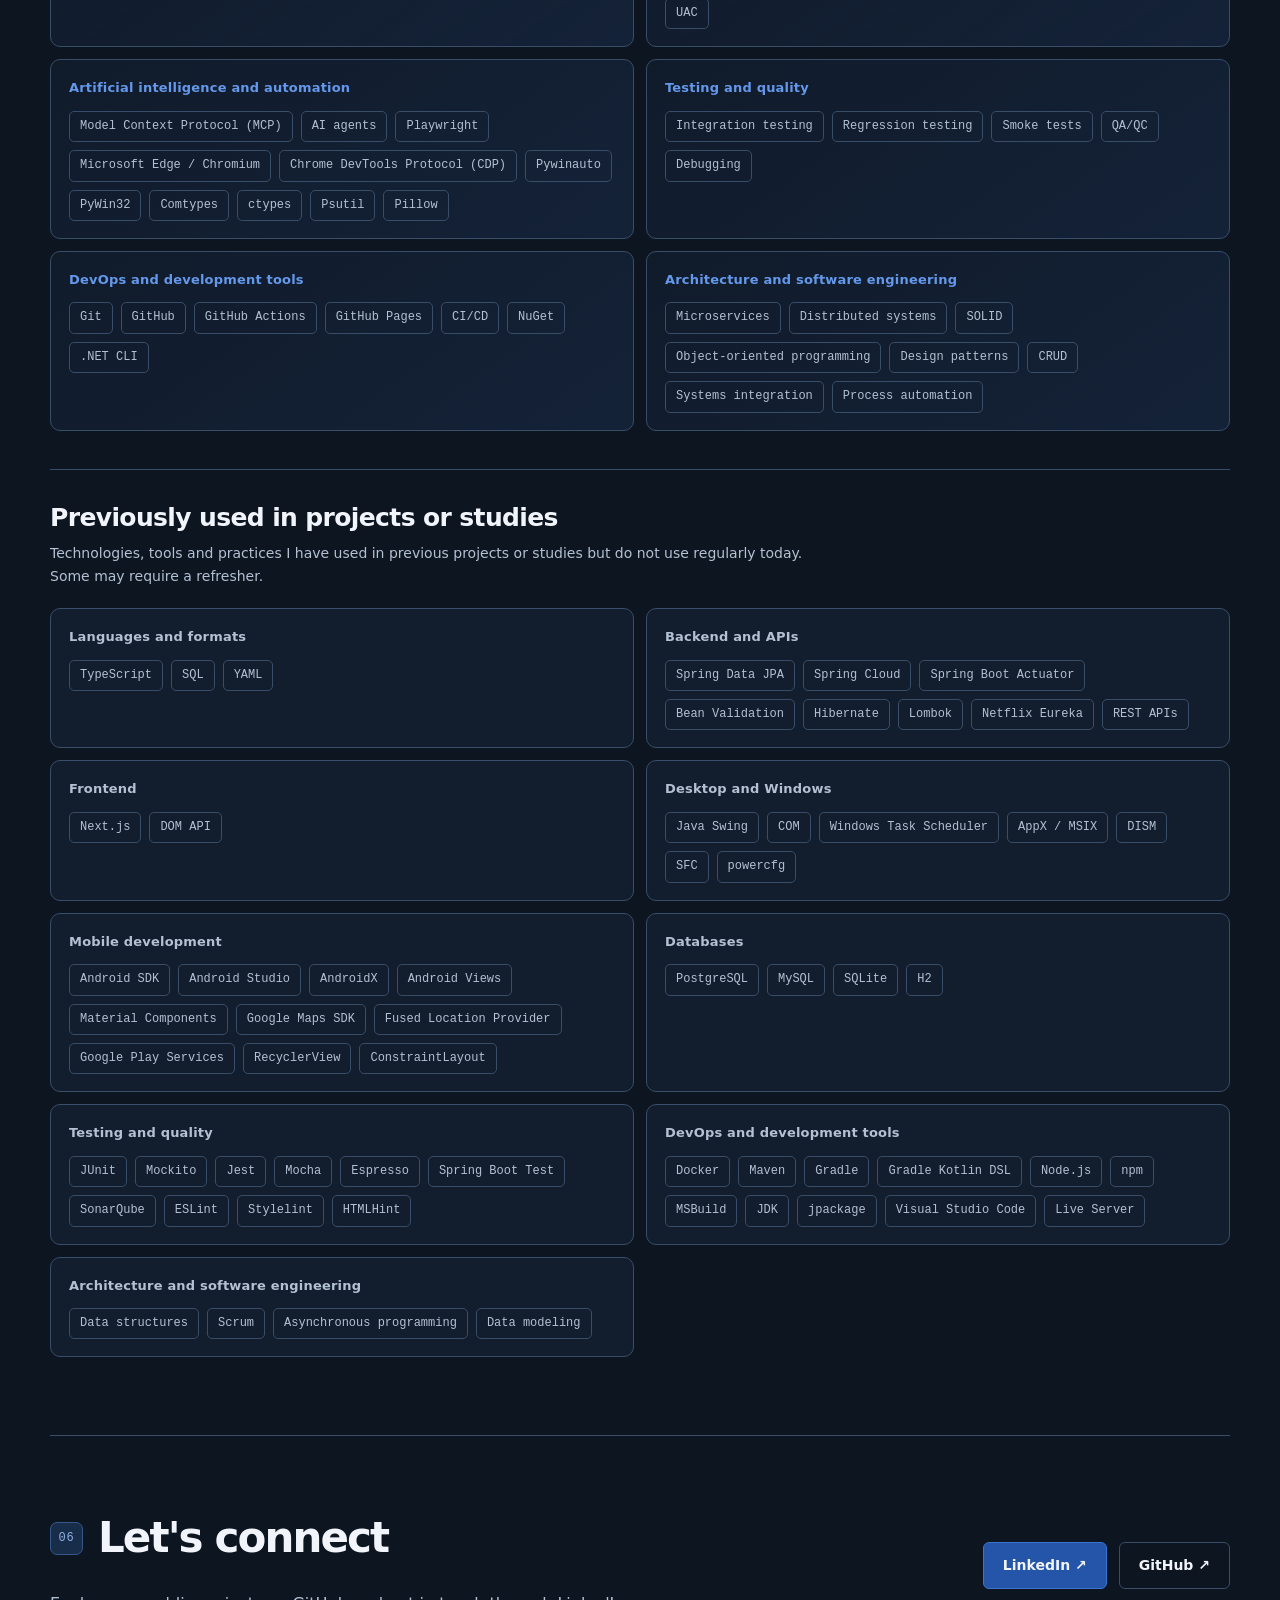
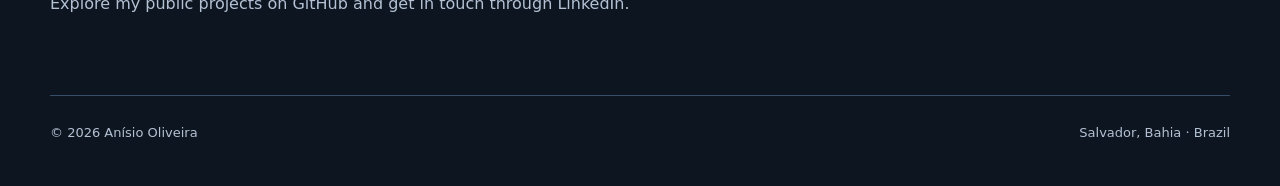
==== commit 6fea9616: "Separate current technologies from previous project and study experience" ====
--- a/en/index.html
+++ b/en/index.html
@@ -14,7 +14,7 @@
 <link rel="alternate" hreflang="en" href="https://lugarty.github.io/en/">
 <link rel="alternate" hreflang="x-default" href="https://lugarty.github.io/">
 <link rel="icon" type="image/svg+xml" href="../assets/icon.svg?v=5">
-<link rel="stylesheet" href="../assets/style.css?v=8">
+<link rel="stylesheet" href="../assets/style.css?v=9">
 <script defer src="../assets/site.js?v=10"></script>
 </head>
 <body>
@@ -34,7 +34,89 @@
 <div class="feature"><div><span class="tag">Independent project · In development</span><h3>Insigni Ordis <small style="font-size:.45em;color:var(--accent)">IO</small></h3><p>IO is an MCP (Model Context Protocol) server that connects AI agents to the user's computer. Through a compatible client, an agent can interact with Windows applications, files, mouse, keyboard and browser.</p><p>The project explores automation across different tools, including those without dedicated APIs. Permissions and human oversight mechanisms help keep execution under control.</p><p style="font-size:13px">The source code is not public. This overview describes only the project's concept and general capabilities.</p></div>
 <div class="diagram" aria-label="Conceptual overview · Not an internal architecture diagram"><div class="node">AI agent</div><div class="arrow" aria-hidden="true">↕</div><div class="node active">Insigni Ordis · MCP</div><div class="arrow" aria-hidden="true">↕</div><div class="node">User's computer<br><span style="color:var(--muted);font-size:12px">Applications · Files · Browser</span></div><div class="diagram-caption">Conceptual overview · Not an internal architecture diagram</div></div><div class="demo mission-demo" hidden><div class="demo-heading"><div><h4>IO in action</h4><p>From request to verified outcome.</p></div><span class="demo-label">LOCAL SIMULATION</span></div><p class="demo-intro">Choose a task. These examples recreate IO capabilities used by an external agent, with fictional data. No real computer, application or account is accessed.</p><div class="scenario-tabs" role="group" aria-label="USER REQUEST"><button type="button" class="scenario-tab" data-scenario="browser" aria-pressed="true"><svg aria-hidden="true" viewBox="0 0 24 24" fill="none" stroke="currentColor" stroke-width="1.65" stroke-linecap="round" stroke-linejoin="round"><rect x="3" y="4" width="18" height="16" rx="2"/><path d="M3 9h18M6 6.5h.1m3 0h.1M8 14h8m-8 3h5"/></svg><span>Send a draft</span></button><button type="button" class="scenario-tab" data-scenario="background" aria-pressed="false"><svg aria-hidden="true" viewBox="0 0 24 24" fill="none" stroke="currentColor" stroke-width="1.65" stroke-linecap="round" stroke-linejoin="round"><rect x="3" y="4" width="18" height="13" rx="2"/><path d="M12 17v4m-5 0h10"/><rect x="9" y="8" width="6" height="5" rx="1"/><path d="M10.5 8V7a1.5 1.5 0 0 1 3 0v1"/></svg><span>Background desktop</span></button><button type="button" class="scenario-tab" data-scenario="foreground" aria-pressed="false"><svg aria-hidden="true" viewBox="0 0 24 24" fill="none" stroke="currentColor" stroke-width="1.65" stroke-linecap="round" stroke-linejoin="round"><rect x="3" y="4" width="18" height="13" rx="2"/><path d="M12 17v4m-5 0h10M8 7l1 7 2-2 3 2 1-1-3-3 3-1z"/></svg><span>Foreground desktop</span></button></div><div class="mission-request"><span>USER REQUEST</span><p class="demo-scenario"></p></div><div class="mission-grid"><div class="mock-workspace"><div class="mock-top"><div class="window-dots" aria-hidden="true"><i></i><i></i><i></i></div><span class="mock-title">Simulated workspace</span></div><div class="mock-address"></div><div class="mock-body"></div><div class="mock-footer" aria-live="polite"></div></div><div class="mission-trace"><div class="demo-screen-top"><span class="demo-lamp" aria-hidden="true"></span><span>Agent execution</span><span class="demo-status" role="status">Ready</span></div><ol class="demo-log" aria-live="polite" aria-relevant="additions text"><li>Run the scenario to follow the actions.</li></ol><div class="demo-meter" role="progressbar" aria-label="Simulation progress" aria-valuemin="0" aria-valuemax="100" aria-valuenow="0"><span></span></div><div class="demo-actions"><button class="demo-button" type="button" data-action="run">Run scenario</button><button class="demo-button approval-button" type="button" data-action="approve" hidden>Approve and continue</button><button class="demo-button secondary" type="button" data-action="reset" disabled>Reset</button></div></div></div></div></div></section>
 <section class="section"><div class="section-head"><span class="index">04</span><h2>Other projects</h2></div><div class="projects"><article class="project project-backend"><div class="project-visual" aria-hidden="true"><div class="project-emblem"><svg aria-hidden="true" viewBox="0 0 24 24" fill="none" stroke="currentColor" stroke-width="1.65" stroke-linecap="round" stroke-linejoin="round"><rect x="3" y="3" width="18" height="7" rx="2"/><rect x="3" y="14" width="18" height="7" rx="2"/><path d="M7 6.5h.1m3 0h7M7 17.5h.1m3 0h7"/></svg></div><span class="project-code">01 / BACKEND</span><div class="project-signal"><i></i><i></i><i></i><i></i><i></i></div></div><span class="tag">Backend · Academic</span><h3>Clinical management system</h3><p>Medication, inventory and medical request microservices, with local validation and automated tests.</p><div class="stack">Java · Spring Boot · PostgreSQL · Eureka</div><a href="https://github.com/Lugarty/medicamentos-service">Inventory ↗</a><a href="https://github.com/Lugarty/solicitacoes-service">Requests ↗</a></article><article class="project project-mobile"><div class="project-visual" aria-hidden="true"><div class="project-emblem"><svg aria-hidden="true" viewBox="0 0 24 24" fill="none" stroke="currentColor" stroke-width="1.65" stroke-linecap="round" stroke-linejoin="round"><rect x="6" y="2" width="12" height="20" rx="3"/><path d="M10 18h4M8 7l3 3 4-4"/></svg></div><span class="project-code">02 / MOBILE</span><div class="project-signal"><i></i><i></i><i></i><i></i><i></i></div></div><span class="tag">Mobile · Academic</span><h3>Android Trail Tracker</h3><p>An application for recording GPS trails, storing routes locally and displaying them on a map.</p><div class="stack">Java · Android SDK · SQLite · Google Maps</div><a href="https://github.com/Lugarty/android-trail-tracker">View repository ↗</a></article><article class="project project-desktop"><div class="project-visual" aria-hidden="true"><div class="project-emblem"><svg aria-hidden="true" viewBox="0 0 24 24" fill="none" stroke="currentColor" stroke-width="1.65" stroke-linecap="round" stroke-linejoin="round"><rect x="3" y="4" width="18" height="13" rx="2"/><path d="M12 17v4m-5 0h10M7 8h4m-4 3h7"/></svg></div><span class="project-code">03 / DESKTOP</span><div class="project-signal"><i></i><i></i><i></i><i></i><i></i></div></div><span class="tag">Desktop · Independent</span><h3>Win11 Debloater & Optimizer</h3><p>A Windows 11 maintenance and configuration utility with task execution, logs and confirmations for higher-impact operations.</p><div class="stack">C# · .NET 8 · WinForms · PowerShell</div><a href="https://github.com/Lugarty/Win11-Debloater-Optimizer">View repository ↗</a></article><article class="project project-network"><div class="project-visual" aria-hidden="true"><div class="project-emblem"><svg aria-hidden="true" viewBox="0 0 24 24" fill="none" stroke="currentColor" stroke-width="1.65" stroke-linecap="round" stroke-linejoin="round"><rect x="9" y="2" width="6" height="6" rx="1"/><rect x="2" y="16" width="6" height="6" rx="1"/><rect x="16" y="16" width="6" height="6" rx="1"/><path d="M12 8v4H5v4m7-4h7v4"/></svg></div><span class="project-code">04 / NETWORK</span><div class="project-signal"><i></i><i></i><i></i><i></i><i></i></div></div><span class="tag">Distributed · Academic</span><h3>Distributed Hangman RMI</h3><p>A networked cooperative game with a shared-state server, desktop clients and integration tests.</p><div class="stack">Java · RMI · Swing</div><a href="https://github.com/Lugarty/hangman-rmi-game">View repository ↗</a></article></div></section>
-<section class="section"><div class="section-head"><span class="index">05</span><h2>Technologies</h2></div><p>Tools I've used in projects and coursework.</p><div class="skills"><span>Java</span><span>C#</span><span>Python</span><span>JavaScript</span><span>TypeScript</span><span>SQL</span><span>PowerShell</span><span>Spring Boot</span><span>.NET</span><span>Next.js</span><span>PostgreSQL</span><span>MySQL</span><span>SQLite</span><span>Docker</span><span>Git</span><span>GitHub Actions</span><span>MCP</span></div></section>
+<section class="section" id="technologies">
+  <div class="section-head"><span class="index">05</span><h2>Technologies</h2></div>
+  <div class="technology-tier technology-tier--current" aria-labelledby="technologies-current">
+    <h3 id="technologies-current">Currently use</h3>
+    <p>Technologies, tools and practices I currently use in software development, automation and engineering.</p>
+    <div class="technology-groups">
+      <div class="technology-group">
+        <h4>Languages and formats</h4>
+        <div class="skills"><span>Java</span><span>C#</span><span>Python</span><span>JavaScript</span><span>PowerShell</span><span>HTML5</span><span>CSS3</span><span>XAML</span><span>XML</span><span>JSON</span><span>Markdown</span><span>SVG</span></div>
+      </div>
+      <div class="technology-group">
+        <h4>Backend and APIs</h4>
+        <div class="skills"><span>Spring Boot</span><span>Spring MVC</span><span>Spring Security</span><span>Java RMI</span><span>HTTP/HTTPS</span><span>HTTP Basic</span></div>
+      </div>
+      <div class="technology-group">
+        <h4>Frontend</h4>
+        <div class="skills"><span>Responsive design</span></div>
+      </div>
+      <div class="technology-group">
+        <h4>Desktop and Windows</h4>
+        <div class="skills"><span>.NET / .NET Core</span><span>Windows Forms (WinForms)</span><span>WPF</span><span>Win32 API</span><span>Windows UI Automation (UIA)</span><span>Windows Registry</span><span>Windows Services</span><span>UAC</span></div>
+      </div>
+      <div class="technology-group">
+        <h4>Artificial intelligence and automation</h4>
+        <div class="skills"><span>Model Context Protocol (MCP)</span><span>AI agents</span><span>Playwright</span><span>Microsoft Edge / Chromium</span><span>Chrome DevTools Protocol (CDP)</span><span>Pywinauto</span><span>PyWin32</span><span>Comtypes</span><span>ctypes</span><span>Psutil</span><span>Pillow</span></div>
+      </div>
+      <div class="technology-group">
+        <h4>Testing and quality</h4>
+        <div class="skills"><span>Integration testing</span><span>Regression testing</span><span>Smoke tests</span><span>QA/QC</span><span>Debugging</span></div>
+      </div>
+      <div class="technology-group">
+        <h4>DevOps and development tools</h4>
+        <div class="skills"><span>Git</span><span>GitHub</span><span>GitHub Actions</span><span>GitHub Pages</span><span>CI/CD</span><span>NuGet</span><span>.NET CLI</span></div>
+      </div>
+      <div class="technology-group">
+        <h4>Architecture and software engineering</h4>
+        <div class="skills"><span>Microservices</span><span>Distributed systems</span><span>SOLID</span><span>Object-oriented programming</span><span>Design patterns</span><span>CRUD</span><span>Systems integration</span><span>Process automation</span></div>
+      </div>
+    </div>
+  </div>
+  <div class="technology-tier technology-tier--previous" aria-labelledby="technologies-previous">
+    <h3 id="technologies-previous">Previously used in projects or studies</h3>
+    <p>Technologies, tools and practices I have used in previous projects or studies but do not use regularly today. Some may require a refresher.</p>
+    <div class="technology-groups">
+      <div class="technology-group">
+        <h4>Languages and formats</h4>
+        <div class="skills"><span>TypeScript</span><span>SQL</span><span>YAML</span></div>
+      </div>
+      <div class="technology-group">
+        <h4>Backend and APIs</h4>
+        <div class="skills"><span>Spring Data JPA</span><span>Spring Cloud</span><span>Spring Boot Actuator</span><span>Bean Validation</span><span>Hibernate</span><span>Lombok</span><span>Netflix Eureka</span><span>REST APIs</span></div>
+      </div>
+      <div class="technology-group">
+        <h4>Frontend</h4>
+        <div class="skills"><span>Next.js</span><span>DOM API</span></div>
+      </div>
+      <div class="technology-group">
+        <h4>Desktop and Windows</h4>
+        <div class="skills"><span>Java Swing</span><span>COM</span><span>Windows Task Scheduler</span><span>AppX / MSIX</span><span>DISM</span><span>SFC</span><span>powercfg</span></div>
+      </div>
+      <div class="technology-group">
+        <h4>Mobile development</h4>
+        <div class="skills"><span>Android SDK</span><span>Android Studio</span><span>AndroidX</span><span>Android Views</span><span>Material Components</span><span>Google Maps SDK</span><span>Fused Location Provider</span><span>Google Play Services</span><span>RecyclerView</span><span>ConstraintLayout</span></div>
+      </div>
+      <div class="technology-group">
+        <h4>Databases</h4>
+        <div class="skills"><span>PostgreSQL</span><span>MySQL</span><span>SQLite</span><span>H2</span></div>
+      </div>
+      <div class="technology-group">
+        <h4>Testing and quality</h4>
+        <div class="skills"><span>JUnit</span><span>Mockito</span><span>Jest</span><span>Mocha</span><span>Espresso</span><span>Spring Boot Test</span><span>SonarQube</span><span>ESLint</span><span>Stylelint</span><span>HTMLHint</span></div>
+      </div>
+      <div class="technology-group">
+        <h4>DevOps and development tools</h4>
+        <div class="skills"><span>Docker</span><span>Maven</span><span>Gradle</span><span>Gradle Kotlin DSL</span><span>Node.js</span><span>npm</span><span>MSBuild</span><span>JDK</span><span>jpackage</span><span>Visual Studio Code</span><span>Live Server</span></div>
+      </div>
+      <div class="technology-group">
+        <h4>Architecture and software engineering</h4>
+        <div class="skills"><span>Data structures</span><span>Scrum</span><span>Asynchronous programming</span><span>Data modeling</span></div>
+      </div>
+    </div>
+  </div>
+</section>
 <section class="section contact" id="contact"><div><div class="section-head"><span class="index">06</span><h2>Let's connect</h2></div><p>Explore my public projects on GitHub and get in touch through LinkedIn.</p></div><div class="actions"><a class="button primary" href="https://www.linkedin.com/in/an%C3%ADsio-oliveira-albuquerque-filho-a01568292/">LinkedIn ↗</a><a class="button" href="https://github.com/Lugarty">GitHub ↗</a></div></section>
 </main><footer class="wrap site-footer"><span>© 2026 Anísio Oliveira</span><span>Salvador, Bahia · Brazil</span></footer>
 </body>
--- a/assets/style.css
+++ b/assets/style.css
@@ -152,3 +152,17 @@
 @media(max-width:900px){.wrap{width:min(100% - 42px,1180px)}.hero{grid-template-columns:1fr;min-height:0;gap:35px;padding:63px 0}.hero-system{max-width:550px;width:100%;justify-self:start}.feature{grid-template-columns:1fr}.mission-grid{grid-template-columns:1fr}.section{padding:59px 0}}
 @media(max-width:520px){.wrap{width:calc(100% - 32px)}.hero{padding:48px 0 55px}.hero h1{font-size:43px}.hero-name{margin-top:22px}.hero-system .system-content{padding:18px 12px}.system-bottom{font-size:10px}.system-footer{padding:11px 13px}.scenario-tabs{grid-template-columns:1fr}.scenario-tab{min-height:42px}.mission-demo{padding:13px}.mock-body{min-height:205px}.mission-trace .demo-log{min-height:140px}.project{padding:0 20px 20px}.project .project-visual{height:68px;margin:0 -20px 10px;padding:12px 20px;gap:10px}.project-emblem{width:38px;height:38px}.project-emblem svg{width:21px;height:21px}.project-code{font-size:10px}.feature{padding:17px}.section{padding:48px 0}.system-endpoints{gap:6px}}
 @media(prefers-reduced-motion:reduce){.system-line i{animation:none}.mock-field.changed{animation:none}}
+
+/* Technology inventory: current practice and previous experience. */
+#technologies .technology-tier{margin-top:28px}
+#technologies .technology-tier+.technology-tier{margin-top:38px;padding-top:32px;border-top:1px solid var(--line)}
+#technologies .technology-tier>h3{font-size:clamp(20px,2.5vw,25px);margin-bottom:8px}
+#technologies .technology-tier>p{max-width:760px;font-size:14px;margin-bottom:20px}
+#technologies .technology-groups{display:grid;grid-template-columns:repeat(2,minmax(0,1fr));gap:12px}
+#technologies .technology-group{min-width:0;padding:17px 18px;border:1px solid var(--line);border-radius:10px;background:linear-gradient(145deg,#192d4640,#142238);align-self:stretch}
+#technologies .technology-group h4{margin:0 0 12px;font-size:13px;font-weight:650;color:var(--accent-text);letter-spacing:.015em}
+#technologies .technology-group .skills{margin-top:0}
+#technologies .technology-group .skills span{max-width:100%;overflow-wrap:anywhere;line-height:1.45}
+#technologies .technology-tier--previous .technology-group{background:#121e2e}
+#technologies .technology-tier--previous .technology-group h4{color:var(--muted)}
+@media(max-width:700px){#technologies .technology-groups{grid-template-columns:1fr}#technologies .technology-group{padding:14px}}
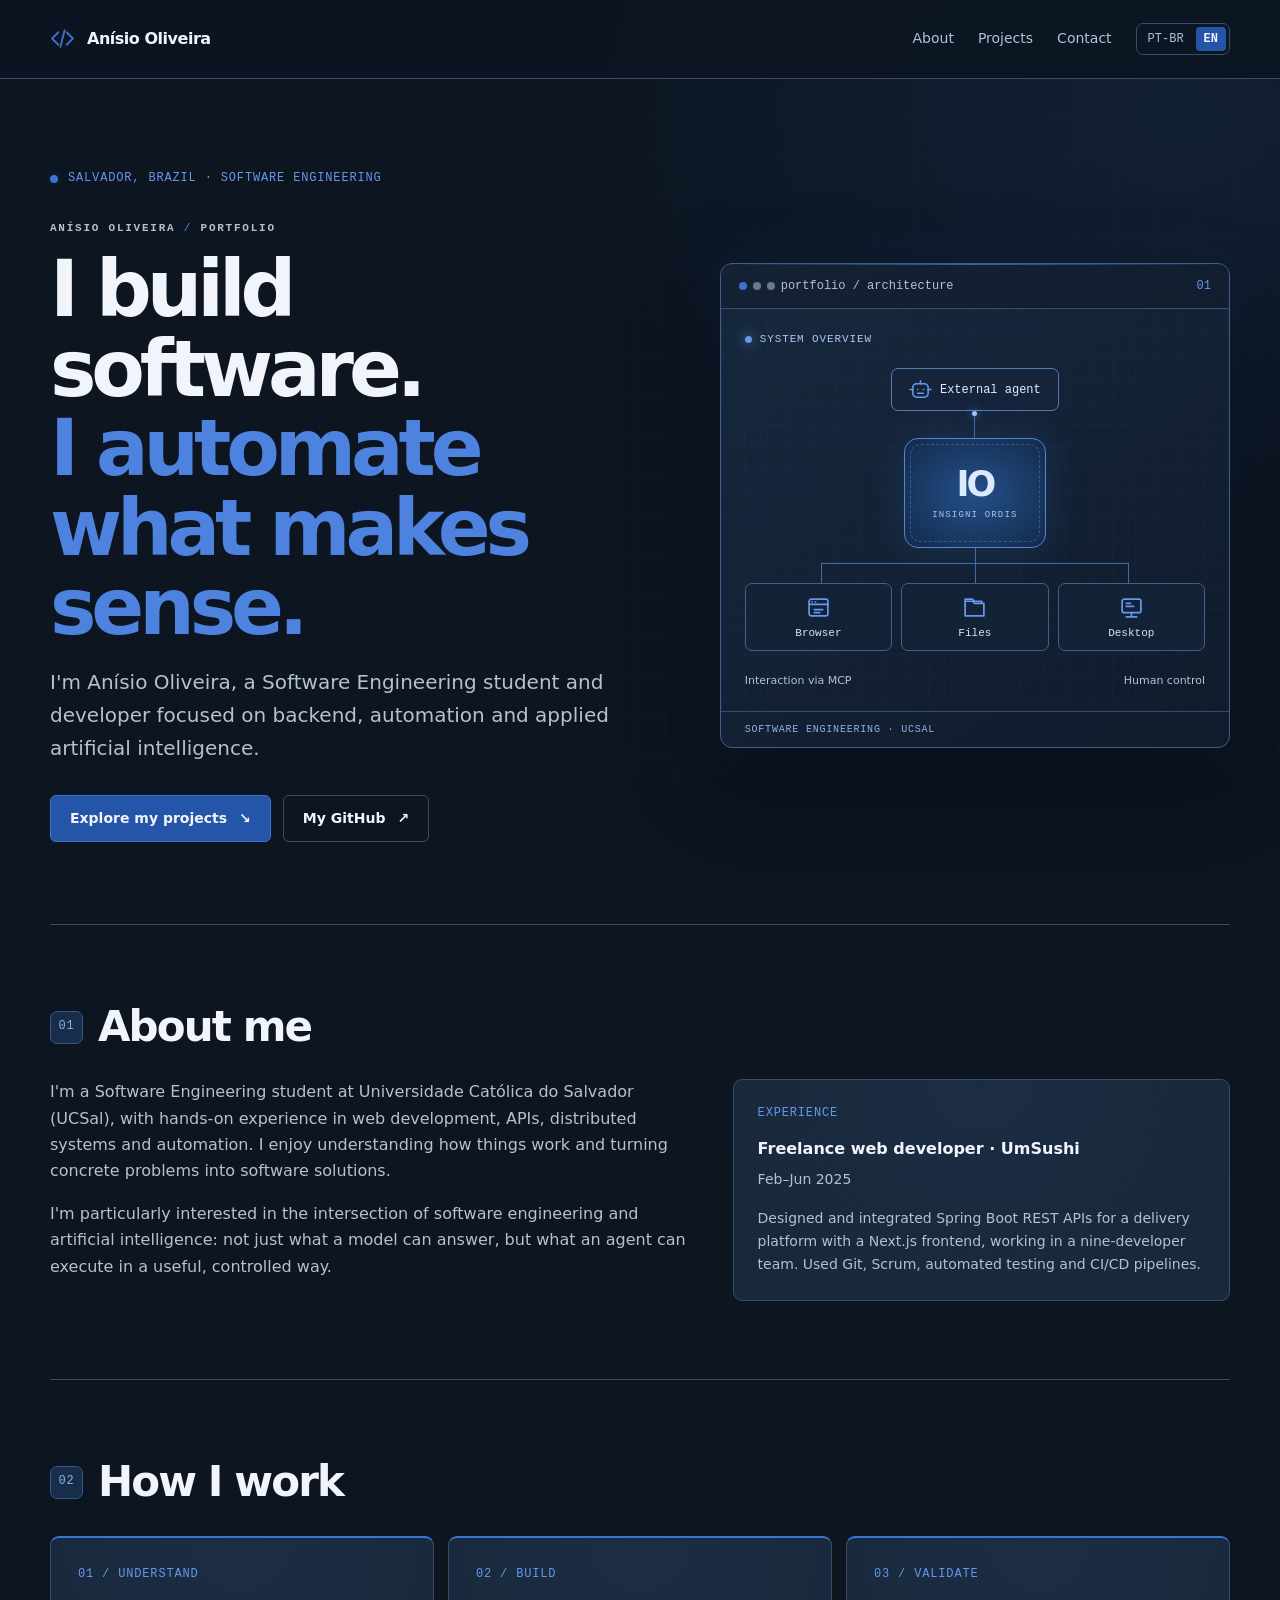
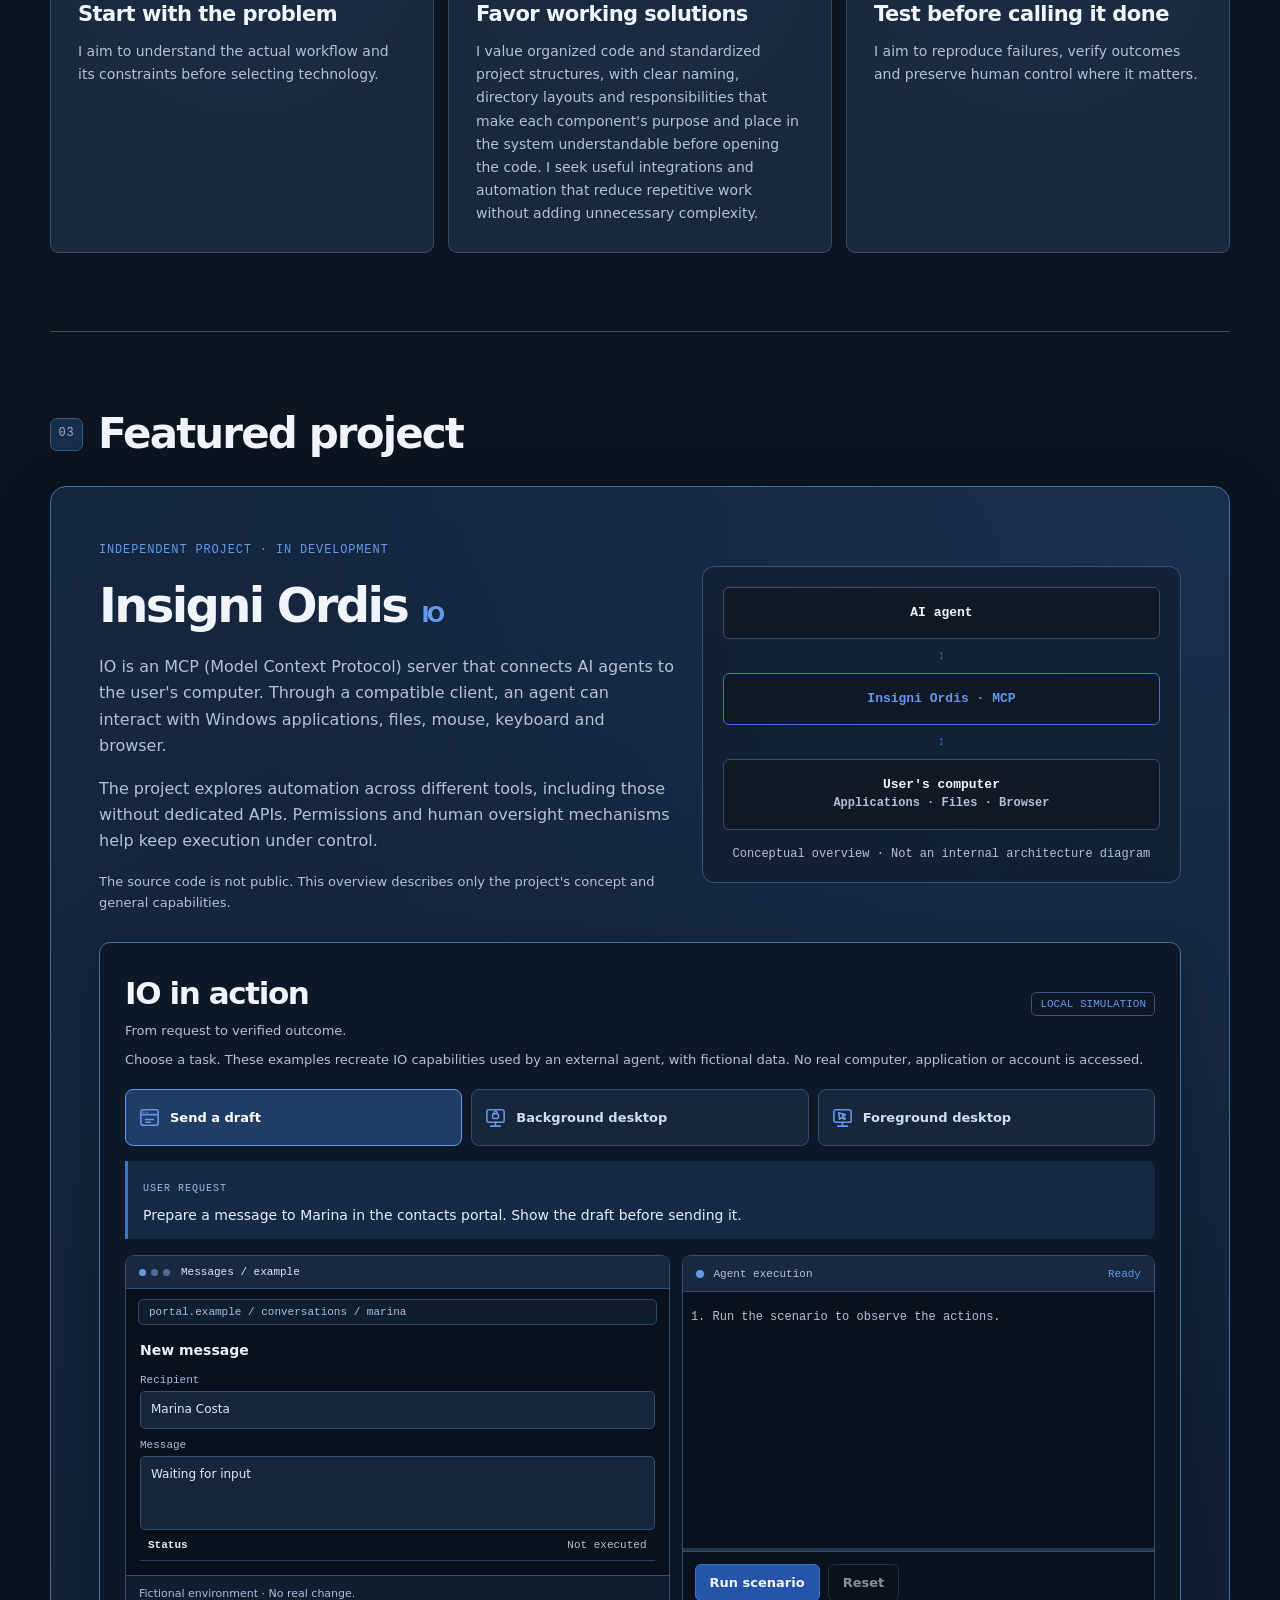
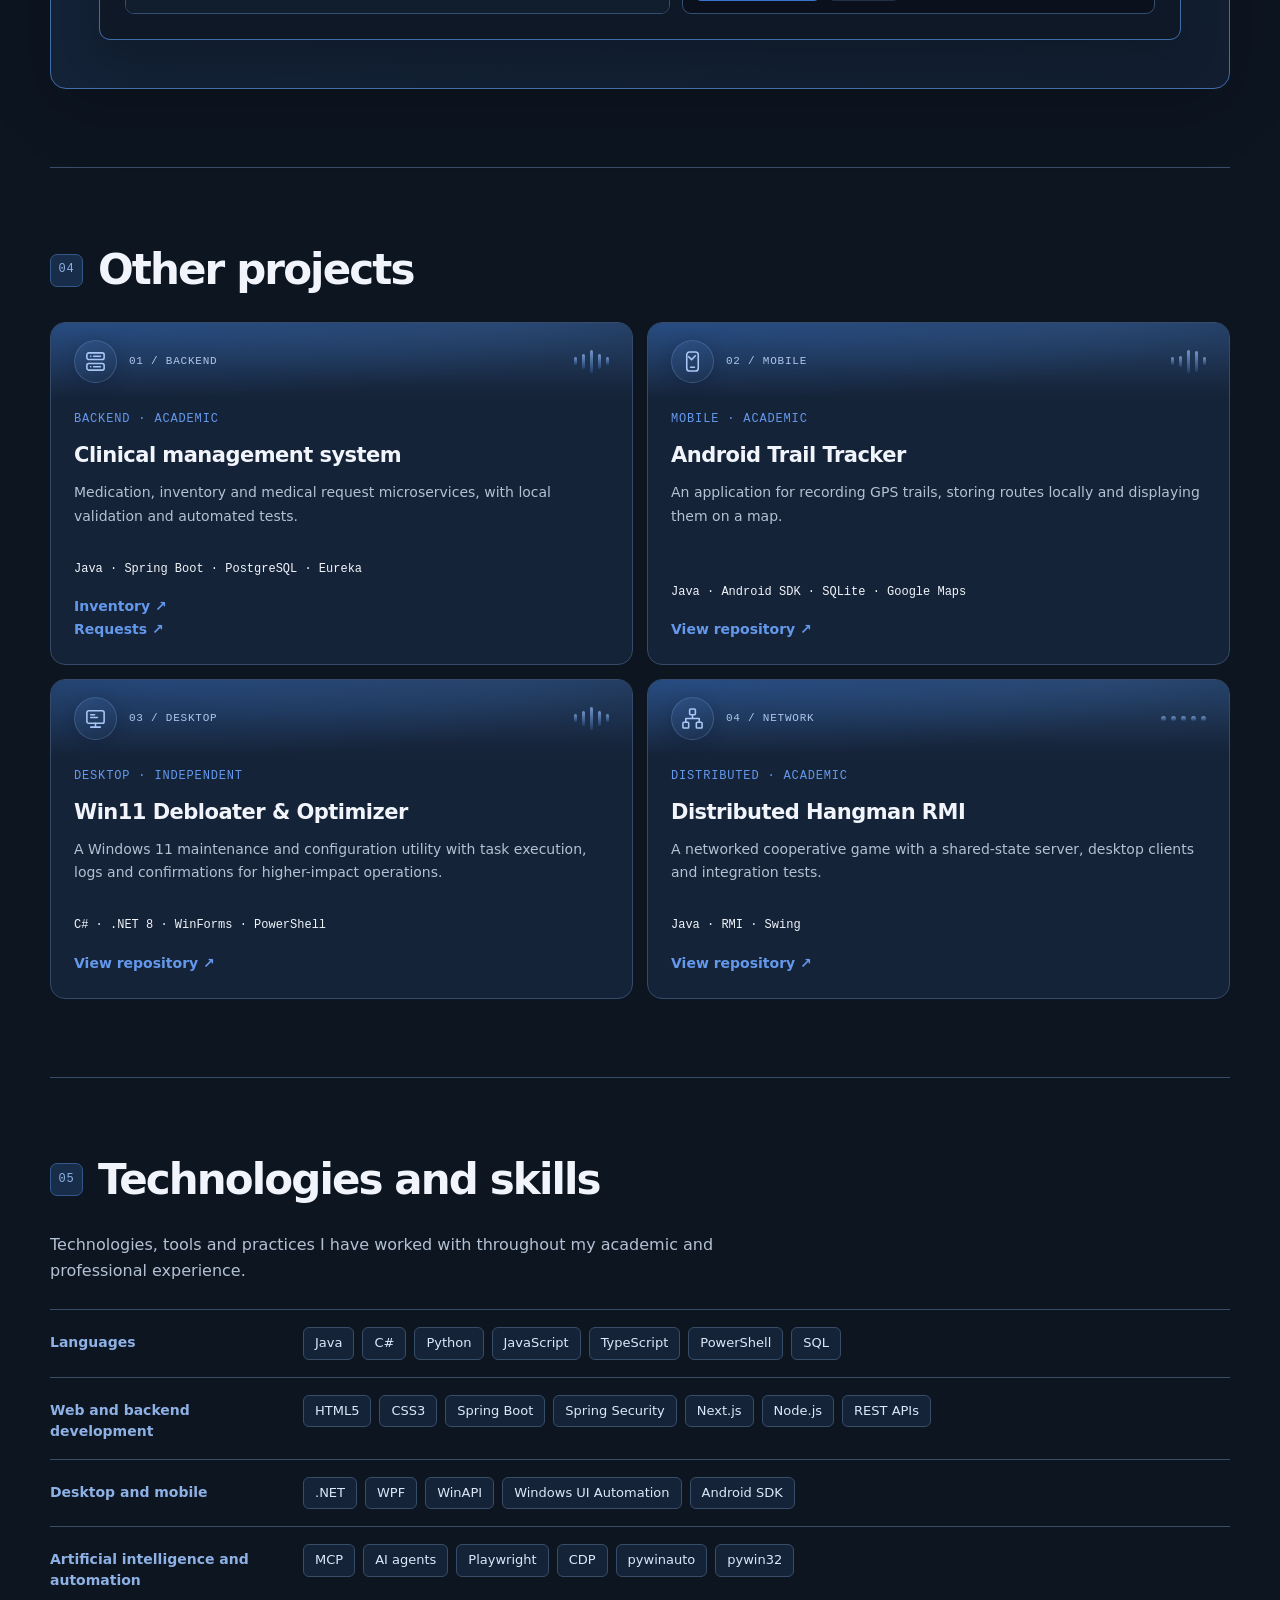
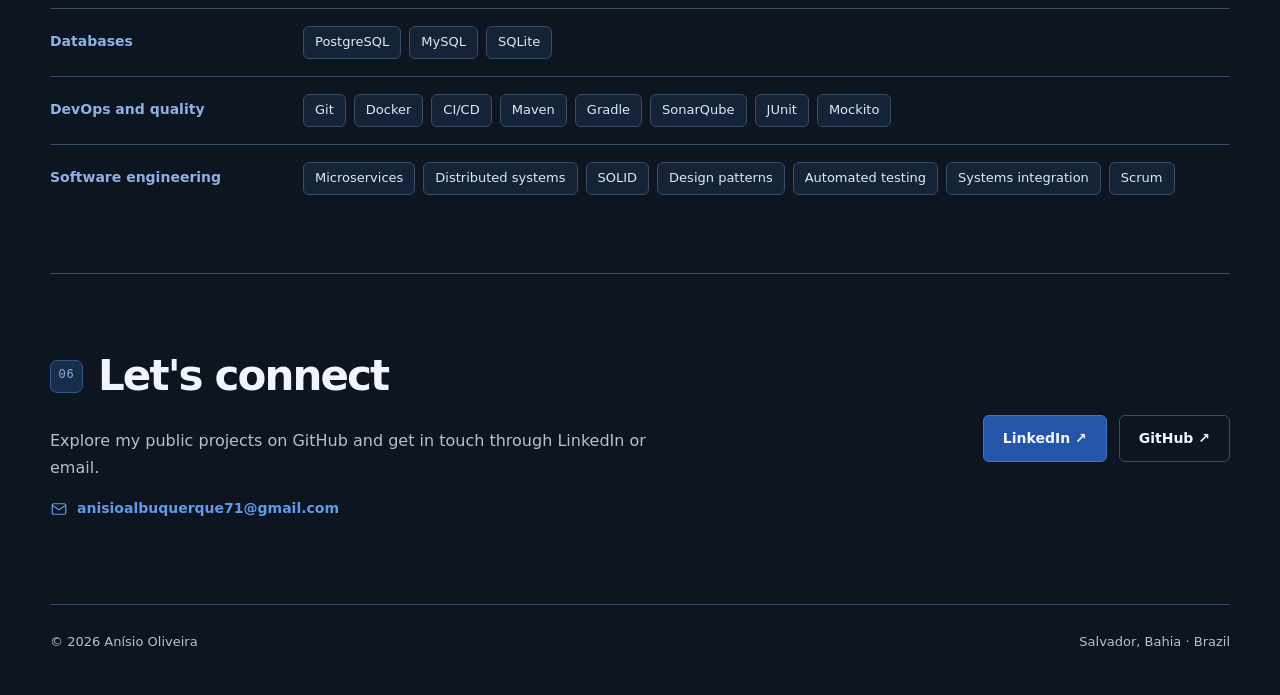
==== commit 729b7fae: "Simplify technology overview and add direct email contact" ====
--- a/en/index.html
+++ b/en/index.html
@@ -14,7 +14,7 @@
 <link rel="alternate" hreflang="en" href="https://lugarty.github.io/en/">
 <link rel="alternate" hreflang="x-default" href="https://lugarty.github.io/">
 <link rel="icon" type="image/svg+xml" href="../assets/icon.svg?v=5">
-<link rel="stylesheet" href="../assets/style.css?v=9">
+<link rel="stylesheet" href="../assets/style.css?v=10">
 <script defer src="../assets/site.js?v=10"></script>
 </head>
 <body>
@@ -34,90 +34,41 @@
 <div class="feature"><div><span class="tag">Independent project · In development</span><h3>Insigni Ordis <small style="font-size:.45em;color:var(--accent)">IO</small></h3><p>IO is an MCP (Model Context Protocol) server that connects AI agents to the user's computer. Through a compatible client, an agent can interact with Windows applications, files, mouse, keyboard and browser.</p><p>The project explores automation across different tools, including those without dedicated APIs. Permissions and human oversight mechanisms help keep execution under control.</p><p style="font-size:13px">The source code is not public. This overview describes only the project's concept and general capabilities.</p></div>
 <div class="diagram" aria-label="Conceptual overview · Not an internal architecture diagram"><div class="node">AI agent</div><div class="arrow" aria-hidden="true">↕</div><div class="node active">Insigni Ordis · MCP</div><div class="arrow" aria-hidden="true">↕</div><div class="node">User's computer<br><span style="color:var(--muted);font-size:12px">Applications · Files · Browser</span></div><div class="diagram-caption">Conceptual overview · Not an internal architecture diagram</div></div><div class="demo mission-demo" hidden><div class="demo-heading"><div><h4>IO in action</h4><p>From request to verified outcome.</p></div><span class="demo-label">LOCAL SIMULATION</span></div><p class="demo-intro">Choose a task. These examples recreate IO capabilities used by an external agent, with fictional data. No real computer, application or account is accessed.</p><div class="scenario-tabs" role="group" aria-label="USER REQUEST"><button type="button" class="scenario-tab" data-scenario="browser" aria-pressed="true"><svg aria-hidden="true" viewBox="0 0 24 24" fill="none" stroke="currentColor" stroke-width="1.65" stroke-linecap="round" stroke-linejoin="round"><rect x="3" y="4" width="18" height="16" rx="2"/><path d="M3 9h18M6 6.5h.1m3 0h.1M8 14h8m-8 3h5"/></svg><span>Send a draft</span></button><button type="button" class="scenario-tab" data-scenario="background" aria-pressed="false"><svg aria-hidden="true" viewBox="0 0 24 24" fill="none" stroke="currentColor" stroke-width="1.65" stroke-linecap="round" stroke-linejoin="round"><rect x="3" y="4" width="18" height="13" rx="2"/><path d="M12 17v4m-5 0h10"/><rect x="9" y="8" width="6" height="5" rx="1"/><path d="M10.5 8V7a1.5 1.5 0 0 1 3 0v1"/></svg><span>Background desktop</span></button><button type="button" class="scenario-tab" data-scenario="foreground" aria-pressed="false"><svg aria-hidden="true" viewBox="0 0 24 24" fill="none" stroke="currentColor" stroke-width="1.65" stroke-linecap="round" stroke-linejoin="round"><rect x="3" y="4" width="18" height="13" rx="2"/><path d="M12 17v4m-5 0h10M8 7l1 7 2-2 3 2 1-1-3-3 3-1z"/></svg><span>Foreground desktop</span></button></div><div class="mission-request"><span>USER REQUEST</span><p class="demo-scenario"></p></div><div class="mission-grid"><div class="mock-workspace"><div class="mock-top"><div class="window-dots" aria-hidden="true"><i></i><i></i><i></i></div><span class="mock-title">Simulated workspace</span></div><div class="mock-address"></div><div class="mock-body"></div><div class="mock-footer" aria-live="polite"></div></div><div class="mission-trace"><div class="demo-screen-top"><span class="demo-lamp" aria-hidden="true"></span><span>Agent execution</span><span class="demo-status" role="status">Ready</span></div><ol class="demo-log" aria-live="polite" aria-relevant="additions text"><li>Run the scenario to follow the actions.</li></ol><div class="demo-meter" role="progressbar" aria-label="Simulation progress" aria-valuemin="0" aria-valuemax="100" aria-valuenow="0"><span></span></div><div class="demo-actions"><button class="demo-button" type="button" data-action="run">Run scenario</button><button class="demo-button approval-button" type="button" data-action="approve" hidden>Approve and continue</button><button class="demo-button secondary" type="button" data-action="reset" disabled>Reset</button></div></div></div></div></div></section>
 <section class="section"><div class="section-head"><span class="index">04</span><h2>Other projects</h2></div><div class="projects"><article class="project project-backend"><div class="project-visual" aria-hidden="true"><div class="project-emblem"><svg aria-hidden="true" viewBox="0 0 24 24" fill="none" stroke="currentColor" stroke-width="1.65" stroke-linecap="round" stroke-linejoin="round"><rect x="3" y="3" width="18" height="7" rx="2"/><rect x="3" y="14" width="18" height="7" rx="2"/><path d="M7 6.5h.1m3 0h7M7 17.5h.1m3 0h7"/></svg></div><span class="project-code">01 / BACKEND</span><div class="project-signal"><i></i><i></i><i></i><i></i><i></i></div></div><span class="tag">Backend · Academic</span><h3>Clinical management system</h3><p>Medication, inventory and medical request microservices, with local validation and automated tests.</p><div class="stack">Java · Spring Boot · PostgreSQL · Eureka</div><a href="https://github.com/Lugarty/medicamentos-service">Inventory ↗</a><a href="https://github.com/Lugarty/solicitacoes-service">Requests ↗</a></article><article class="project project-mobile"><div class="project-visual" aria-hidden="true"><div class="project-emblem"><svg aria-hidden="true" viewBox="0 0 24 24" fill="none" stroke="currentColor" stroke-width="1.65" stroke-linecap="round" stroke-linejoin="round"><rect x="6" y="2" width="12" height="20" rx="3"/><path d="M10 18h4M8 7l3 3 4-4"/></svg></div><span class="project-code">02 / MOBILE</span><div class="project-signal"><i></i><i></i><i></i><i></i><i></i></div></div><span class="tag">Mobile · Academic</span><h3>Android Trail Tracker</h3><p>An application for recording GPS trails, storing routes locally and displaying them on a map.</p><div class="stack">Java · Android SDK · SQLite · Google Maps</div><a href="https://github.com/Lugarty/android-trail-tracker">View repository ↗</a></article><article class="project project-desktop"><div class="project-visual" aria-hidden="true"><div class="project-emblem"><svg aria-hidden="true" viewBox="0 0 24 24" fill="none" stroke="currentColor" stroke-width="1.65" stroke-linecap="round" stroke-linejoin="round"><rect x="3" y="4" width="18" height="13" rx="2"/><path d="M12 17v4m-5 0h10M7 8h4m-4 3h7"/></svg></div><span class="project-code">03 / DESKTOP</span><div class="project-signal"><i></i><i></i><i></i><i></i><i></i></div></div><span class="tag">Desktop · Independent</span><h3>Win11 Debloater & Optimizer</h3><p>A Windows 11 maintenance and configuration utility with task execution, logs and confirmations for higher-impact operations.</p><div class="stack">C# · .NET 8 · WinForms · PowerShell</div><a href="https://github.com/Lugarty/Win11-Debloater-Optimizer">View repository ↗</a></article><article class="project project-network"><div class="project-visual" aria-hidden="true"><div class="project-emblem"><svg aria-hidden="true" viewBox="0 0 24 24" fill="none" stroke="currentColor" stroke-width="1.65" stroke-linecap="round" stroke-linejoin="round"><rect x="9" y="2" width="6" height="6" rx="1"/><rect x="2" y="16" width="6" height="6" rx="1"/><rect x="16" y="16" width="6" height="6" rx="1"/><path d="M12 8v4H5v4m7-4h7v4"/></svg></div><span class="project-code">04 / NETWORK</span><div class="project-signal"><i></i><i></i><i></i><i></i><i></i></div></div><span class="tag">Distributed · Academic</span><h3>Distributed Hangman RMI</h3><p>A networked cooperative game with a shared-state server, desktop clients and integration tests.</p><div class="stack">Java · RMI · Swing</div><a href="https://github.com/Lugarty/hangman-rmi-game">View repository ↗</a></article></div></section>
-<section class="section" id="technologies">
-  <div class="section-head"><span class="index">05</span><h2>Technologies</h2></div>
-  <div class="technology-tier technology-tier--current" aria-labelledby="technologies-current">
-    <h3 id="technologies-current">Currently use</h3>
-    <p>Technologies, tools and practices I currently use in software development, automation and engineering.</p>
-    <div class="technology-groups">
-      <div class="technology-group">
-        <h4>Languages and formats</h4>
-        <div class="skills"><span>Java</span><span>C#</span><span>Python</span><span>JavaScript</span><span>PowerShell</span><span>HTML5</span><span>CSS3</span><span>XAML</span><span>XML</span><span>JSON</span><span>Markdown</span><span>SVG</span></div>
-      </div>
-      <div class="technology-group">
-        <h4>Backend and APIs</h4>
-        <div class="skills"><span>Spring Boot</span><span>Spring MVC</span><span>Spring Security</span><span>Java RMI</span><span>HTTP/HTTPS</span><span>HTTP Basic</span></div>
-      </div>
-      <div class="technology-group">
-        <h4>Frontend</h4>
-        <div class="skills"><span>Responsive design</span></div>
-      </div>
-      <div class="technology-group">
-        <h4>Desktop and Windows</h4>
-        <div class="skills"><span>.NET / .NET Core</span><span>Windows Forms (WinForms)</span><span>WPF</span><span>Win32 API</span><span>Windows UI Automation (UIA)</span><span>Windows Registry</span><span>Windows Services</span><span>UAC</span></div>
-      </div>
-      <div class="technology-group">
-        <h4>Artificial intelligence and automation</h4>
-        <div class="skills"><span>Model Context Protocol (MCP)</span><span>AI agents</span><span>Playwright</span><span>Microsoft Edge / Chromium</span><span>Chrome DevTools Protocol (CDP)</span><span>Pywinauto</span><span>PyWin32</span><span>Comtypes</span><span>ctypes</span><span>Psutil</span><span>Pillow</span></div>
-      </div>
-      <div class="technology-group">
-        <h4>Testing and quality</h4>
-        <div class="skills"><span>Integration testing</span><span>Regression testing</span><span>Smoke tests</span><span>QA/QC</span><span>Debugging</span></div>
-      </div>
-      <div class="technology-group">
-        <h4>DevOps and development tools</h4>
-        <div class="skills"><span>Git</span><span>GitHub</span><span>GitHub Actions</span><span>GitHub Pages</span><span>CI/CD</span><span>NuGet</span><span>.NET CLI</span></div>
-      </div>
-      <div class="technology-group">
-        <h4>Architecture and software engineering</h4>
-        <div class="skills"><span>Microservices</span><span>Distributed systems</span><span>SOLID</span><span>Object-oriented programming</span><span>Design patterns</span><span>CRUD</span><span>Systems integration</span><span>Process automation</span></div>
-      </div>
+<section class="section" id="technologies" aria-labelledby="technologies-title">
+  <div class="section-head"><span class="index">05</span><h2 id="technologies-title">Technologies and skills</h2></div>
+  <p class="technology-intro">Technologies, tools and practices I have worked with throughout my academic and professional experience.</p>
+  <div class="technology-groups">
+    <div class="technology-group">
+      <h3>Languages</h3>
+      <ul class="technology-skills"><li>Java</li><li>C#</li><li>Python</li><li>JavaScript</li><li>TypeScript</li><li>PowerShell</li><li>SQL</li></ul>
     </div>
-  </div>
-  <div class="technology-tier technology-tier--previous" aria-labelledby="technologies-previous">
-    <h3 id="technologies-previous">Previously used in projects or studies</h3>
-    <p>Technologies, tools and practices I have used in previous projects or studies but do not use regularly today. Some may require a refresher.</p>
-    <div class="technology-groups">
-      <div class="technology-group">
-        <h4>Languages and formats</h4>
-        <div class="skills"><span>TypeScript</span><span>SQL</span><span>YAML</span></div>
-      </div>
-      <div class="technology-group">
-        <h4>Backend and APIs</h4>
-        <div class="skills"><span>Spring Data JPA</span><span>Spring Cloud</span><span>Spring Boot Actuator</span><span>Bean Validation</span><span>Hibernate</span><span>Lombok</span><span>Netflix Eureka</span><span>REST APIs</span></div>
-      </div>
-      <div class="technology-group">
-        <h4>Frontend</h4>
-        <div class="skills"><span>Next.js</span><span>DOM API</span></div>
-      </div>
-      <div class="technology-group">
-        <h4>Desktop and Windows</h4>
-        <div class="skills"><span>Java Swing</span><span>COM</span><span>Windows Task Scheduler</span><span>AppX / MSIX</span><span>DISM</span><span>SFC</span><span>powercfg</span></div>
-      </div>
-      <div class="technology-group">
-        <h4>Mobile development</h4>
-        <div class="skills"><span>Android SDK</span><span>Android Studio</span><span>AndroidX</span><span>Android Views</span><span>Material Components</span><span>Google Maps SDK</span><span>Fused Location Provider</span><span>Google Play Services</span><span>RecyclerView</span><span>ConstraintLayout</span></div>
-      </div>
-      <div class="technology-group">
-        <h4>Databases</h4>
-        <div class="skills"><span>PostgreSQL</span><span>MySQL</span><span>SQLite</span><span>H2</span></div>
-      </div>
-      <div class="technology-group">
-        <h4>Testing and quality</h4>
-        <div class="skills"><span>JUnit</span><span>Mockito</span><span>Jest</span><span>Mocha</span><span>Espresso</span><span>Spring Boot Test</span><span>SonarQube</span><span>ESLint</span><span>Stylelint</span><span>HTMLHint</span></div>
-      </div>
-      <div class="technology-group">
-        <h4>DevOps and development tools</h4>
-        <div class="skills"><span>Docker</span><span>Maven</span><span>Gradle</span><span>Gradle Kotlin DSL</span><span>Node.js</span><span>npm</span><span>MSBuild</span><span>JDK</span><span>jpackage</span><span>Visual Studio Code</span><span>Live Server</span></div>
-      </div>
-      <div class="technology-group">
-        <h4>Architecture and software engineering</h4>
-        <div class="skills"><span>Data structures</span><span>Scrum</span><span>Asynchronous programming</span><span>Data modeling</span></div>
-      </div>
+    <div class="technology-group">
+      <h3>Web and backend development</h3>
+      <ul class="technology-skills"><li>HTML5</li><li>CSS3</li><li>Spring Boot</li><li>Spring Security</li><li>Next.js</li><li>Node.js</li><li>REST APIs</li></ul>
+    </div>
+    <div class="technology-group">
+      <h3>Desktop and mobile</h3>
+      <ul class="technology-skills"><li>.NET</li><li>WPF</li><li>WinAPI</li><li>Windows UI Automation</li><li>Android SDK</li></ul>
+    </div>
+    <div class="technology-group">
+      <h3>Artificial intelligence and automation</h3>
+      <ul class="technology-skills"><li>MCP</li><li>AI agents</li><li>Playwright</li><li>CDP</li><li>pywinauto</li><li>pywin32</li></ul>
+    </div>
+    <div class="technology-group">
+      <h3>Databases</h3>
+      <ul class="technology-skills"><li>PostgreSQL</li><li>MySQL</li><li>SQLite</li></ul>
+    </div>
+    <div class="technology-group">
+      <h3>DevOps and quality</h3>
+      <ul class="technology-skills"><li>Git</li><li>Docker</li><li>CI/CD</li><li>Maven</li><li>Gradle</li><li>SonarQube</li><li>JUnit</li><li>Mockito</li></ul>
+    </div>
+    <div class="technology-group">
+      <h3>Software engineering</h3>
+      <ul class="technology-skills"><li>Microservices</li><li>Distributed systems</li><li>SOLID</li><li>Design patterns</li><li>Automated testing</li><li>Systems integration</li><li>Scrum</li></ul>
     </div>
   </div>
 </section>
-<section class="section contact" id="contact"><div><div class="section-head"><span class="index">06</span><h2>Let's connect</h2></div><p>Explore my public projects on GitHub and get in touch through LinkedIn.</p></div><div class="actions"><a class="button primary" href="https://www.linkedin.com/in/an%C3%ADsio-oliveira-albuquerque-filho-a01568292/">LinkedIn ↗</a><a class="button" href="https://github.com/Lugarty">GitHub ↗</a></div></section>
+<section class="section contact" id="contact"><div><div class="section-head"><span class="index">06</span><h2>Let's connect</h2></div><p>Explore my public projects on GitHub and get in touch through LinkedIn or email.</p><a class="contact-email" href="mailto:anisioalbuquerque71@gmail.com"><svg aria-hidden="true" width="18" height="18" viewBox="0 0 24 24" fill="none" stroke="currentColor" stroke-width="1.65" stroke-linecap="round" stroke-linejoin="round"><rect x="3" y="5" width="18" height="14" rx="2"/><path d="m3 7 9 6 9-6"/></svg><span>anisioalbuquerque71@gmail.com</span></a></div><div class="actions"><a class="button primary" href="https://www.linkedin.com/in/an%C3%ADsio-oliveira-albuquerque-filho-a01568292/">LinkedIn ↗</a><a class="button" href="https://github.com/Lugarty">GitHub ↗</a></div></section>
 </main><footer class="wrap site-footer"><span>© 2026 Anísio Oliveira</span><span>Salvador, Bahia · Brazil</span></footer>
 </body>
 </html>
--- a/assets/style.css
+++ b/assets/style.css
@@ -153,16 +153,15 @@
 @media(max-width:520px){.wrap{width:calc(100% - 32px)}.hero{padding:48px 0 55px}.hero h1{font-size:43px}.hero-name{margin-top:22px}.hero-system .system-content{padding:18px 12px}.system-bottom{font-size:10px}.system-footer{padding:11px 13px}.scenario-tabs{grid-template-columns:1fr}.scenario-tab{min-height:42px}.mission-demo{padding:13px}.mock-body{min-height:205px}.mission-trace .demo-log{min-height:140px}.project{padding:0 20px 20px}.project .project-visual{height:68px;margin:0 -20px 10px;padding:12px 20px;gap:10px}.project-emblem{width:38px;height:38px}.project-emblem svg{width:21px;height:21px}.project-code{font-size:10px}.feature{padding:17px}.section{padding:48px 0}.system-endpoints{gap:6px}}
 @media(prefers-reduced-motion:reduce){.system-line i{animation:none}.mock-field.changed{animation:none}}
 
-/* Technology inventory: current practice and previous experience. */
-#technologies .technology-tier{margin-top:28px}
-#technologies .technology-tier+.technology-tier{margin-top:38px;padding-top:32px;border-top:1px solid var(--line)}
-#technologies .technology-tier>h3{font-size:clamp(20px,2.5vw,25px);margin-bottom:8px}
-#technologies .technology-tier>p{max-width:760px;font-size:14px;margin-bottom:20px}
-#technologies .technology-groups{display:grid;grid-template-columns:repeat(2,minmax(0,1fr));gap:12px}
-#technologies .technology-group{min-width:0;padding:17px 18px;border:1px solid var(--line);border-radius:10px;background:linear-gradient(145deg,#192d4640,#142238);align-self:stretch}
-#technologies .technology-group h4{margin:0 0 12px;font-size:13px;font-weight:650;color:var(--accent-text);letter-spacing:.015em}
-#technologies .technology-group .skills{margin-top:0}
-#technologies .technology-group .skills span{max-width:100%;overflow-wrap:anywhere;line-height:1.45}
-#technologies .technology-tier--previous .technology-group{background:#121e2e}
-#technologies .technology-tier--previous .technology-group h4{color:var(--muted)}
-@media(max-width:700px){#technologies .technology-groups{grid-template-columns:1fr}#technologies .technology-group{padding:14px}}
+/* Compact technology overview, grouped by area. */
+#technologies .technology-intro{max-width:760px;margin-bottom:24px}
+#technologies .technology-groups{display:flex;flex-direction:column}
+#technologies .technology-group{display:grid;grid-template-columns:minmax(0,235px) minmax(0,1fr);gap:18px;align-items:start;padding:17px 0;border-top:1px solid var(--line)}
+#technologies .technology-group:last-child{padding-bottom:0}
+#technologies .technology-group h3{margin:5px 0 0;color:#8eb1e5;font-size:14px;font-weight:650;letter-spacing:0;line-height:1.5}
+#technologies .technology-skills{display:flex;flex-wrap:wrap;gap:8px;list-style:none;margin:0;padding:0;min-width:0}
+#technologies .technology-skills li{border:1px solid var(--line);border-radius:6px;background:#152338;color:#dce8fa;padding:6px 11px;font-size:13px;line-height:1.45;max-width:100%;overflow-wrap:anywhere}
+.contact-email{display:inline-flex;align-items:center;gap:9px;font-size:14px;font-weight:600;color:var(--accent-text);max-width:100%;overflow-wrap:anywhere}
+.contact-email svg{flex:none}
+.contact-email:hover{text-decoration:underline}
+@media(max-width:700px){#technologies .technology-group{grid-template-columns:1fr;gap:9px;padding:14px 0}#technologies .technology-group h3{margin:0}}
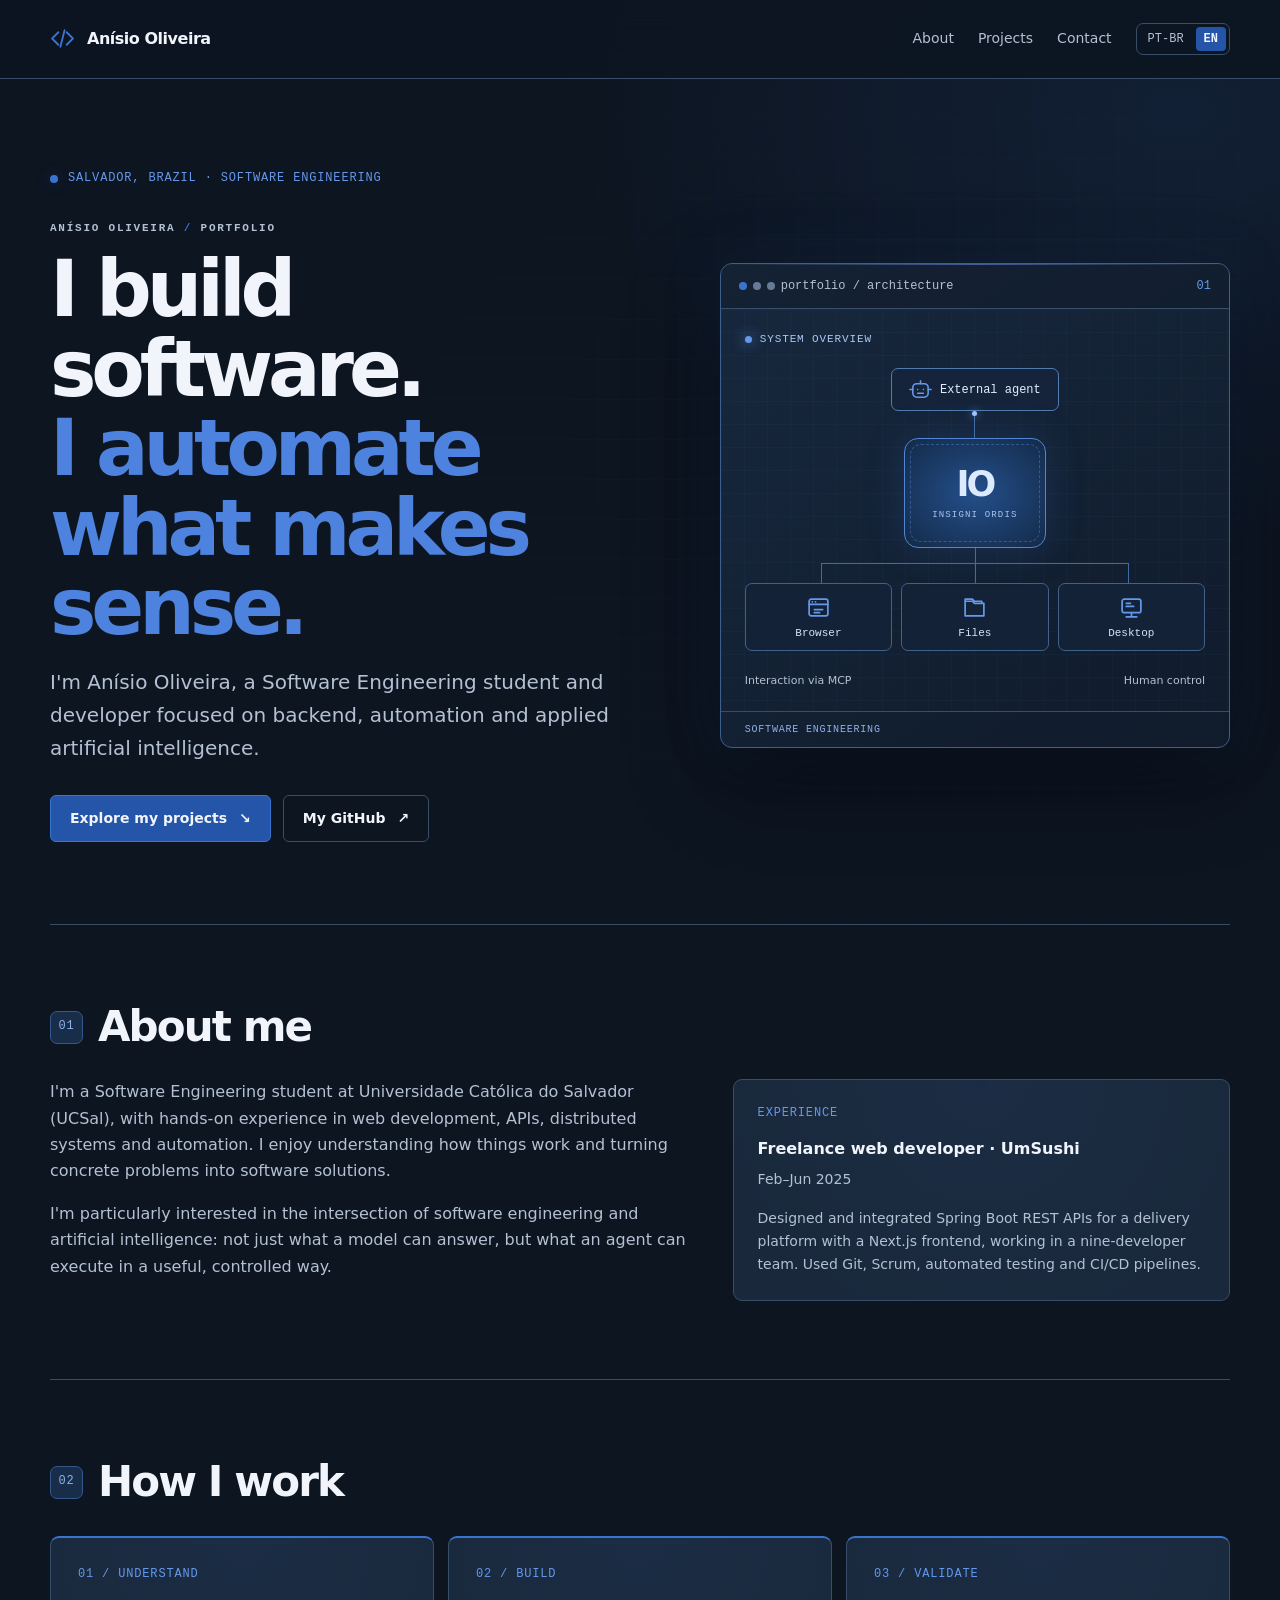
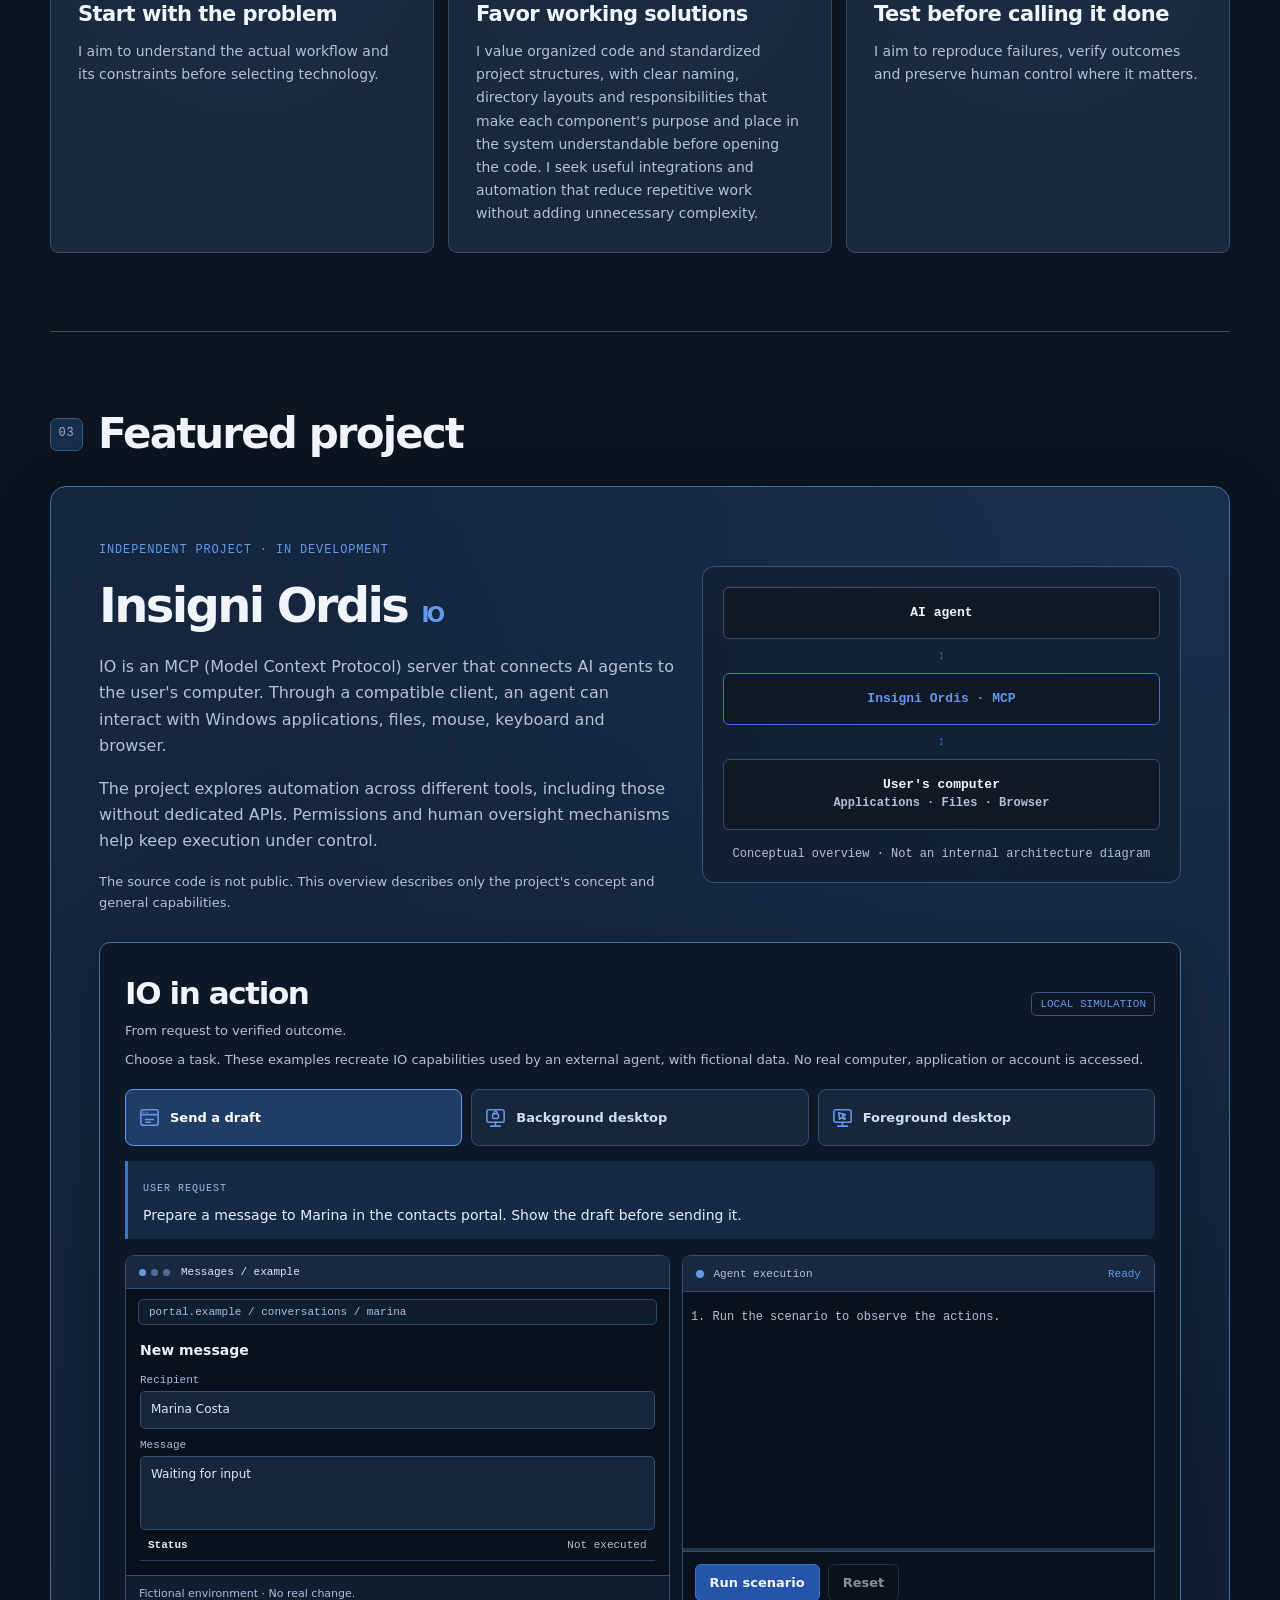
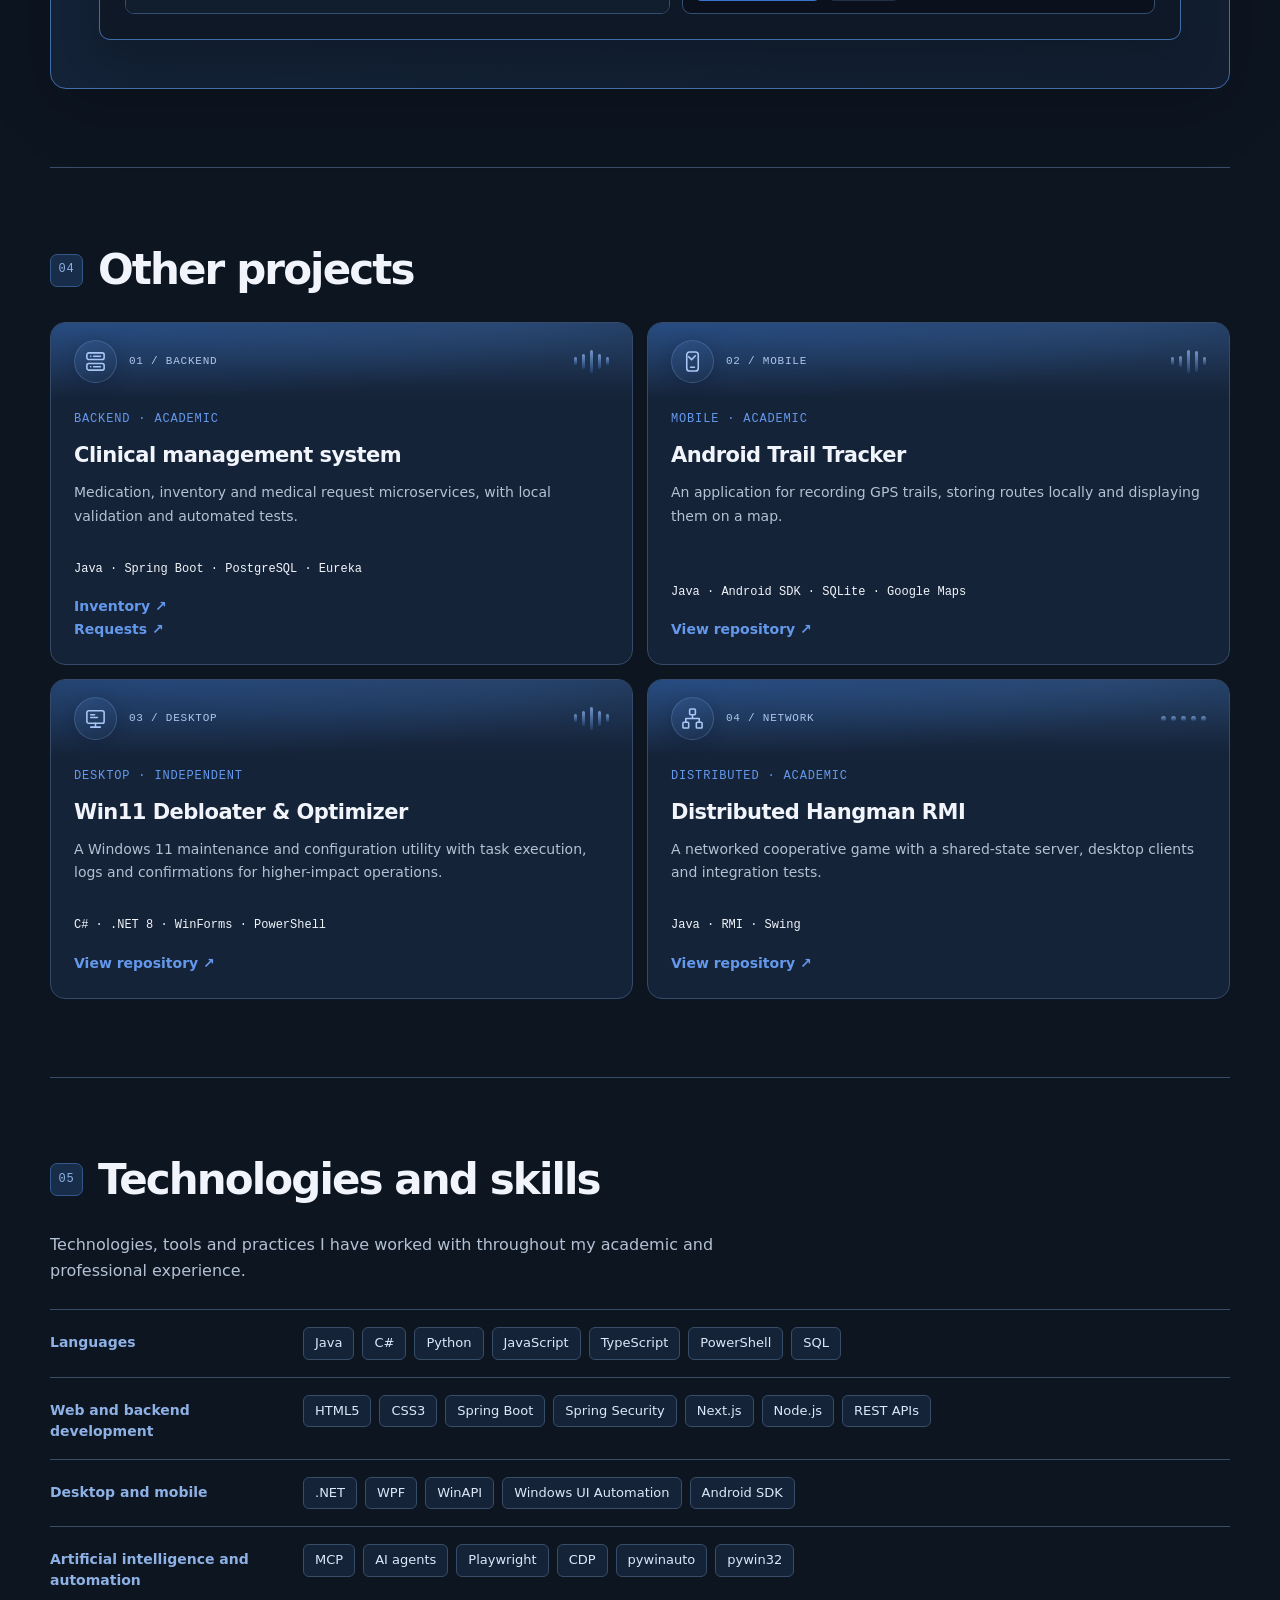
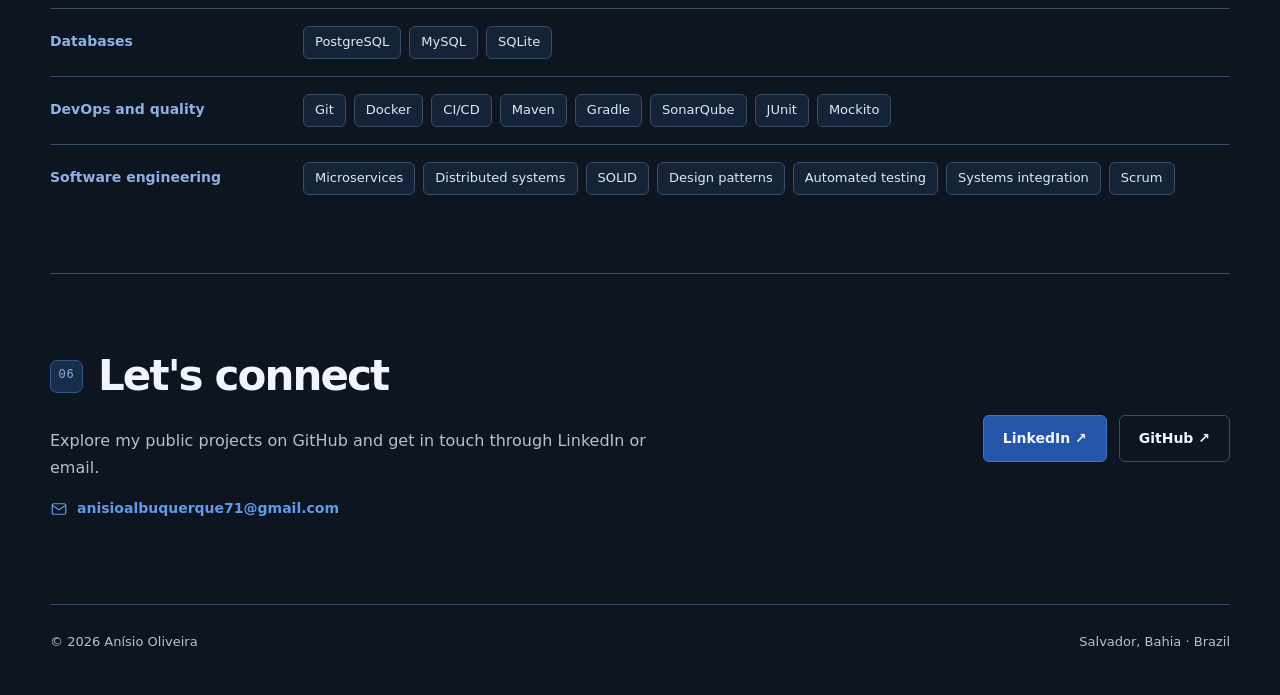
==== commit 07efe96b: "Update hero panel and project descriptions in index.html" ====
--- a/en/index.html
+++ b/en/index.html
@@ -27,7 +27,7 @@
 </nav><div class="scroll-progress" aria-hidden="true"></div></div></header>
 <main id="main" class="wrap">
 <section class="hero" aria-labelledby="hero-title"><div><div class="eyebrow">Salvador, Brazil · Software Engineering</div><div class="hero-name">ANÍSIO OLIVEIRA <span> / </span> PORTFOLIO</div><h1 id="hero-title">I build software.<br><span>I automate what makes sense.</span></h1><p class="lead">I'm Anísio Oliveira, a Software Engineering student and developer focused on backend, automation and applied artificial intelligence.</p><div class="actions"><a class="button primary" href="#projects">Explore my projects <span aria-hidden="true">↘</span></a><a class="button" href="https://github.com/Lugarty">My GitHub <span aria-hidden="true">↗</span></a></div></div>
-<aside class="hero-panel hero-system" aria-label="System overview"><div class="panel-top"><span class="dot"></span><span class="dot"></span><span class="dot"></span><span>portfolio / architecture</span><span class="system-id">01</span></div><div class="system-content"><div class="system-kicker"><i></i>System overview</div><div class="system-network"><div class="system-agent"><svg aria-hidden="true" viewBox="0 0 24 24" fill="none" stroke="currentColor" stroke-width="1.65" stroke-linecap="round" stroke-linejoin="round"><rect x="4" y="6" width="16" height="14" rx="4"/><path d="M12 6V3M1 12h3m16 0h3M9 12h.1m5.9 0h.1M9 16h6"/></svg><span>External agent</span></div><div class="system-line"><i></i></div><div class="system-core"><span>IO</span><small>INSIGNI ORDIS</small></div><div class="system-branches"><i></i><i></i><i></i></div><div class="system-endpoints"><div><svg aria-hidden="true" viewBox="0 0 24 24" fill="none" stroke="currentColor" stroke-width="1.65" stroke-linecap="round" stroke-linejoin="round"><rect x="3" y="4" width="18" height="16" rx="2"/><path d="M3 9h18M6 6.5h.1m3 0h.1M8 14h8m-8 3h5"/></svg><span>Browser</span></div><div><svg aria-hidden="true" viewBox="0 0 24 24" fill="none" stroke="currentColor" stroke-width="1.65" stroke-linecap="round" stroke-linejoin="round"><path d="M3 6h7l2 2h9v12H3zM3 6V4h7l2 2h7v2"/></svg><span>Files</span></div><div><svg aria-hidden="true" viewBox="0 0 24 24" fill="none" stroke="currentColor" stroke-width="1.65" stroke-linecap="round" stroke-linejoin="round"><rect x="3" y="4" width="18" height="13" rx="2"/><path d="M12 17v4m-5 0h10M7 8h4m-4 3h7"/></svg><span>Desktop</span></div></div></div><div class="system-bottom"><span>Interaction via MCP</span><span>Human control</span></div></div><div class="system-footer">SOFTWARE ENGINEERING · UCSAL</div></aside></section>
+<aside class="hero-panel hero-system" aria-label="System overview"><div class="panel-top"><span class="dot"></span><span class="dot"></span><span class="dot"></span><span>portfolio / architecture</span><span class="system-id">01</span></div><div class="system-content"><div class="system-kicker"><i></i>System overview</div><div class="system-network"><div class="system-agent"><svg aria-hidden="true" viewBox="0 0 24 24" fill="none" stroke="currentColor" stroke-width="1.65" stroke-linecap="round" stroke-linejoin="round"><rect x="4" y="6" width="16" height="14" rx="4"/><path d="M12 6V3M1 12h3m16 0h3M9 12h.1m5.9 0h.1M9 16h6"/></svg><span>External agent</span></div><div class="system-line"><i></i></div><div class="system-core"><span>IO</span><small>INSIGNI ORDIS</small></div><div class="system-branches"><i></i><i></i><i></i></div><div class="system-endpoints"><div><svg aria-hidden="true" viewBox="0 0 24 24" fill="none" stroke="currentColor" stroke-width="1.65" stroke-linecap="round" stroke-linejoin="round"><rect x="3" y="4" width="18" height="16" rx="2"/><path d="M3 9h18M6 6.5h.1m3 0h.1M8 14h8m-8 3h5"/></svg><span>Browser</span></div><div><svg aria-hidden="true" viewBox="0 0 24 24" fill="none" stroke="currentColor" stroke-width="1.65" stroke-linecap="round" stroke-linejoin="round"><path d="M3 6h7l2 2h9v12H3zM3 6V4h7l2 2h7v2"/></svg><span>Files</span></div><div><svg aria-hidden="true" viewBox="0 0 24 24" fill="none" stroke="currentColor" stroke-width="1.65" stroke-linecap="round" stroke-linejoin="round"><rect x="3" y="4" width="18" height="13" rx="2"/><path d="M12 17v4m-5 0h10M7 8h4m-4 3h7"/></svg><span>Desktop</span></div></div></div><div class="system-bottom"><span>Interaction via MCP</span><span>Human control</span></div></div><div class="system-footer">SOFTWARE ENGINEERING</div></aside></section>
 <section class="section" id="about"><div class="section-head"><span class="index">01</span><h2>About me</h2></div><div class="about-grid"><div><p>I'm a Software Engineering student at Universidade Católica do Salvador (UCSal), with hands-on experience in web development, APIs, distributed systems and automation. I enjoy understanding how things work and turning concrete problems into software solutions.</p><p>I'm particularly interested in the intersection of software engineering and artificial intelligence: not just what a model can answer, but what an agent can execute in a useful, controlled way.</p></div><div class="info-card"><span class="tag">Experience</span><strong>Freelance web developer · UmSushi</strong><p>Feb–Jun 2025</p><p>Designed and integrated Spring Boot REST APIs for a delivery platform with a Next.js frontend, working in a nine-developer team. Used Git, Scrum, automated testing and CI/CD pipelines.</p></div></div></section>
 <section class="section"><div class="section-head"><span class="index">02</span><h2>How I work</h2></div><div class="principles"><article class="principle"><span class="tag">01 / Understand</span><h3>Start with the problem</h3><p>I aim to understand the actual workflow and its constraints before selecting technology.</p></article><article class="principle"><span class="tag">02 / Build</span><h3>Favor working solutions</h3><p>I value organized code and standardized project structures, with clear naming, directory layouts and responsibilities that make each component's purpose and place in the system understandable before opening the code. I seek useful integrations and automation that reduce repetitive work without adding unnecessary complexity.</p></article><article class="principle"><span class="tag">03 / Validate</span><h3>Test before calling it done</h3><p>I aim to reproduce failures, verify outcomes and preserve human control where it matters.</p></article></div></section>
 <section class="section" id="projects"><div class="section-head"><span class="index">03</span><h2>Featured project</h2></div>
